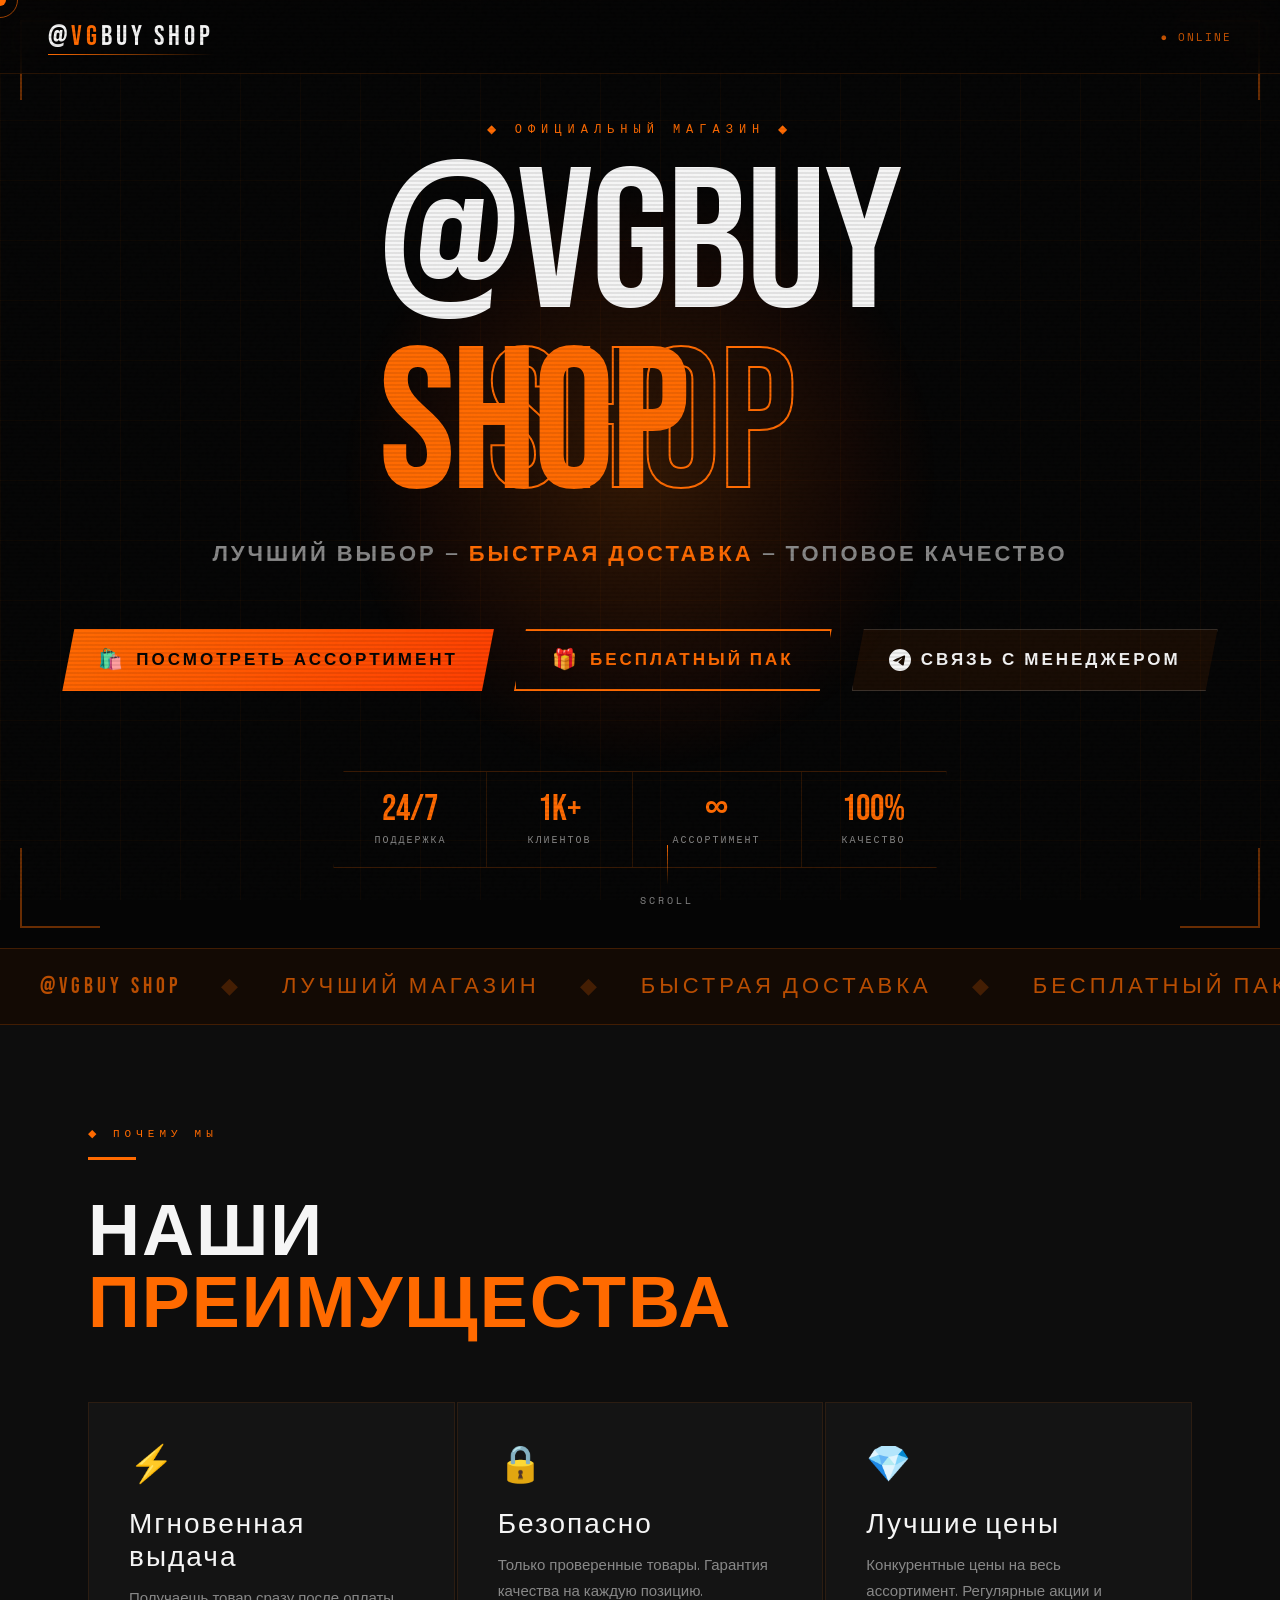
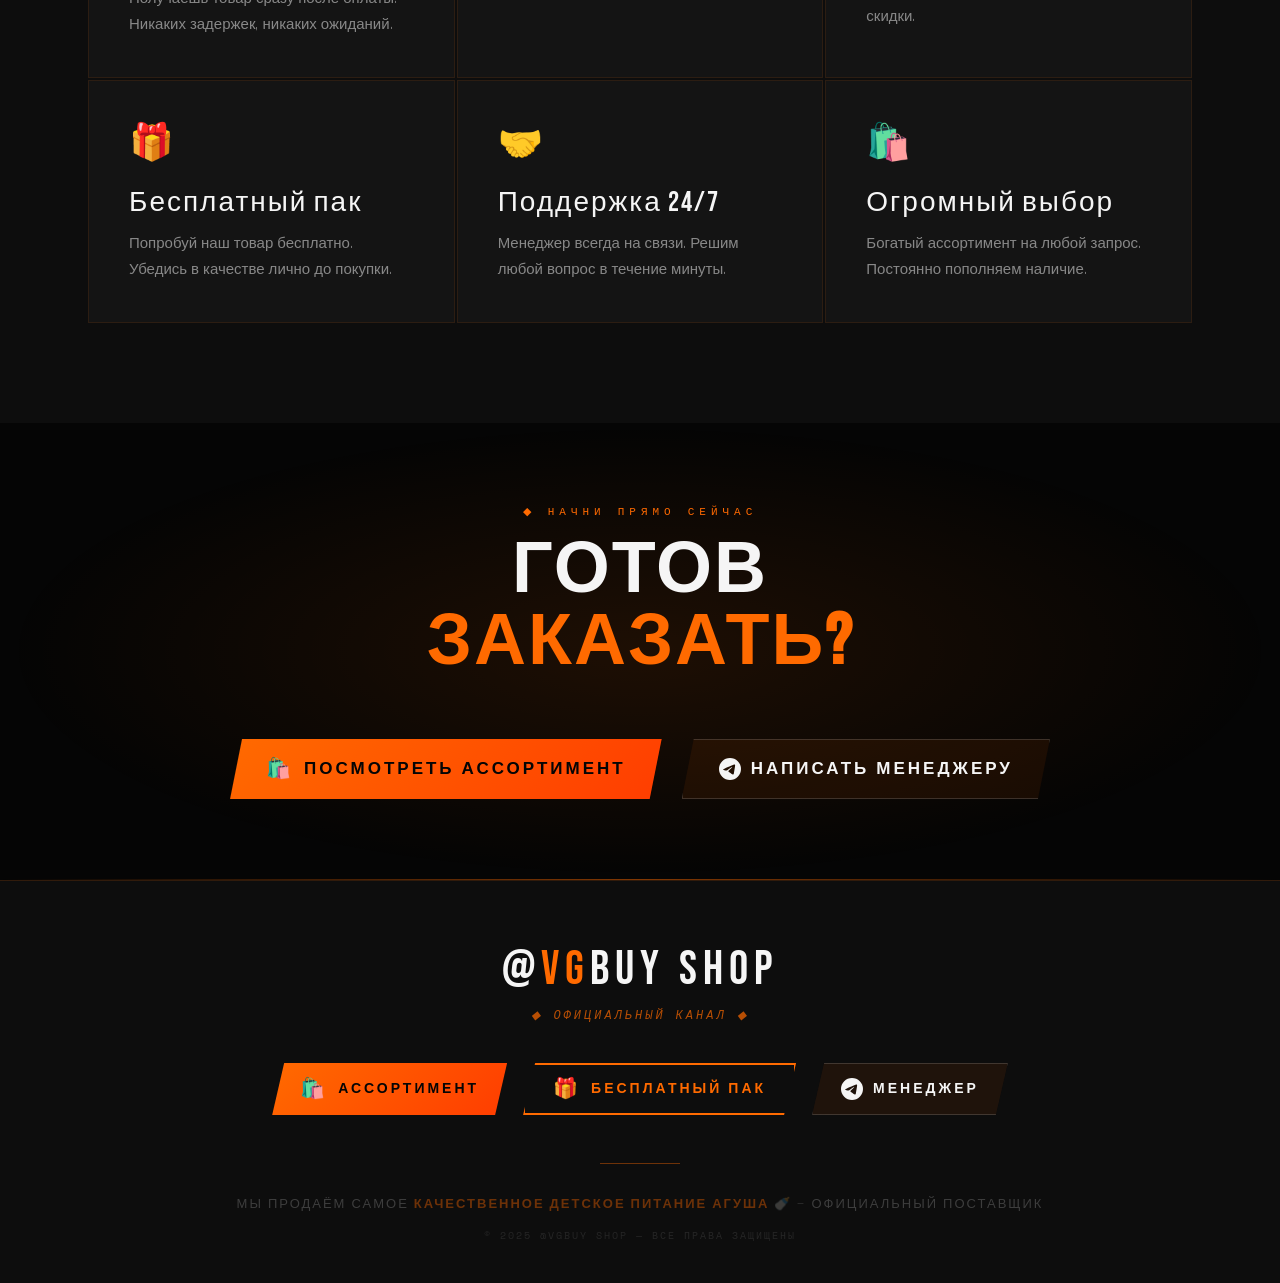
==== index.html @ 987db778 "Add files via upload" ====
<!DOCTYPE html>
<html lang="ru">
<head>
<meta charset="UTF-8">
<meta name="viewport" content="width=device-width, initial-scale=1.0">
<title>@vgbuy shop</title>
<link href="https://fonts.googleapis.com/css2?family=Bebas+Neue&family=Rajdhani:wght@400;600;700&family=Space+Mono:wght@400;700&display=swap" rel="stylesheet">
<style>
  :root {
    --orange: #FF6A00;
    --orange-hot: #FF3D00;
    --orange-glow: #FF8C00;
    --black: #050505;
    --black-2: #0d0d0d;
    --black-3: #141414;
    --white: #F5F5F5;
    --gray: #888;
  }

  * { margin: 0; padding: 0; box-sizing: border-box; }

  html { scroll-behavior: smooth; }

  body {
    background: var(--black);
    color: var(--white);
    font-family: 'Rajdhani', sans-serif;
    overflow-x: hidden;
    cursor: none;
  }

  /* CUSTOM CURSOR */
  .cursor {
    position: fixed;
    width: 12px; height: 12px;
    background: var(--orange);
    border-radius: 50%;
    pointer-events: none;
    z-index: 9999;
    transform: translate(-50%, -50%);
    transition: width 0.15s, height 0.15s, background 0.15s;
    mix-blend-mode: normal;
  }
  .cursor-ring {
    position: fixed;
    width: 36px; height: 36px;
    border: 1.5px solid var(--orange);
    border-radius: 50%;
    pointer-events: none;
    z-index: 9998;
    transform: translate(-50%, -50%);
    transition: all 0.08s linear;
    opacity: 0.6;
  }
  body:hover .cursor { opacity: 1; }

  /* NOISE OVERLAY */
  body::before {
    content: '';
    position: fixed;
    inset: 0;
    background-image: url("data:image/svg+xml,%3Csvg viewBox='0 0 256 256' xmlns='http://www.w3.org/2000/svg'%3E%3Cfilter id='noise'%3E%3CfeTurbulence type='fractalNoise' baseFrequency='0.9' numOctaves='4' stitchTiles='stitch'/%3E%3C/filter%3E%3Crect width='100%25' height='100%25' filter='url(%23noise)' opacity='0.04'/%3E%3C/svg%3E");
    pointer-events: none;
    z-index: 1000;
    opacity: 0.4;
  }

  /* GRID LINES */
  .grid-bg {
    position: fixed;
    inset: 0;
    background-image:
      linear-gradient(rgba(255,106,0,0.04) 1px, transparent 1px),
      linear-gradient(90deg, rgba(255,106,0,0.04) 1px, transparent 1px);
    background-size: 60px 60px;
    pointer-events: none;
    z-index: 0;
  }

  /* SCANLINES */
  .scanlines {
    position: fixed;
    inset: 0;
    background: repeating-linear-gradient(
      0deg,
      transparent,
      transparent 2px,
      rgba(0,0,0,0.08) 2px,
      rgba(0,0,0,0.08) 4px
    );
    pointer-events: none;
    z-index: 999;
  }

  /* HEADER */
  header {
    position: fixed;
    top: 0; left: 0; right: 0;
    z-index: 100;
    padding: 20px 48px;
    display: flex;
    align-items: center;
    justify-content: space-between;
    backdrop-filter: blur(16px);
    background: rgba(5,5,5,0.7);
    border-bottom: 1px solid rgba(255,106,0,0.15);
  }

  .logo-text {
    font-family: 'Bebas Neue', sans-serif;
    font-size: 28px;
    letter-spacing: 4px;
    color: var(--white);
    position: relative;
  }
  .logo-text span { color: var(--orange); }
  .logo-text::after {
    content: '';
    position: absolute;
    bottom: -2px; left: 0;
    width: 100%; height: 1px;
    background: linear-gradient(90deg, var(--orange), transparent);
  }

  .header-badge {
    font-family: 'Space Mono', monospace;
    font-size: 11px;
    letter-spacing: 2px;
    color: var(--orange);
    text-transform: uppercase;
    opacity: 0.8;
    animation: pulse-text 2s ease-in-out infinite;
  }
  @keyframes pulse-text {
    0%, 100% { opacity: 0.8; }
    50% { opacity: 0.4; }
  }

  /* HERO */
  .hero {
    position: relative;
    min-height: 100vh;
    display: flex;
    flex-direction: column;
    align-items: center;
    justify-content: center;
    text-align: center;
    padding: 120px 24px 80px;
    z-index: 1;
    overflow: hidden;
  }

  /* GLOWING ORB */
  .orb {
    position: absolute;
    width: 600px; height: 600px;
    background: radial-gradient(circle, rgba(255,106,0,0.18) 0%, rgba(255,61,0,0.06) 50%, transparent 70%);
    border-radius: 50%;
    top: 50%; left: 50%;
    transform: translate(-50%, -50%);
    animation: orb-pulse 4s ease-in-out infinite;
    pointer-events: none;
  }
  @keyframes orb-pulse {
    0%, 100% { transform: translate(-50%, -50%) scale(1); opacity: 0.7; }
    50% { transform: translate(-50%, -50%) scale(1.15); opacity: 1; }
  }

  /* FLOATING PARTICLES */
  .particles {
    position: absolute;
    inset: 0;
    pointer-events: none;
    overflow: hidden;
  }
  .particle {
    position: absolute;
    width: 3px; height: 3px;
    background: var(--orange);
    border-radius: 50%;
    animation: float-particle linear infinite;
    opacity: 0;
  }
  @keyframes float-particle {
    0% { transform: translateY(100vh) translateX(0); opacity: 0; }
    10% { opacity: 0.8; }
    90% { opacity: 0.8; }
    100% { transform: translateY(-20px) translateX(30px); opacity: 0; }
  }

  /* CORNER DECORATIONS */
  .corner-dec {
    position: absolute;
    width: 80px; height: 80px;
    border-color: rgba(255,106,0,0.4);
    border-style: solid;
  }
  .corner-dec.tl { top: 20px; left: 20px; border-width: 2px 0 0 2px; }
  .corner-dec.tr { top: 20px; right: 20px; border-width: 2px 2px 0 0; }
  .corner-dec.bl { bottom: 20px; left: 20px; border-width: 0 0 2px 2px; }
  .corner-dec.br { bottom: 20px; right: 20px; border-width: 0 2px 2px 0; }

  /* MAIN TITLE */
  .eyebrow {
    font-family: 'Space Mono', monospace;
    font-size: 12px;
    letter-spacing: 6px;
    color: var(--orange);
    text-transform: uppercase;
    margin-bottom: 20px;
    opacity: 0;
    animation: fade-up 0.8s 0.3s ease forwards;
  }

  .main-title {
    font-family: 'Bebas Neue', sans-serif;
    font-size: clamp(80px, 16vw, 200px);
    line-height: 0.9;
    letter-spacing: -2px;
    position: relative;
    opacity: 0;
    animation: fade-up 0.8s 0.5s ease forwards;
  }
  .main-title .line1 { display: block; color: var(--white); }
  .main-title .line2 {
    display: block;
    color: transparent;
    -webkit-text-stroke: 2px var(--orange);
    position: relative;
  }
  .main-title .line2::after {
    content: attr(data-text);
    position: absolute;
    left: 0; top: 0;
    color: var(--orange);
    clip-path: inset(0 100% 0 0);
    animation: reveal-text 2.5s 1.5s ease forwards;
  }
  @keyframes reveal-text {
    to { clip-path: inset(0 0% 0 0); }
  }

  .glitch-wrapper {
    position: relative;
    display: inline-block;
  }
  .glitch {
    position: relative;
    animation: glitch 5s 3s infinite;
  }
  @keyframes glitch {
    0%, 92%, 100% { transform: none; }
    93% { transform: translateX(-3px) skewX(1deg); color: #ff0055; }
    94% { transform: translateX(3px) skewX(-1deg); color: #00ffaa; }
    95% { transform: none; }
    96% { transform: translateX(-2px); }
    97% { transform: none; }
  }

  .subtitle {
    font-family: 'Rajdhani', sans-serif;
    font-size: clamp(16px, 2.5vw, 22px);
    font-weight: 600;
    letter-spacing: 3px;
    color: var(--gray);
    text-transform: uppercase;
    margin-top: 24px;
    margin-bottom: 60px;
    opacity: 0;
    animation: fade-up 0.8s 0.8s ease forwards;
  }
  .subtitle span { color: var(--orange); }

  @keyframes fade-up {
    from { opacity: 0; transform: translateY(30px); }
    to { opacity: 1; transform: translateY(0); }
  }

  /* BUTTONS */
  .buttons-group {
    display: flex;
    flex-wrap: wrap;
    gap: 20px;
    justify-content: center;
    opacity: 0;
    animation: fade-up 0.8s 1s ease forwards;
  }

  .btn {
    position: relative;
    display: inline-flex;
    align-items: center;
    gap: 10px;
    padding: 18px 36px;
    font-family: 'Rajdhani', sans-serif;
    font-size: 17px;
    font-weight: 700;
    letter-spacing: 3px;
    text-transform: uppercase;
    text-decoration: none;
    border: none;
    cursor: none;
    overflow: hidden;
    transition: all 0.3s ease;
    clip-path: polygon(12px 0%, 100% 0%, calc(100% - 12px) 100%, 0% 100%);
  }

  .btn-icon {
    font-size: 20px;
    line-height: 1;
    flex-shrink: 0;
  }

  /* Primary button */
  .btn-primary {
    background: linear-gradient(135deg, var(--orange), var(--orange-hot));
    color: var(--black);
  }
  .btn-primary::before {
    content: '';
    position: absolute;
    inset: 0;
    background: linear-gradient(135deg, #fff3 0%, transparent 60%);
    opacity: 0;
    transition: opacity 0.3s;
  }
  .btn-primary:hover::before { opacity: 1; }
  .btn-primary::after {
    content: '';
    position: absolute;
    inset: -2px;
    background: linear-gradient(135deg, var(--orange), var(--orange-hot));
    z-index: -1;
    filter: blur(16px);
    opacity: 0;
    transition: opacity 0.3s;
    clip-path: none;
  }
  .btn-primary:hover::after { opacity: 0.8; }
  .btn-primary:hover {
    transform: translateY(-3px) scale(1.03);
    box-shadow: 0 0 40px rgba(255,106,0,0.6);
  }

  /* Secondary button */
  .btn-secondary {
    background: transparent;
    color: var(--orange);
    border: 2px solid var(--orange);
  }
  .btn-secondary::before {
    content: '';
    position: absolute;
    inset: 0;
    background: var(--orange);
    transform: scaleX(0);
    transform-origin: left;
    transition: transform 0.35s cubic-bezier(0.77, 0, 0.175, 1);
    z-index: -1;
  }
  .btn-secondary:hover::before { transform: scaleX(1); }
  .btn-secondary:hover {
    color: var(--black);
    transform: translateY(-3px);
    box-shadow: 0 0 30px rgba(255,106,0,0.4);
  }

  /* Ghost button */
  .btn-ghost {
    background: rgba(255,106,0,0.08);
    color: var(--white);
    border: 1px solid rgba(255,255,255,0.15);
    backdrop-filter: blur(8px);
  }
  .btn-ghost:hover {
    background: rgba(255,255,255,0.1);
    border-color: rgba(255,255,255,0.4);
    transform: translateY(-3px);
    box-shadow: 0 8px 30px rgba(0,0,0,0.4);
  }

  /* TELEGRAM ICON SVG */
  .tg-icon {
    width: 22px; height: 22px;
    fill: currentColor;
    flex-shrink: 0;
  }

  /* RIPPLE */
  .ripple {
    position: absolute;
    border-radius: 50%;
    background: rgba(255,255,255,0.3);
    transform: scale(0);
    animation: ripple-anim 0.6s linear;
    pointer-events: none;
  }
  @keyframes ripple-anim {
    to { transform: scale(4); opacity: 0; }
  }

  /* STATS BAR */
  .stats-bar {
    margin-top: 80px;
    display: flex;
    gap: 0;
    border: 1px solid rgba(255,106,0,0.2);
    clip-path: polygon(10px 0%, 100% 0%, calc(100% - 10px) 100%, 0% 100%);
    overflow: hidden;
    opacity: 0;
    animation: fade-up 0.8s 1.2s ease forwards;
  }
  .stat-item {
    padding: 20px 40px;
    text-align: center;
    border-right: 1px solid rgba(255,106,0,0.15);
    position: relative;
    overflow: hidden;
  }
  .stat-item:last-child { border-right: none; }
  .stat-item::before {
    content: '';
    position: absolute;
    bottom: 0; left: 0; right: 0;
    height: 2px;
    background: var(--orange);
    transform: scaleX(0);
    transition: transform 0.4s ease;
    transform-origin: left;
  }
  .stat-item:hover::before { transform: scaleX(1); }
  .stat-num {
    font-family: 'Bebas Neue', sans-serif;
    font-size: 36px;
    color: var(--orange);
    line-height: 1;
    display: block;
  }
  .stat-label {
    font-family: 'Space Mono', monospace;
    font-size: 10px;
    letter-spacing: 2px;
    color: var(--gray);
    text-transform: uppercase;
    margin-top: 4px;
    display: block;
  }

  /* SCROLL INDICATOR */
  .scroll-hint {
    position: absolute;
    bottom: 40px;
    left: 50%;
    transform: translateX(-50%);
    display: flex;
    flex-direction: column;
    align-items: center;
    gap: 8px;
    font-family: 'Space Mono', monospace;
    font-size: 10px;
    letter-spacing: 3px;
    color: var(--gray);
    text-transform: uppercase;
    animation: fade-up 0.8s 1.8s ease forwards;
    opacity: 0;
  }
  .scroll-line {
    width: 1px;
    height: 40px;
    background: linear-gradient(to bottom, var(--orange), transparent);
    animation: scroll-line 1.5s ease-in-out infinite;
  }
  @keyframes scroll-line {
    0% { transform: scaleY(0); transform-origin: top; }
    50% { transform: scaleY(1); transform-origin: top; }
    51% { transform: scaleY(1); transform-origin: bottom; }
    100% { transform: scaleY(0); transform-origin: bottom; }
  }

  /* FEATURES SECTION */
  .section {
    position: relative;
    z-index: 1;
    padding: 100px 48px;
    max-width: 1200px;
    margin: 0 auto;
  }

  .section-label {
    font-family: 'Space Mono', monospace;
    font-size: 11px;
    letter-spacing: 5px;
    color: var(--orange);
    text-transform: uppercase;
    margin-bottom: 16px;
  }

  .section-title {
    font-family: 'Bebas Neue', sans-serif;
    font-size: clamp(40px, 6vw, 72px);
    line-height: 1;
    letter-spacing: 2px;
    margin-bottom: 60px;
  }

  .features-grid {
    display: grid;
    grid-template-columns: repeat(auto-fit, minmax(300px, 1fr));
    gap: 2px;
  }

  .feature-card {
    background: var(--black-3);
    padding: 40px;
    border: 1px solid rgba(255,106,0,0.1);
    position: relative;
    overflow: hidden;
    transition: all 0.4s ease;
    cursor: none;
  }
  .feature-card::before {
    content: '';
    position: absolute;
    inset: 0;
    background: linear-gradient(135deg, rgba(255,106,0,0.08), transparent);
    opacity: 0;
    transition: opacity 0.4s;
  }
  .feature-card:hover::before { opacity: 1; }
  .feature-card::after {
    content: '';
    position: absolute;
    top: 0; left: 0; right: 0;
    height: 2px;
    background: linear-gradient(90deg, transparent, var(--orange), transparent);
    transform: translateX(-100%);
    transition: transform 0.5s ease;
  }
  .feature-card:hover::after { transform: translateX(0); }
  .feature-card:hover {
    border-color: rgba(255,106,0,0.4);
    transform: translateY(-4px);
    box-shadow: 0 20px 60px rgba(0,0,0,0.5);
  }

  .feature-icon {
    font-size: 36px;
    margin-bottom: 20px;
    display: block;
  }
  .feature-title {
    font-family: 'Bebas Neue', sans-serif;
    font-size: 28px;
    letter-spacing: 2px;
    margin-bottom: 12px;
  }
  .feature-desc {
    font-size: 15px;
    color: var(--gray);
    line-height: 1.7;
    font-weight: 400;
  }

  /* DIVIDER */
  .divider {
    position: relative;
    z-index: 1;
    width: 100%;
    height: 1px;
    background: linear-gradient(90deg, transparent, rgba(255,106,0,0.5), transparent);
    margin: 0;
  }

  /* MARQUEE */
  .marquee-wrapper {
    position: relative;
    z-index: 1;
    overflow: hidden;
    padding: 24px 0;
    background: rgba(255,106,0,0.06);
    border-top: 1px solid rgba(255,106,0,0.2);
    border-bottom: 1px solid rgba(255,106,0,0.2);
  }
  .marquee-track {
    display: flex;
    gap: 0;
    white-space: nowrap;
    animation: marquee 20s linear infinite;
    width: max-content;
  }
  .marquee-track:hover { animation-play-state: paused; }
  @keyframes marquee {
    from { transform: translateX(0); }
    to { transform: translateX(-50%); }
  }
  .marquee-item {
    font-family: 'Bebas Neue', sans-serif;
    font-size: 22px;
    letter-spacing: 4px;
    padding: 0 40px;
    color: var(--orange);
    opacity: 0.7;
  }
  .marquee-dot {
    color: rgba(255,106,0,0.3);
    padding: 0;
  }

  /* FOOTER */
  footer {
    position: relative;
    z-index: 1;
    background: var(--black-2);
    border-top: 1px solid rgba(255,106,0,0.15);
    padding: 60px 48px 40px;
    text-align: center;
  }

  .footer-logo {
    font-family: 'Bebas Neue', sans-serif;
    font-size: 48px;
    letter-spacing: 6px;
    margin-bottom: 8px;
  }
  .footer-logo span { color: var(--orange); }

  .footer-tagline {
    font-family: 'Space Mono', monospace;
    font-size: 12px;
    letter-spacing: 3px;
    color: var(--orange);
    text-transform: uppercase;
    margin-bottom: 40px;
    opacity: 0.7;
    font-style: italic;
  }

  .footer-cta {
    display: flex;
    justify-content: center;
    gap: 16px;
    flex-wrap: wrap;
    margin-bottom: 48px;
  }

  .footer-divider {
    width: 80px;
    height: 1px;
    background: var(--orange);
    margin: 0 auto 32px;
    opacity: 0.4;
  }

  .footer-agusha {
    font-family: 'Rajdhani', sans-serif;
    font-size: 13px;
    letter-spacing: 2px;
    color: rgba(255,255,255,0.2);
    text-transform: uppercase;
    margin-bottom: 16px;
  }
  .footer-agusha strong {
    color: rgba(255,106,0,0.4);
  }

  .footer-copy {
    font-family: 'Space Mono', monospace;
    font-size: 10px;
    letter-spacing: 2px;
    color: rgba(255,255,255,0.1);
    text-transform: uppercase;
  }

  /* SCROLL ANIMATIONS */
  .reveal {
    opacity: 0;
    transform: translateY(40px);
    transition: opacity 0.7s ease, transform 0.7s ease;
  }
  .reveal.visible {
    opacity: 1;
    transform: translateY(0);
  }

  /* ORANGE LINE ACCENT */
  .accent-line {
    display: inline-block;
    width: 48px;
    height: 3px;
    background: var(--orange);
    margin-bottom: 32px;
    animation: line-grow 1s ease forwards;
  }
  @keyframes line-grow {
    from { width: 0; }
    to { width: 48px; }
  }

  /* RESPONSIVE */
  @media (max-width: 768px) {
    header { padding: 16px 24px; }
    .section { padding: 60px 24px; }
    .stats-bar { flex-direction: column; }
    .stat-item { border-right: none; border-bottom: 1px solid rgba(255,106,0,0.15); }
    footer { padding: 40px 24px 30px; }
    .btn { padding: 14px 24px; font-size: 14px; letter-spacing: 2px; }
    .corner-dec { width: 50px; height: 50px; }
  }
</style>
</head>
<body>

<!-- CURSOR -->
<div class="cursor" id="cursor"></div>
<div class="cursor-ring" id="cursorRing"></div>

<!-- GRID BG -->
<div class="grid-bg"></div>
<div class="scanlines"></div>

<!-- HEADER -->
<header>
  <div class="logo-text">@<span>vg</span>buy shop</div>
  <div class="header-badge">● ONLINE</div>
</header>

<!-- HERO -->
<section class="hero">
  <div class="orb"></div>

  <!-- Particles -->
  <div class="particles" id="particles"></div>

  <!-- Corner decorations -->
  <div class="corner-dec tl"></div>
  <div class="corner-dec tr"></div>
  <div class="corner-dec bl"></div>
  <div class="corner-dec br"></div>

  <div class="eyebrow">◆ Официальный магазин ◆</div>

  <div class="main-title">
    <span class="line1 glitch">@VGBUY</span>
    <span class="line2" data-text="SHOP">SHOP</span>
  </div>

  <div class="subtitle">
    Лучший выбор — <span>быстрая доставка</span> — топовое качество
  </div>

  <!-- THREE BUTTONS -->
  <div class="buttons-group">
    <a href="https://telegra.ph/Nalichie-04-19-3" target="_blank" class="btn btn-primary" id="btn1">
      <span class="btn-icon">🛍️</span>
      Посмотреть ассортимент
    </a>
    <a href="https://telegra.ph/Nalichie-04-19-3" target="_blank" class="btn btn-secondary" id="btn2">
      <span class="btn-icon">🎁</span>
      Бесплатный пак
    </a>
    <a href="https://t.me/vgbuy" target="_blank" class="btn btn-ghost" id="btn3">
      <svg class="tg-icon" viewBox="0 0 24 24" xmlns="http://www.w3.org/2000/svg">
        <path d="M11.944 0A12 12 0 0 0 0 12a12 12 0 0 0 12 12 12 12 0 0 0 12-12A12 12 0 0 0 12 0a12 12 0 0 0-.056 0zm4.962 7.224c.1-.002.321.023.465.14a.506.506 0 0 1 .171.325c.016.093.036.306.02.472-.18 1.898-.962 6.502-1.36 8.627-.168.9-.499 1.201-.82 1.23-.696.065-1.225-.46-1.9-.902-1.056-.693-1.653-1.124-2.678-1.8-1.185-.78-.417-1.21.258-1.91.177-.184 3.247-2.977 3.307-3.23.007-.032.014-.15-.056-.212s-.174-.041-.249-.024c-.106.024-1.793 1.14-5.061 3.345-.48.33-.913.49-1.302.48-.428-.008-1.252-.241-1.865-.44-.752-.245-1.349-.374-1.297-.789.027-.216.325-.437.893-.663 3.498-1.524 5.83-2.529 6.998-3.014 3.332-1.386 4.025-1.627 4.476-1.635z"/>
      </svg>
      Связь с менеджером
    </a>
  </div>

  <!-- STATS -->
  <div class="stats-bar">
    <div class="stat-item">
      <span class="stat-num">24/7</span>
      <span class="stat-label">Поддержка</span>
    </div>
    <div class="stat-item">
      <span class="stat-num">1K+</span>
      <span class="stat-label">Клиентов</span>
    </div>
    <div class="stat-item">
      <span class="stat-num">∞</span>
      <span class="stat-label">Ассортимент</span>
    </div>
    <div class="stat-item">
      <span class="stat-num">100%</span>
      <span class="stat-label">Качество</span>
    </div>
  </div>

  <div class="scroll-hint">
    <div class="scroll-line"></div>
    scroll
  </div>
</section>

<!-- MARQUEE -->
<div class="marquee-wrapper">
  <div class="marquee-track" id="marquee">
    <span class="marquee-item">@VGBUY SHOP</span>
    <span class="marquee-item marquee-dot">◆</span>
    <span class="marquee-item">ЛУЧШИЙ МАГАЗИН</span>
    <span class="marquee-item marquee-dot">◆</span>
    <span class="marquee-item">БЫСТРАЯ ДОСТАВКА</span>
    <span class="marquee-item marquee-dot">◆</span>
    <span class="marquee-item">БЕСПЛАТНЫЙ ПАК</span>
    <span class="marquee-item marquee-dot">◆</span>
    <span class="marquee-item">ТОПОВОЕ КАЧЕСТВО</span>
    <span class="marquee-item marquee-dot">◆</span>
    <span class="marquee-item">УСПЕЙ ВЗЯТЬ</span>
    <span class="marquee-item marquee-dot">◆</span>
    <!-- Duplicate for seamless loop -->
    <span class="marquee-item">@VGBUY SHOP</span>
    <span class="marquee-item marquee-dot">◆</span>
    <span class="marquee-item">ЛУЧШИЙ МАГАЗИН</span>
    <span class="marquee-item marquee-dot">◆</span>
    <span class="marquee-item">БЫСТРАЯ ДОСТАВКА</span>
    <span class="marquee-item marquee-dot">◆</span>
    <span class="marquee-item">БЕСПЛАТНЫЙ ПАК</span>
    <span class="marquee-item marquee-dot">◆</span>
    <span class="marquee-item">ТОПОВОЕ КАЧЕСТВО</span>
    <span class="marquee-item marquee-dot">◆</span>
    <span class="marquee-item">УСПЕЙ ВЗЯТЬ</span>
    <span class="marquee-item marquee-dot">◆</span>
  </div>
</div>

<!-- FEATURES -->
<section style="position:relative;z-index:1;background:var(--black-2);">
  <div class="section">
    <div class="reveal">
      <div class="section-label">◆ Почему мы</div>
      <div class="accent-line"></div>
      <h2 class="section-title">НАШИ<br><span style="color:var(--orange)">ПРЕИМУЩЕСТВА</span></h2>
    </div>
    <div class="features-grid">
      <div class="feature-card reveal">
        <span class="feature-icon">⚡</span>
        <div class="feature-title">Мгновенная выдача</div>
        <p class="feature-desc">Получаешь товар сразу после оплаты. Никаких задержек, никаких ожиданий.</p>
      </div>
      <div class="feature-card reveal">
        <span class="feature-icon">🔒</span>
        <div class="feature-title">Безопасно</div>
        <p class="feature-desc">Только проверенные товары. Гарантия качества на каждую позицию.</p>
      </div>
      <div class="feature-card reveal">
        <span class="feature-icon">💎</span>
        <div class="feature-title">Лучшие цены</div>
        <p class="feature-desc">Конкурентные цены на весь ассортимент. Регулярные акции и скидки.</p>
      </div>
      <div class="feature-card reveal">
        <span class="feature-icon">🎁</span>
        <div class="feature-title">Бесплатный пак</div>
        <p class="feature-desc">Попробуй наш товар бесплатно. Убедись в качестве лично до покупки.</p>
      </div>
      <div class="feature-card reveal">
        <span class="feature-icon">🤝</span>
        <div class="feature-title">Поддержка 24/7</div>
        <p class="feature-desc">Менеджер всегда на связи. Решим любой вопрос в течение минуты.</p>
      </div>
      <div class="feature-card reveal">
        <span class="feature-icon">🛍️</span>
        <div class="feature-title">Огромный выбор</div>
        <p class="feature-desc">Богатый ассортимент на любой запрос. Постоянно пополняем наличие.</p>
      </div>
    </div>
  </div>
</section>

<!-- CTA SECTION -->
<section style="position:relative;z-index:1;padding:80px 48px;text-align:center;overflow:hidden;">
  <div style="position:absolute;inset:0;background:radial-gradient(ellipse at center, rgba(255,106,0,0.1) 0%, transparent 70%);pointer-events:none;"></div>
  <div class="reveal">
    <div class="section-label" style="text-align:center;">◆ Начни прямо сейчас</div>
    <h2 class="section-title" style="text-align:center;">ГОТОВ<br><span style="color:var(--orange)">ЗАКАЗАТЬ?</span></h2>
    <div class="buttons-group" style="margin-top:0;">
      <a href="https://telegra.ph/Nalichie-04-19-3" target="_blank" class="btn btn-primary">
        <span class="btn-icon">🛍️</span>
        Посмотреть ассортимент
      </a>
      <a href="https://t.me/vgbuy" target="_blank" class="btn btn-ghost">
        <svg class="tg-icon" viewBox="0 0 24 24" xmlns="http://www.w3.org/2000/svg">
          <path d="M11.944 0A12 12 0 0 0 0 12a12 12 0 0 0 12 12 12 12 0 0 0 12-12A12 12 0 0 0 12 0a12 12 0 0 0-.056 0zm4.962 7.224c.1-.002.321.023.465.14a.506.506 0 0 1 .171.325c.016.093.036.306.02.472-.18 1.898-.962 6.502-1.36 8.627-.168.9-.499 1.201-.82 1.23-.696.065-1.225-.46-1.9-.902-1.056-.693-1.653-1.124-2.678-1.8-1.185-.78-.417-1.21.258-1.91.177-.184 3.247-2.977 3.307-3.23.007-.032.014-.15-.056-.212s-.174-.041-.249-.024c-.106.024-1.793 1.14-5.061 3.345-.48.33-.913.49-1.302.48-.428-.008-1.252-.241-1.865-.44-.752-.245-1.349-.374-1.297-.789.027-.216.325-.437.893-.663 3.498-1.524 5.83-2.529 6.998-3.014 3.332-1.386 4.025-1.627 4.476-1.635z"/>
        </svg>
        Написать менеджеру
      </a>
    </div>
  </div>
</section>

<div class="divider"></div>

<!-- FOOTER -->
<footer>
  <div class="footer-logo">@<span>VG</span>BUY SHOP</div>
  <div class="footer-tagline">◆ Официальный канал ◆</div>

  <div class="footer-cta">
    <a href="https://telegra.ph/Nalichie-04-19-3" target="_blank" class="btn btn-primary" style="font-size:14px;padding:14px 28px;">
      <span class="btn-icon">🛍️</span>
      Ассортимент
    </a>
    <a href="https://telegra.ph/Nalichie-04-19-3" target="_blank" class="btn btn-secondary" style="font-size:14px;padding:14px 28px;">
      <span class="btn-icon">🎁</span>
      Бесплатный пак
    </a>
    <a href="https://t.me/vgbuy" target="_blank" class="btn btn-ghost" style="font-size:14px;padding:14px 28px;">
      <svg class="tg-icon" viewBox="0 0 24 24" xmlns="http://www.w3.org/2000/svg">
        <path d="M11.944 0A12 12 0 0 0 0 12a12 12 0 0 0 12 12 12 12 0 0 0 12-12A12 12 0 0 0 12 0a12 12 0 0 0-.056 0zm4.962 7.224c.1-.002.321.023.465.14a.506.506 0 0 1 .171.325c.016.093.036.306.02.472-.18 1.898-.962 6.502-1.36 8.627-.168.9-.499 1.201-.82 1.23-.696.065-1.225-.46-1.9-.902-1.056-.693-1.653-1.124-2.678-1.8-1.185-.78-.417-1.21.258-1.91.177-.184 3.247-2.977 3.307-3.23.007-.032.014-.15-.056-.212s-.174-.041-.249-.024c-.106.024-1.793 1.14-5.061 3.345-.48.33-.913.49-1.302.48-.428-.008-1.252-.241-1.865-.44-.752-.245-1.349-.374-1.297-.789.027-.216.325-.437.893-.663 3.498-1.524 5.83-2.529 6.998-3.014 3.332-1.386 4.025-1.627 4.476-1.635z"/>
      </svg>
      Менеджер
    </a>
  </div>

  <div class="footer-divider"></div>

  <div class="footer-agusha">
    Мы продаём самое <strong>качественное детское питание агуша</strong> 🍼 — официальный поставщик
  </div>

  <div class="footer-copy">© 2025 @vgbuy shop — все права защищены</div>
</footer>

<script>
  // CURSOR
  const cursor = document.getElementById('cursor');
  const cursorRing = document.getElementById('cursorRing');
  let mouseX = 0, mouseY = 0;
  let ringX = 0, ringY = 0;

  document.addEventListener('mousemove', e => {
    mouseX = e.clientX;
    mouseY = e.clientY;
    cursor.style.left = mouseX + 'px';
    cursor.style.top = mouseY + 'px';
  });

  function animateRing() {
    ringX += (mouseX - ringX) * 0.12;
    ringY += (mouseY - ringY) * 0.12;
    cursorRing.style.left = ringX + 'px';
    cursorRing.style.top = ringY + 'px';
    requestAnimationFrame(animateRing);
  }
  animateRing();

  document.querySelectorAll('a, button').forEach(el => {
    el.addEventListener('mouseenter', () => {
      cursor.style.width = '20px';
      cursor.style.height = '20px';
      cursorRing.style.width = '52px';
      cursorRing.style.height = '52px';
    });
    el.addEventListener('mouseleave', () => {
      cursor.style.width = '12px';
      cursor.style.height = '12px';
      cursorRing.style.width = '36px';
      cursorRing.style.height = '36px';
    });
  });

  // PARTICLES
  const container = document.getElementById('particles');
  for (let i = 0; i < 25; i++) {
    const p = document.createElement('div');
    p.classList.add('particle');
    p.style.left = Math.random() * 100 + '%';
    p.style.width = p.style.height = (Math.random() * 3 + 1) + 'px';
    p.style.animationDuration = (Math.random() * 12 + 8) + 's';
    p.style.animationDelay = (Math.random() * 10) + 's';
    container.appendChild(p);
  }

  // RIPPLE on buttons
  document.querySelectorAll('.btn').forEach(btn => {
    btn.addEventListener('click', function(e) {
      const rect = this.getBoundingClientRect();
      const ripple = document.createElement('span');
      ripple.classList.add('ripple');
      const size = Math.max(rect.width, rect.height);
      ripple.style.width = ripple.style.height = size + 'px';
      ripple.style.left = (e.clientX - rect.left - size / 2) + 'px';
      ripple.style.top = (e.clientY - rect.top - size / 2) + 'px';
      this.appendChild(ripple);
      setTimeout(() => ripple.remove(), 700);
    });
  });

  // SCROLL REVEAL
  const reveals = document.querySelectorAll('.reveal');
  const observer = new IntersectionObserver(entries => {
    entries.forEach((entry, i) => {
      if (entry.isIntersecting) {
        setTimeout(() => entry.target.classList.add('visible'), i * 80);
      }
    });
  }, { threshold: 0.1 });
  reveals.forEach(el => observer.observe(el));

  // HOVER TILT on feature cards
  document.querySelectorAll('.feature-card').forEach(card => {
    card.addEventListener('mousemove', e => {
      const rect = card.getBoundingClientRect();
      const x = (e.clientX - rect.left) / rect.width - 0.5;
      const y = (e.clientY - rect.top) / rect.height - 0.5;
      card.style.transform = `translateY(-4px) rotateX(${-y * 6}deg) rotateY(${x * 6}deg)`;
    });
    card.addEventListener('mouseleave', () => {
      card.style.transform = '';
    });
  });
</script>
</body>
</html>
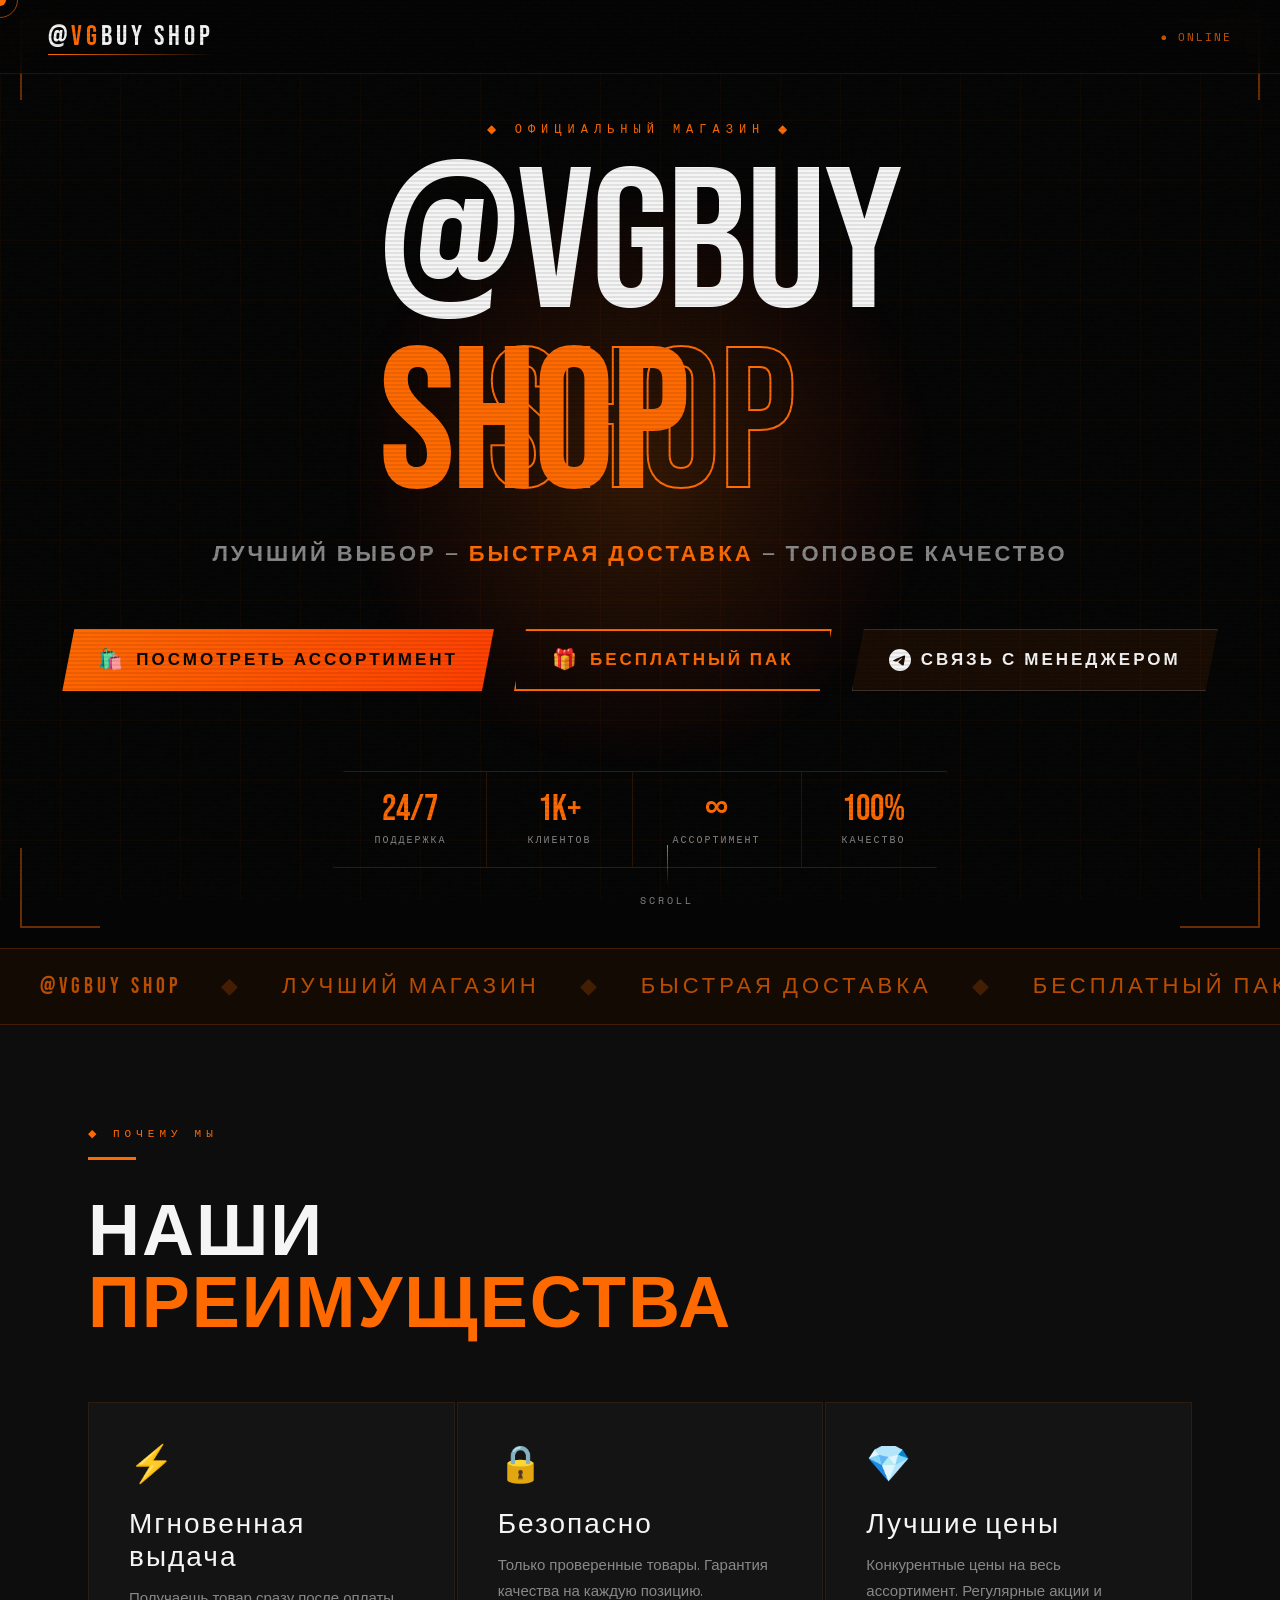
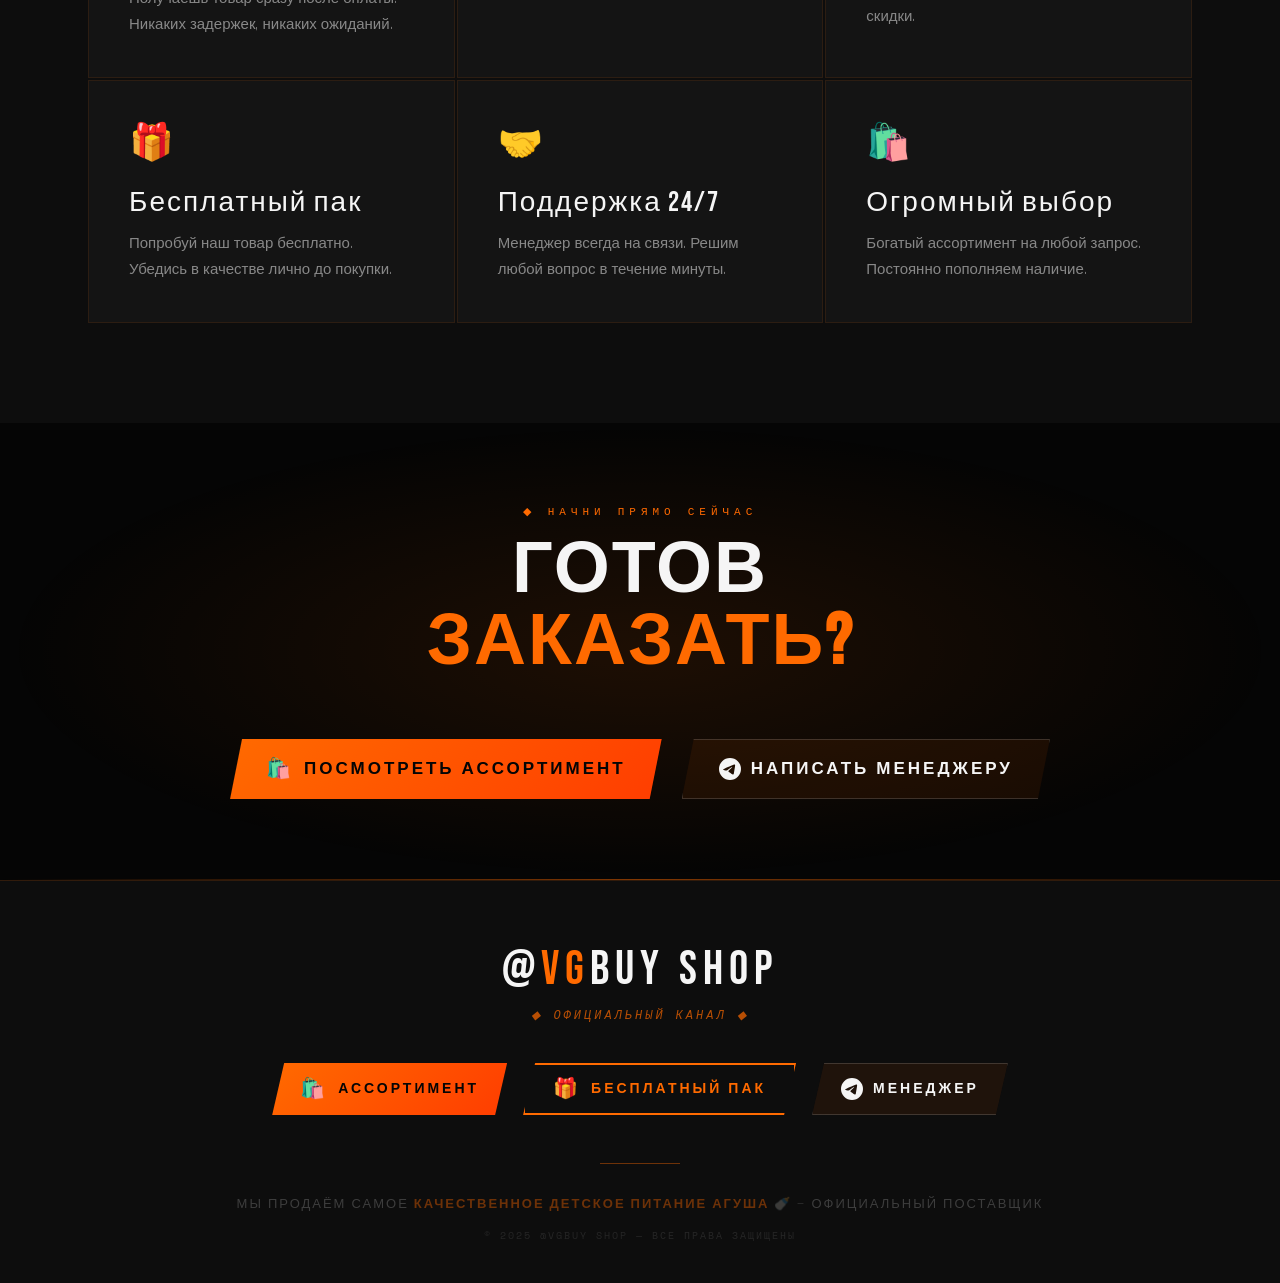
==== commit 3a69f1bb: "Add files via upload" ====
--- a/index.html
+++ b/index.html
@@ -754,7 +754,7 @@
       <span class="btn-icon">🛍️</span>
       Посмотреть ассортимент
     </a>
-    <a href="https://telegra.ph/Nalichie-04-19-3" target="_blank" class="btn btn-secondary" id="btn2">
+    <a href="https://telegra.ph/Dokazatelstva-nalichiya-04-20" target="_blank" class="btn btn-secondary" id="btn2">
       <span class="btn-icon">🎁</span>
       Бесплатный пак
     </a>
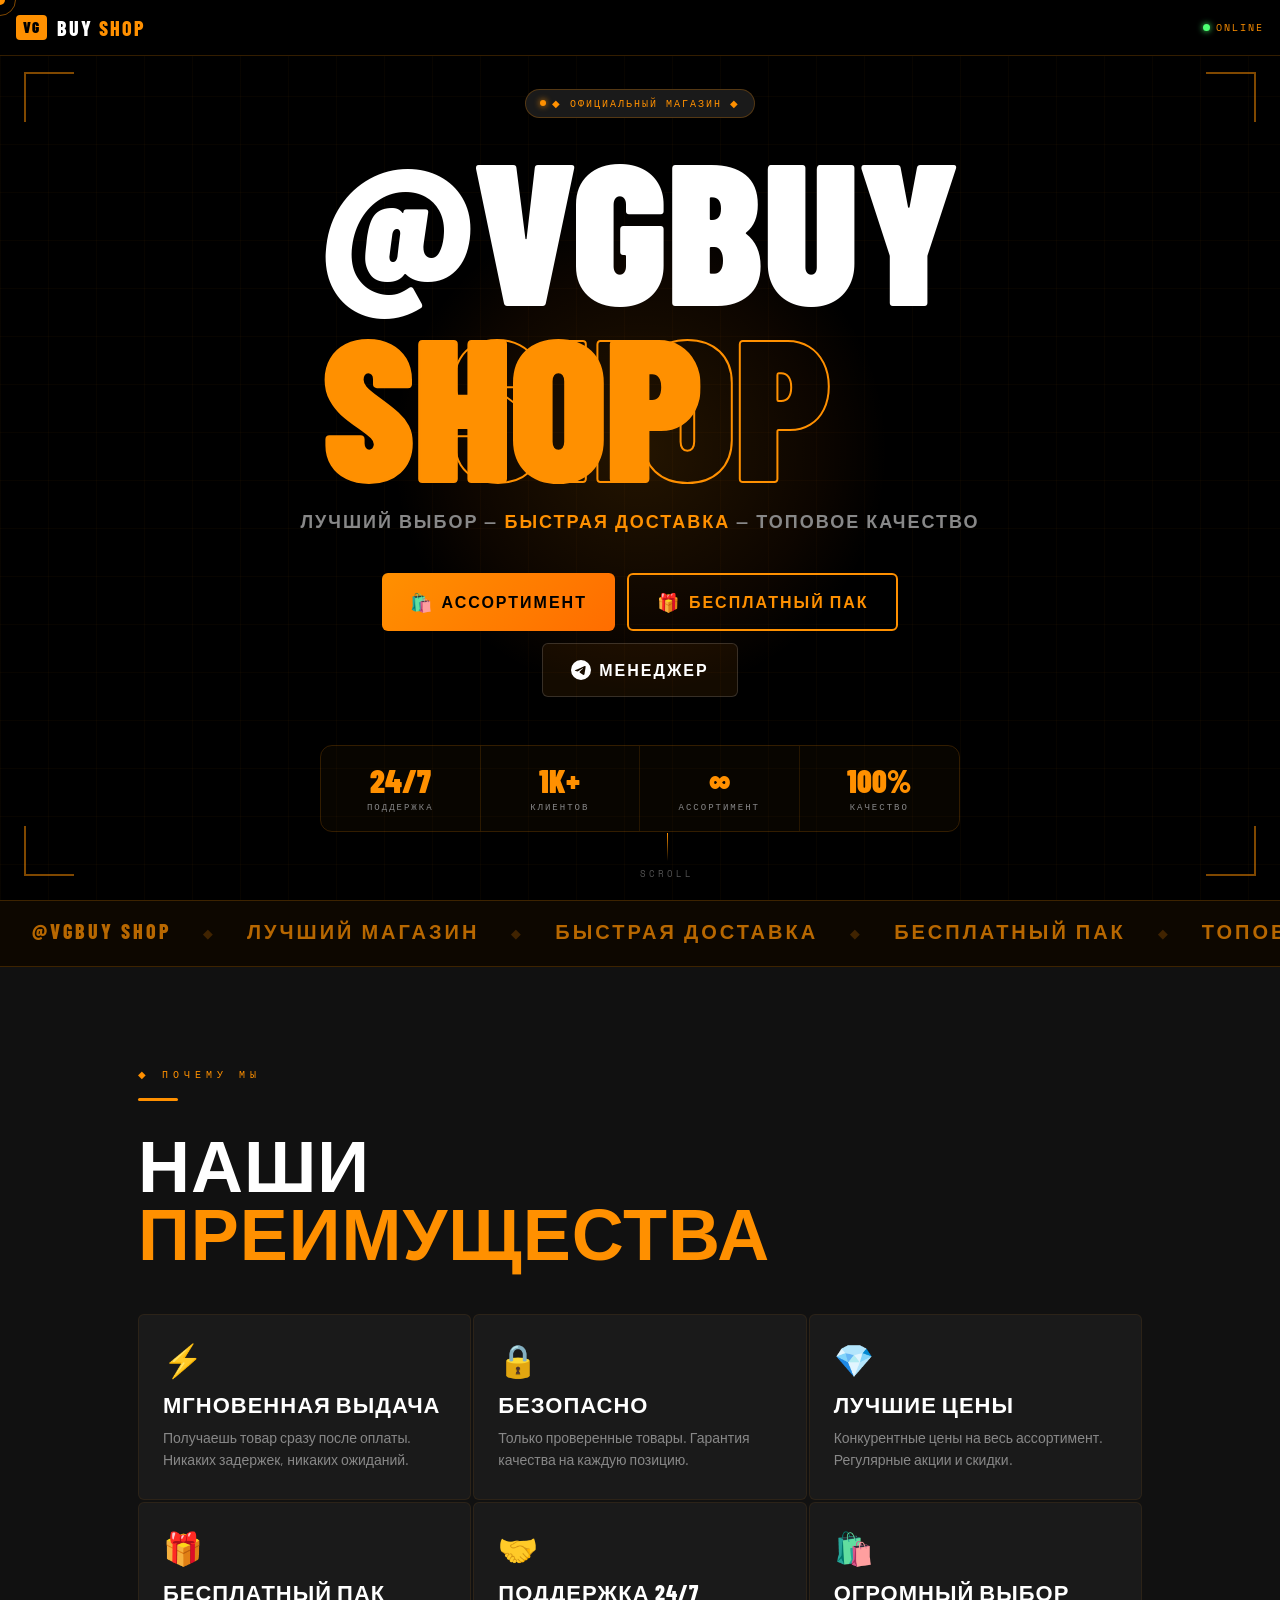
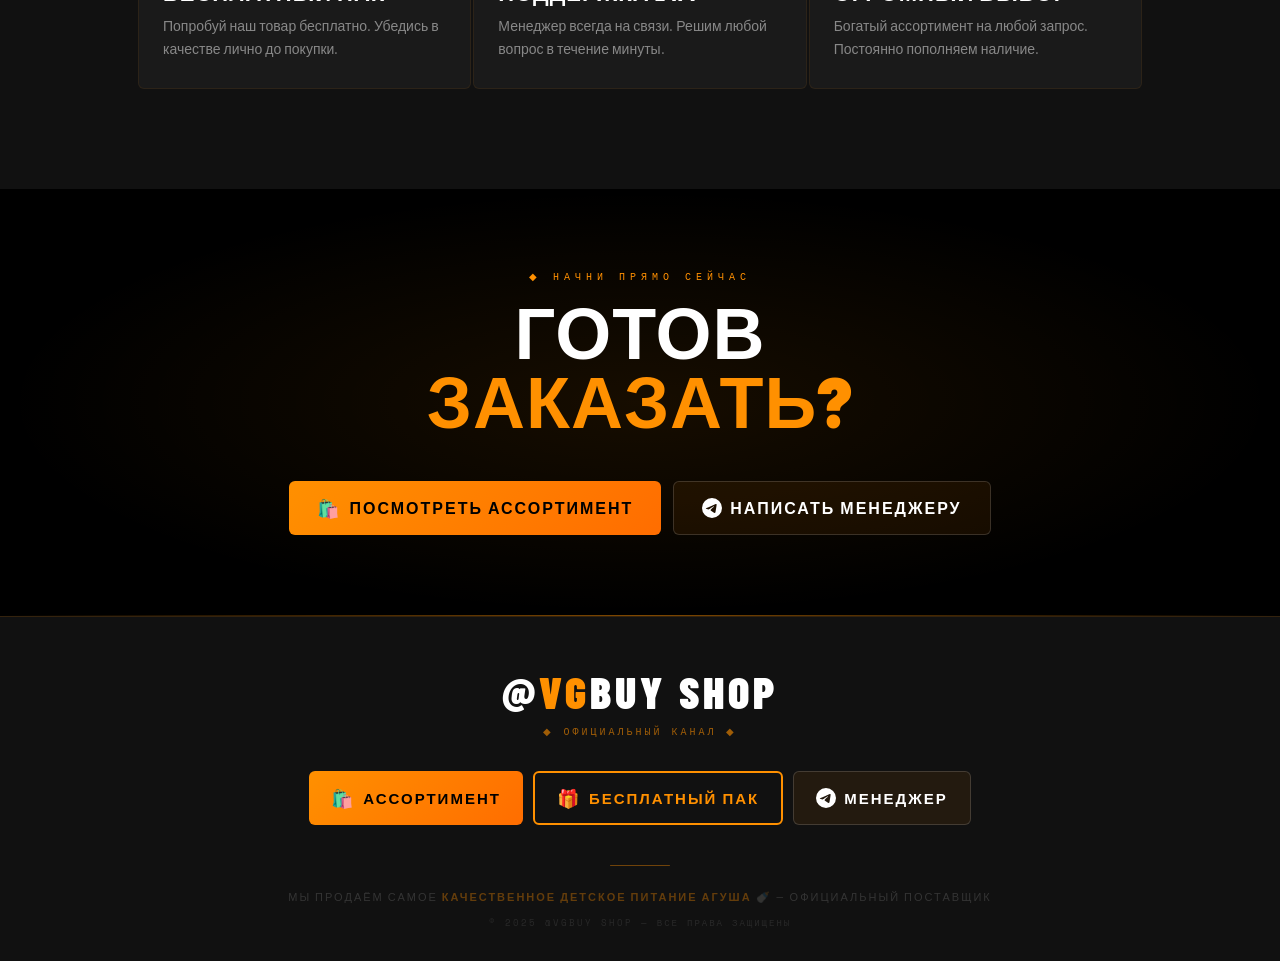
==== commit c711c4f4: "Add files via upload" ====
--- a/index.html
+++ b/index.html
@@ -2,171 +2,171 @@
 <html lang="ru">
 <head>
 <meta charset="UTF-8">
-<meta name="viewport" content="width=device-width, initial-scale=1.0">
+<meta name="viewport" content="width=device-width, initial-scale=1.0, maximum-scale=1.0">
 <title>@vgbuy shop</title>
-<link href="https://fonts.googleapis.com/css2?family=Bebas+Neue&family=Rajdhani:wght@400;600;700&family=Space+Mono:wght@400;700&display=swap" rel="stylesheet">
+<link href="https://fonts.googleapis.com/css2?family=Barlow+Condensed:wght@400;600;700;800;900&family=Barlow:wght@400;500;600;700&family=Space+Mono:wght@400;700&display=swap" rel="stylesheet">
 <style>
   :root {
-    --orange: #FF6A00;
-    --orange-hot: #FF3D00;
-    --orange-glow: #FF8C00;
-    --black: #050505;
-    --black-2: #0d0d0d;
-    --black-3: #141414;
-    --white: #F5F5F5;
-    --gray: #888;
-  }
-
-  * { margin: 0; padding: 0; box-sizing: border-box; }
-
+    --ph-orange: #FF9000;
+    --ph-orange-hot: #FF6D00;
+    --ph-orange-dim: rgba(255,144,0,0.15);
+    --black: #000000;
+    --black-2: #111111;
+    --black-3: #1a1a1a;
+    --black-4: #222222;
+    --white: #FFFFFF;
+    --gray: #888888;
+    --gray-2: #555555;
+    --radius: 6px;
+    --radius-lg: 12px;
+  }
+
+  * { margin: 0; padding: 0; box-sizing: border-box; -webkit-tap-highlight-color: transparent; }
   html { scroll-behavior: smooth; }
 
   body {
     background: var(--black);
     color: var(--white);
-    font-family: 'Rajdhani', sans-serif;
+    font-family: 'Barlow', sans-serif;
     overflow-x: hidden;
-    cursor: none;
-  }
-
-  /* CUSTOM CURSOR */
+  }
+
+  /* DESKTOP CURSOR - hidden on touch */
+  @media (pointer: fine) {
+    body { cursor: none; }
+    .btn, a { cursor: none; }
+  }
   .cursor {
     position: fixed;
-    width: 12px; height: 12px;
-    background: var(--orange);
+    width: 10px; height: 10px;
+    background: var(--ph-orange);
     border-radius: 50%;
     pointer-events: none;
     z-index: 9999;
     transform: translate(-50%, -50%);
-    transition: width 0.15s, height 0.15s, background 0.15s;
-    mix-blend-mode: normal;
+    transition: width 0.12s, height 0.12s;
   }
   .cursor-ring {
     position: fixed;
-    width: 36px; height: 36px;
-    border: 1.5px solid var(--orange);
+    width: 32px; height: 32px;
+    border: 1.5px solid var(--ph-orange);
     border-radius: 50%;
     pointer-events: none;
     z-index: 9998;
     transform: translate(-50%, -50%);
-    transition: all 0.08s linear;
-    opacity: 0.6;
-  }
-  body:hover .cursor { opacity: 1; }
-
-  /* NOISE OVERLAY */
-  body::before {
-    content: '';
-    position: fixed;
-    inset: 0;
-    background-image: url("data:image/svg+xml,%3Csvg viewBox='0 0 256 256' xmlns='http://www.w3.org/2000/svg'%3E%3Cfilter id='noise'%3E%3CfeTurbulence type='fractalNoise' baseFrequency='0.9' numOctaves='4' stitchTiles='stitch'/%3E%3C/filter%3E%3Crect width='100%25' height='100%25' filter='url(%23noise)' opacity='0.04'/%3E%3C/svg%3E");
-    pointer-events: none;
-    z-index: 1000;
-    opacity: 0.4;
-  }
-
-  /* GRID LINES */
+    transition: all 0.06s linear;
+    opacity: 0.5;
+  }
+  @media (pointer: coarse) {
+    .cursor, .cursor-ring { display: none; }
+  }
+
+  /* GRID BG */
   .grid-bg {
-    position: fixed;
-    inset: 0;
+    position: fixed; inset: 0;
     background-image:
-      linear-gradient(rgba(255,106,0,0.04) 1px, transparent 1px),
-      linear-gradient(90deg, rgba(255,106,0,0.04) 1px, transparent 1px);
-    background-size: 60px 60px;
+      linear-gradient(rgba(255,144,0,0.03) 1px, transparent 1px),
+      linear-gradient(90deg, rgba(255,144,0,0.03) 1px, transparent 1px);
+    background-size: 48px 48px;
     pointer-events: none;
     z-index: 0;
   }
 
-  /* SCANLINES */
-  .scanlines {
-    position: fixed;
-    inset: 0;
-    background: repeating-linear-gradient(
-      0deg,
-      transparent,
-      transparent 2px,
-      rgba(0,0,0,0.08) 2px,
-      rgba(0,0,0,0.08) 4px
-    );
-    pointer-events: none;
-    z-index: 999;
-  }
-
-  /* HEADER */
+  /* ─── HEADER ─── */
   header {
     position: fixed;
     top: 0; left: 0; right: 0;
-    z-index: 100;
-    padding: 20px 48px;
+    z-index: 200;
+    height: 56px;
     display: flex;
     align-items: center;
     justify-content: space-between;
-    backdrop-filter: blur(16px);
-    background: rgba(5,5,5,0.7);
-    border-bottom: 1px solid rgba(255,106,0,0.15);
-  }
-
-  .logo-text {
-    font-family: 'Bebas Neue', sans-serif;
-    font-size: 28px;
-    letter-spacing: 4px;
+    padding: 0 16px;
+    background: rgba(0,0,0,0.92);
+    backdrop-filter: blur(20px);
+    border-bottom: 1px solid rgba(255,144,0,0.2);
+  }
+
+  .logo {
+    display: flex;
+    align-items: center;
+    gap: 10px;
+    text-decoration: none;
+  }
+  .logo-badge {
+    background: var(--ph-orange);
+    color: var(--black);
+    font-family: 'Barlow Condensed', sans-serif;
+    font-weight: 900;
+    font-size: 15px;
+    letter-spacing: 1px;
+    padding: 3px 7px;
+    border-radius: 4px;
+    line-height: 1.3;
+  }
+  .logo-name {
+    font-family: 'Barlow Condensed', sans-serif;
+    font-weight: 800;
+    font-size: 20px;
+    letter-spacing: 2px;
     color: var(--white);
-    position: relative;
-  }
-  .logo-text span { color: var(--orange); }
-  .logo-text::after {
+    text-transform: uppercase;
+  }
+  .logo-name span { color: var(--ph-orange); }
+
+  .header-online {
+    display: flex;
+    align-items: center;
+    gap: 6px;
+    font-family: 'Space Mono', monospace;
+    font-size: 10px;
+    color: var(--ph-orange);
+    letter-spacing: 2px;
+    text-transform: uppercase;
+  }
+  .header-online::before {
     content: '';
-    position: absolute;
-    bottom: -2px; left: 0;
-    width: 100%; height: 1px;
-    background: linear-gradient(90deg, var(--orange), transparent);
-  }
-
-  .header-badge {
-    font-family: 'Space Mono', monospace;
-    font-size: 11px;
-    letter-spacing: 2px;
-    color: var(--orange);
-    text-transform: uppercase;
-    opacity: 0.8;
-    animation: pulse-text 2s ease-in-out infinite;
-  }
-  @keyframes pulse-text {
-    0%, 100% { opacity: 0.8; }
-    50% { opacity: 0.4; }
-  }
-
-  /* HERO */
+    display: block;
+    width: 7px; height: 7px;
+    background: #4cff72;
+    border-radius: 50%;
+    animation: blink 1.8s ease-in-out infinite;
+    box-shadow: 0 0 6px #4cff72;
+  }
+  @keyframes blink {
+    0%,100% { opacity: 1; }
+    50% { opacity: 0.3; }
+  }
+
+  /* ─── HERO ─── */
   .hero {
     position: relative;
-    min-height: 100vh;
+    min-height: 100svh;
     display: flex;
     flex-direction: column;
     align-items: center;
     justify-content: center;
     text-align: center;
-    padding: 120px 24px 80px;
+    padding: 80px 16px 60px;
     z-index: 1;
     overflow: hidden;
   }
 
-  /* GLOWING ORB */
   .orb {
     position: absolute;
-    width: 600px; height: 600px;
-    background: radial-gradient(circle, rgba(255,106,0,0.18) 0%, rgba(255,61,0,0.06) 50%, transparent 70%);
+    width: 500px; height: 500px;
+    background: radial-gradient(circle, rgba(255,144,0,0.14) 0%, rgba(255,109,0,0.05) 50%, transparent 70%);
     border-radius: 50%;
     top: 50%; left: 50%;
     transform: translate(-50%, -50%);
-    animation: orb-pulse 4s ease-in-out infinite;
+    animation: orb-pulse 5s ease-in-out infinite;
     pointer-events: none;
   }
   @keyframes orb-pulse {
-    0%, 100% { transform: translate(-50%, -50%) scale(1); opacity: 0.7; }
-    50% { transform: translate(-50%, -50%) scale(1.15); opacity: 1; }
-  }
-
-  /* FLOATING PARTICLES */
+    0%,100% { transform: translate(-50%,-50%) scale(1); opacity: 0.7; }
+    50% { transform: translate(-50%,-50%) scale(1.2); opacity: 1; }
+  }
+
   .particles {
     position: absolute;
     inset: 0;
@@ -175,270 +175,272 @@
   }
   .particle {
     position: absolute;
-    width: 3px; height: 3px;
-    background: var(--orange);
+    width: 2px; height: 2px;
+    background: var(--ph-orange);
     border-radius: 50%;
     animation: float-particle linear infinite;
     opacity: 0;
   }
   @keyframes float-particle {
-    0% { transform: translateY(100vh) translateX(0); opacity: 0; }
-    10% { opacity: 0.8; }
-    90% { opacity: 0.8; }
-    100% { transform: translateY(-20px) translateX(30px); opacity: 0; }
-  }
-
-  /* CORNER DECORATIONS */
-  .corner-dec {
-    position: absolute;
-    width: 80px; height: 80px;
-    border-color: rgba(255,106,0,0.4);
+    0% { transform: translateY(100vh); opacity: 0; }
+    10% { opacity: 0.6; }
+    90% { opacity: 0.6; }
+    100% { transform: translateY(-20px) translateX(20px); opacity: 0; }
+  }
+
+  /* Corner brackets */
+  .corner {
+    position: absolute;
+    width: 28px; height: 28px;
+    border-color: rgba(255,144,0,0.5);
     border-style: solid;
-  }
-  .corner-dec.tl { top: 20px; left: 20px; border-width: 2px 0 0 2px; }
-  .corner-dec.tr { top: 20px; right: 20px; border-width: 2px 2px 0 0; }
-  .corner-dec.bl { bottom: 20px; left: 20px; border-width: 0 0 2px 2px; }
-  .corner-dec.br { bottom: 20px; right: 20px; border-width: 0 2px 2px 0; }
-
-  /* MAIN TITLE */
+    pointer-events: none;
+  }
+  .corner.tl { top: 72px; left: 12px; border-width: 2px 0 0 2px; }
+  .corner.tr { top: 72px; right: 12px; border-width: 2px 2px 0 0; }
+  .corner.bl { bottom: 12px; left: 12px; border-width: 0 0 2px 2px; }
+  .corner.br { bottom: 12px; right: 12px; border-width: 0 2px 2px 0; }
+  @media (min-width: 600px) {
+    .corner { width: 50px; height: 50px; }
+    .corner.tl { top: 72px; left: 24px; }
+    .corner.tr { top: 72px; right: 24px; }
+    .corner.bl { bottom: 24px; left: 24px; }
+    .corner.br { bottom: 24px; right: 24px; }
+  }
+
   .eyebrow {
     font-family: 'Space Mono', monospace;
-    font-size: 12px;
-    letter-spacing: 6px;
-    color: var(--orange);
-    text-transform: uppercase;
-    margin-bottom: 20px;
+    font-size: 10px;
+    letter-spacing: 5px;
+    color: var(--ph-orange);
+    text-transform: uppercase;
+    margin-bottom: 16px;
     opacity: 0;
-    animation: fade-up 0.8s 0.3s ease forwards;
-  }
+    animation: fade-up 0.7s 0.2s ease forwards;
+  }
+  @media (min-width: 480px) { .eyebrow { font-size: 11px; letter-spacing: 6px; } }
 
   .main-title {
-    font-family: 'Bebas Neue', sans-serif;
-    font-size: clamp(80px, 16vw, 200px);
-    line-height: 0.9;
-    letter-spacing: -2px;
-    position: relative;
+    font-family: 'Barlow Condensed', sans-serif;
+    font-weight: 900;
+    font-size: clamp(72px, 22vw, 200px);
+    line-height: 0.88;
+    letter-spacing: -1px;
     opacity: 0;
-    animation: fade-up 0.8s 0.5s ease forwards;
+    animation: fade-up 0.7s 0.4s ease forwards;
   }
   .main-title .line1 { display: block; color: var(--white); }
   .main-title .line2 {
     display: block;
     color: transparent;
-    -webkit-text-stroke: 2px var(--orange);
+    -webkit-text-stroke: 2px var(--ph-orange);
     position: relative;
   }
   .main-title .line2::after {
     content: attr(data-text);
     position: absolute;
     left: 0; top: 0;
-    color: var(--orange);
+    color: var(--ph-orange);
     clip-path: inset(0 100% 0 0);
     animation: reveal-text 2.5s 1.5s ease forwards;
   }
-  @keyframes reveal-text {
-    to { clip-path: inset(0 0% 0 0); }
-  }
-
-  .glitch-wrapper {
-    position: relative;
-    display: inline-block;
-  }
-  .glitch {
-    position: relative;
-    animation: glitch 5s 3s infinite;
-  }
+  @keyframes reveal-text { to { clip-path: inset(0 0% 0 0); } }
+
+  .glitch { animation: glitch 6s 3s infinite; }
   @keyframes glitch {
-    0%, 92%, 100% { transform: none; }
-    93% { transform: translateX(-3px) skewX(1deg); color: #ff0055; }
-    94% { transform: translateX(3px) skewX(-1deg); color: #00ffaa; }
+    0%,92%,100% { transform: none; }
+    93% { transform: translateX(-3px) skewX(1deg); color: #ff2255; }
+    94% { transform: translateX(3px) skewX(-1deg); color: #00ffcc; }
     95% { transform: none; }
     96% { transform: translateX(-2px); }
     97% { transform: none; }
   }
 
   .subtitle {
-    font-family: 'Rajdhani', sans-serif;
-    font-size: clamp(16px, 2.5vw, 22px);
+    font-family: 'Barlow', sans-serif;
+    font-size: clamp(13px, 3.5vw, 18px);
     font-weight: 600;
-    letter-spacing: 3px;
+    letter-spacing: 2px;
     color: var(--gray);
     text-transform: uppercase;
-    margin-top: 24px;
-    margin-bottom: 60px;
+    margin-top: 20px;
+    margin-bottom: 40px;
     opacity: 0;
-    animation: fade-up 0.8s 0.8s ease forwards;
-  }
-  .subtitle span { color: var(--orange); }
+    animation: fade-up 0.7s 0.7s ease forwards;
+    padding: 0 8px;
+  }
+  .subtitle span { color: var(--ph-orange); }
 
   @keyframes fade-up {
-    from { opacity: 0; transform: translateY(30px); }
-    to { opacity: 1; transform: translateY(0); }
-  }
-
-  /* BUTTONS */
+    from { opacity: 0; transform: translateY(24px); }
+    to   { opacity: 1; transform: translateY(0); }
+  }
+
+  /* ─── BUTTONS ─── */
   .buttons-group {
     display: flex;
-    flex-wrap: wrap;
-    gap: 20px;
-    justify-content: center;
+    flex-direction: column;
+    gap: 12px;
+    width: 100%;
+    max-width: 380px;
     opacity: 0;
-    animation: fade-up 0.8s 1s ease forwards;
+    animation: fade-up 0.7s 0.9s ease forwards;
+  }
+  @media (min-width: 600px) {
+    .buttons-group {
+      flex-direction: row;
+      flex-wrap: wrap;
+      justify-content: center;
+      max-width: 640px;
+    }
   }
 
   .btn {
     position: relative;
     display: inline-flex;
     align-items: center;
-    gap: 10px;
-    padding: 18px 36px;
-    font-family: 'Rajdhani', sans-serif;
+    justify-content: center;
+    gap: 8px;
+    padding: 16px 24px;
+    font-family: 'Barlow Condensed', sans-serif;
     font-size: 17px;
-    font-weight: 700;
-    letter-spacing: 3px;
+    font-weight: 800;
+    letter-spacing: 2px;
     text-transform: uppercase;
     text-decoration: none;
     border: none;
-    cursor: none;
+    border-radius: var(--radius);
     overflow: hidden;
-    transition: all 0.3s ease;
-    clip-path: polygon(12px 0%, 100% 0%, calc(100% - 12px) 100%, 0% 100%);
-  }
-
-  .btn-icon {
-    font-size: 20px;
-    line-height: 1;
-    flex-shrink: 0;
-  }
-
-  /* Primary button */
+    transition: all 0.25s ease;
+    min-height: 52px;
+    white-space: nowrap;
+    width: 100%;
+  }
+  @media (min-width: 600px) {
+    .btn { width: auto; padding: 16px 28px; font-size: 16px; }
+  }
+
+  .btn-icon { font-size: 18px; flex-shrink: 0; }
+
   .btn-primary {
-    background: linear-gradient(135deg, var(--orange), var(--orange-hot));
+    background: linear-gradient(135deg, var(--ph-orange), var(--ph-orange-hot));
     color: var(--black);
   }
   .btn-primary::before {
     content: '';
     position: absolute;
     inset: 0;
-    background: linear-gradient(135deg, #fff3 0%, transparent 60%);
+    background: linear-gradient(135deg, rgba(255,255,255,0.2) 0%, transparent 60%);
     opacity: 0;
-    transition: opacity 0.3s;
-  }
-  .btn-primary:hover::before { opacity: 1; }
-  .btn-primary::after {
-    content: '';
-    position: absolute;
-    inset: -2px;
-    background: linear-gradient(135deg, var(--orange), var(--orange-hot));
-    z-index: -1;
-    filter: blur(16px);
-    opacity: 0;
-    transition: opacity 0.3s;
-    clip-path: none;
-  }
-  .btn-primary:hover::after { opacity: 0.8; }
-  .btn-primary:hover {
-    transform: translateY(-3px) scale(1.03);
-    box-shadow: 0 0 40px rgba(255,106,0,0.6);
-  }
-
-  /* Secondary button */
+    transition: opacity 0.25s;
+    border-radius: var(--radius);
+  }
+  .btn-primary:hover::before, .btn-primary:active::before { opacity: 1; }
+  .btn-primary:hover { transform: translateY(-2px); box-shadow: 0 8px 32px rgba(255,144,0,0.5); }
+  .btn-primary:active { transform: scale(0.97); }
+
   .btn-secondary {
     background: transparent;
-    color: var(--orange);
-    border: 2px solid var(--orange);
+    color: var(--ph-orange);
+    border: 2px solid var(--ph-orange);
   }
   .btn-secondary::before {
     content: '';
     position: absolute;
     inset: 0;
-    background: var(--orange);
+    background: var(--ph-orange);
     transform: scaleX(0);
     transform-origin: left;
-    transition: transform 0.35s cubic-bezier(0.77, 0, 0.175, 1);
+    transition: transform 0.3s cubic-bezier(0.77,0,0.175,1);
+    border-radius: calc(var(--radius) - 2px);
     z-index: -1;
   }
   .btn-secondary:hover::before { transform: scaleX(1); }
-  .btn-secondary:hover {
-    color: var(--black);
-    transform: translateY(-3px);
-    box-shadow: 0 0 30px rgba(255,106,0,0.4);
-  }
-
-  /* Ghost button */
+  .btn-secondary:hover { color: var(--black); transform: translateY(-2px); box-shadow: 0 8px 24px rgba(255,144,0,0.3); }
+  .btn-secondary:active { transform: scale(0.97); }
+
   .btn-ghost {
-    background: rgba(255,106,0,0.08);
+    background: rgba(255,144,0,0.08);
     color: var(--white);
     border: 1px solid rgba(255,255,255,0.15);
-    backdrop-filter: blur(8px);
-  }
-  .btn-ghost:hover {
-    background: rgba(255,255,255,0.1);
-    border-color: rgba(255,255,255,0.4);
-    transform: translateY(-3px);
-    box-shadow: 0 8px 30px rgba(0,0,0,0.4);
-  }
-
-  /* TELEGRAM ICON SVG */
-  .tg-icon {
-    width: 22px; height: 22px;
-    fill: currentColor;
-    flex-shrink: 0;
-  }
-
-  /* RIPPLE */
+  }
+  .btn-ghost:hover { background: rgba(255,144,0,0.15); border-color: rgba(255,144,0,0.5); transform: translateY(-2px); }
+  .btn-ghost:active { transform: scale(0.97); }
+
+  .tg-icon { width: 20px; height: 20px; fill: currentColor; flex-shrink: 0; }
+
+  /* Ripple */
   .ripple {
     position: absolute;
     border-radius: 50%;
-    background: rgba(255,255,255,0.3);
+    background: rgba(255,255,255,0.25);
     transform: scale(0);
-    animation: ripple-anim 0.6s linear;
+    animation: ripple-anim 0.5s linear;
     pointer-events: none;
   }
-  @keyframes ripple-anim {
-    to { transform: scale(4); opacity: 0; }
-  }
-
-  /* STATS BAR */
+  @keyframes ripple-anim { to { transform: scale(4); opacity: 0; } }
+
+  /* ─── STATS BAR ─── */
   .stats-bar {
-    margin-top: 80px;
-    display: flex;
-    gap: 0;
-    border: 1px solid rgba(255,106,0,0.2);
-    clip-path: polygon(10px 0%, 100% 0%, calc(100% - 10px) 100%, 0% 100%);
+    margin-top: 48px;
+    display: grid;
+    grid-template-columns: repeat(2, 1fr);
+    width: 100%;
+    max-width: 380px;
+    border: 1px solid rgba(255,144,0,0.2);
+    border-radius: var(--radius-lg);
     overflow: hidden;
     opacity: 0;
-    animation: fade-up 0.8s 1.2s ease forwards;
-  }
+    animation: fade-up 0.7s 1.1s ease forwards;
+  }
+  @media (min-width: 600px) {
+    .stats-bar {
+      grid-template-columns: repeat(4, 1fr);
+      max-width: 640px;
+    }
+  }
+
   .stat-item {
-    padding: 20px 40px;
+    padding: 16px 12px;
     text-align: center;
-    border-right: 1px solid rgba(255,106,0,0.15);
+    border-right: 1px solid rgba(255,144,0,0.12);
+    border-bottom: 1px solid rgba(255,144,0,0.12);
     position: relative;
     overflow: hidden;
-  }
-  .stat-item:last-child { border-right: none; }
+    background: rgba(255,144,0,0.03);
+  }
+  .stat-item:nth-child(2n) { border-right: none; }
+  .stat-item:nth-last-child(-n+2) { border-bottom: none; }
+  @media (min-width: 600px) {
+    .stat-item { padding: 18px 24px; }
+    .stat-item:nth-child(2n) { border-right: 1px solid rgba(255,144,0,0.12); }
+    .stat-item:last-child { border-right: none; }
+    .stat-item:nth-last-child(-n+2) { border-bottom: 1px solid rgba(255,144,0,0.12); }
+    .stat-item:nth-last-child(-n+4) { border-bottom: none; }
+  }
   .stat-item::before {
     content: '';
     position: absolute;
     bottom: 0; left: 0; right: 0;
     height: 2px;
-    background: var(--orange);
+    background: var(--ph-orange);
     transform: scaleX(0);
-    transition: transform 0.4s ease;
+    transition: transform 0.3s ease;
     transform-origin: left;
   }
   .stat-item:hover::before { transform: scaleX(1); }
+
   .stat-num {
-    font-family: 'Bebas Neue', sans-serif;
-    font-size: 36px;
-    color: var(--orange);
+    font-family: 'Barlow Condensed', sans-serif;
+    font-weight: 900;
+    font-size: 32px;
+    color: var(--ph-orange);
     line-height: 1;
     display: block;
   }
   .stat-label {
     font-family: 'Space Mono', monospace;
-    font-size: 10px;
+    font-size: 9px;
     letter-spacing: 2px;
     color: var(--gray);
     text-transform: uppercase;
@@ -446,298 +448,362 @@
     display: block;
   }
 
-  /* SCROLL INDICATOR */
+  /* Scroll hint */
   .scroll-hint {
     position: absolute;
-    bottom: 40px;
+    bottom: 20px;
     left: 50%;
     transform: translateX(-50%);
     display: flex;
     flex-direction: column;
     align-items: center;
-    gap: 8px;
+    gap: 6px;
     font-family: 'Space Mono', monospace;
-    font-size: 10px;
+    font-size: 9px;
     letter-spacing: 3px;
-    color: var(--gray);
-    text-transform: uppercase;
-    animation: fade-up 0.8s 1.8s ease forwards;
+    color: var(--gray-2);
+    text-transform: uppercase;
+    animation: fade-up 0.7s 1.6s ease forwards;
     opacity: 0;
   }
   .scroll-line {
-    width: 1px;
-    height: 40px;
-    background: linear-gradient(to bottom, var(--orange), transparent);
-    animation: scroll-line 1.5s ease-in-out infinite;
+    width: 1px; height: 28px;
+    background: linear-gradient(to bottom, var(--ph-orange), transparent);
+    animation: scroll-line 1.4s ease-in-out infinite;
   }
   @keyframes scroll-line {
-    0% { transform: scaleY(0); transform-origin: top; }
+    0%  { transform: scaleY(0); transform-origin: top; }
     50% { transform: scaleY(1); transform-origin: top; }
     51% { transform: scaleY(1); transform-origin: bottom; }
-    100% { transform: scaleY(0); transform-origin: bottom; }
-  }
-
-  /* FEATURES SECTION */
-  .section {
-    position: relative;
-    z-index: 1;
-    padding: 100px 48px;
-    max-width: 1200px;
-    margin: 0 auto;
-  }
-
-  .section-label {
-    font-family: 'Space Mono', monospace;
-    font-size: 11px;
-    letter-spacing: 5px;
-    color: var(--orange);
-    text-transform: uppercase;
-    margin-bottom: 16px;
-  }
-
-  .section-title {
-    font-family: 'Bebas Neue', sans-serif;
-    font-size: clamp(40px, 6vw, 72px);
-    line-height: 1;
-    letter-spacing: 2px;
-    margin-bottom: 60px;
-  }
-
-  .features-grid {
-    display: grid;
-    grid-template-columns: repeat(auto-fit, minmax(300px, 1fr));
-    gap: 2px;
-  }
-
-  .feature-card {
-    background: var(--black-3);
-    padding: 40px;
-    border: 1px solid rgba(255,106,0,0.1);
-    position: relative;
-    overflow: hidden;
-    transition: all 0.4s ease;
-    cursor: none;
-  }
-  .feature-card::before {
-    content: '';
-    position: absolute;
-    inset: 0;
-    background: linear-gradient(135deg, rgba(255,106,0,0.08), transparent);
-    opacity: 0;
-    transition: opacity 0.4s;
-  }
-  .feature-card:hover::before { opacity: 1; }
-  .feature-card::after {
-    content: '';
-    position: absolute;
-    top: 0; left: 0; right: 0;
-    height: 2px;
-    background: linear-gradient(90deg, transparent, var(--orange), transparent);
-    transform: translateX(-100%);
-    transition: transform 0.5s ease;
-  }
-  .feature-card:hover::after { transform: translateX(0); }
-  .feature-card:hover {
-    border-color: rgba(255,106,0,0.4);
-    transform: translateY(-4px);
-    box-shadow: 0 20px 60px rgba(0,0,0,0.5);
-  }
-
-  .feature-icon {
-    font-size: 36px;
-    margin-bottom: 20px;
-    display: block;
-  }
-  .feature-title {
-    font-family: 'Bebas Neue', sans-serif;
-    font-size: 28px;
-    letter-spacing: 2px;
-    margin-bottom: 12px;
-  }
-  .feature-desc {
-    font-size: 15px;
-    color: var(--gray);
-    line-height: 1.7;
-    font-weight: 400;
-  }
-
-  /* DIVIDER */
-  .divider {
-    position: relative;
-    z-index: 1;
-    width: 100%;
-    height: 1px;
-    background: linear-gradient(90deg, transparent, rgba(255,106,0,0.5), transparent);
-    margin: 0;
-  }
-
-  /* MARQUEE */
+    100%{ transform: scaleY(0); transform-origin: bottom; }
+  }
+
+  /* ─── MARQUEE ─── */
   .marquee-wrapper {
     position: relative;
     z-index: 1;
     overflow: hidden;
-    padding: 24px 0;
-    background: rgba(255,106,0,0.06);
-    border-top: 1px solid rgba(255,106,0,0.2);
-    border-bottom: 1px solid rgba(255,106,0,0.2);
+    padding: 18px 0;
+    background: rgba(255,144,0,0.05);
+    border-top: 1px solid rgba(255,144,0,0.2);
+    border-bottom: 1px solid rgba(255,144,0,0.2);
   }
   .marquee-track {
     display: flex;
-    gap: 0;
     white-space: nowrap;
-    animation: marquee 20s linear infinite;
+    animation: marquee 18s linear infinite;
     width: max-content;
   }
   .marquee-track:hover { animation-play-state: paused; }
   @keyframes marquee {
     from { transform: translateX(0); }
-    to { transform: translateX(-50%); }
+    to   { transform: translateX(-50%); }
   }
   .marquee-item {
-    font-family: 'Bebas Neue', sans-serif;
-    font-size: 22px;
-    letter-spacing: 4px;
-    padding: 0 40px;
-    color: var(--orange);
+    font-family: 'Barlow Condensed', sans-serif;
+    font-weight: 800;
+    font-size: 20px;
+    letter-spacing: 3px;
+    padding: 0 32px;
+    color: var(--ph-orange);
     opacity: 0.7;
-  }
-  .marquee-dot {
-    color: rgba(255,106,0,0.3);
-    padding: 0;
-  }
-
-  /* FOOTER */
-  footer {
+    text-transform: uppercase;
+  }
+  .marquee-dot { color: rgba(255,144,0,0.3); padding: 0; font-size: 12px; line-height: 2.4; }
+
+  /* ─── SECTION ─── */
+  .section-wrapper {
     position: relative;
     z-index: 1;
     background: var(--black-2);
-    border-top: 1px solid rgba(255,106,0,0.15);
-    padding: 60px 48px 40px;
+  }
+  .section {
+    position: relative;
+    z-index: 1;
+    padding: 60px 16px;
+    max-width: 1100px;
+    margin: 0 auto;
+  }
+  @media (min-width: 600px) { .section { padding: 80px 32px; } }
+  @media (min-width: 900px) { .section { padding: 100px 48px; } }
+
+  .section-label {
+    font-family: 'Space Mono', monospace;
+    font-size: 10px;
+    letter-spacing: 5px;
+    color: var(--ph-orange);
+    text-transform: uppercase;
+    margin-bottom: 12px;
+    display: flex;
+    align-items: center;
+    gap: 8px;
+  }
+
+  .section-title {
+    font-family: 'Barlow Condensed', sans-serif;
+    font-weight: 900;
+    font-size: clamp(36px, 8vw, 72px);
+    line-height: 0.95;
+    letter-spacing: 1px;
+    margin-bottom: 48px;
+    text-transform: uppercase;
+  }
+
+  .accent-line {
+    display: block;
+    width: 40px; height: 3px;
+    background: var(--ph-orange);
+    margin: 16px 0 28px;
+    border-radius: 2px;
+  }
+
+  /* ─── FEATURES GRID ─── */
+  .features-grid {
+    display: grid;
+    grid-template-columns: 1fr;
+    gap: 2px;
+  }
+  @media (min-width: 480px) { .features-grid { grid-template-columns: repeat(2, 1fr); } }
+  @media (min-width: 900px) { .features-grid { grid-template-columns: repeat(3, 1fr); } }
+
+  .feature-card {
+    background: var(--black-3);
+    padding: 28px 24px;
+    border: 1px solid rgba(255,144,0,0.08);
+    border-radius: var(--radius);
+    position: relative;
+    overflow: hidden;
+    transition: all 0.35s ease;
+  }
+  .feature-card::before {
+    content: '';
+    position: absolute;
+    inset: 0;
+    background: linear-gradient(135deg, rgba(255,144,0,0.07), transparent);
+    opacity: 0;
+    transition: opacity 0.35s;
+    border-radius: var(--radius);
+  }
+  .feature-card:hover::before { opacity: 1; }
+  .feature-card::after {
+    content: '';
+    position: absolute;
+    top: 0; left: 0; right: 0;
+    height: 2px;
+    background: linear-gradient(90deg, transparent, var(--ph-orange), transparent);
+    transform: translateX(-100%);
+    transition: transform 0.5s ease;
+    border-radius: 2px;
+  }
+  .feature-card:hover::after { transform: translateX(0); }
+  .feature-card:hover {
+    border-color: rgba(255,144,0,0.35);
+    transform: translateY(-3px);
+    box-shadow: 0 16px 48px rgba(0,0,0,0.6);
+  }
+  @media (max-width: 479px) {
+    .feature-card { display: flex; gap: 16px; align-items: flex-start; }
+    .feature-card .feature-icon { margin-bottom: 0; flex-shrink: 0; }
+  }
+
+  .feature-icon {
+    font-size: 32px;
+    margin-bottom: 16px;
+    display: block;
+    line-height: 1;
+  }
+  .feature-title {
+    font-family: 'Barlow Condensed', sans-serif;
+    font-weight: 800;
+    font-size: 22px;
+    letter-spacing: 1px;
+    margin-bottom: 8px;
+    text-transform: uppercase;
+  }
+  .feature-desc {
+    font-size: 14px;
+    color: var(--gray);
+    line-height: 1.6;
+    font-weight: 400;
+  }
+
+  /* ─── CTA SECTION ─── */
+  .cta-section {
+    position: relative;
+    z-index: 1;
+    padding: 60px 16px;
     text-align: center;
+    overflow: hidden;
+  }
+  @media (min-width: 600px) { .cta-section { padding: 80px 32px; } }
+
+  .cta-bg {
+    position: absolute; inset: 0;
+    background: radial-gradient(ellipse at center, rgba(255,144,0,0.09) 0%, transparent 70%);
+    pointer-events: none;
+  }
+
+  /* CTA buttons centered, column on mobile */
+  .cta-buttons {
+    display: flex;
+    flex-direction: column;
+    gap: 12px;
+    align-items: stretch;
+    max-width: 380px;
+    margin: 32px auto 0;
+  }
+  @media (min-width: 600px) {
+    .cta-buttons {
+      flex-direction: row;
+      justify-content: center;
+      align-items: center;
+      max-width: none;
+    }
+    .cta-buttons .btn { width: auto; }
+  }
+
+  /* ─── DIVIDER ─── */
+  .divider {
+    position: relative; z-index: 1;
+    width: 100%; height: 1px;
+    background: linear-gradient(90deg, transparent, rgba(255,144,0,0.5), transparent);
+  }
+
+  /* ─── FOOTER ─── */
+  footer {
+    position: relative; z-index: 1;
+    background: var(--black-2);
+    border-top: 1px solid rgba(255,144,0,0.15);
+    padding: 48px 16px 32px;
+    text-align: center;
   }
 
   .footer-logo {
-    font-family: 'Bebas Neue', sans-serif;
-    font-size: 48px;
-    letter-spacing: 6px;
-    margin-bottom: 8px;
-  }
-  .footer-logo span { color: var(--orange); }
+    font-family: 'Barlow Condensed', sans-serif;
+    font-weight: 900;
+    font-size: 44px;
+    letter-spacing: 4px;
+    margin-bottom: 6px;
+    text-transform: uppercase;
+  }
+  .footer-logo span { color: var(--ph-orange); }
 
   .footer-tagline {
     font-family: 'Space Mono', monospace;
-    font-size: 12px;
+    font-size: 10px;
     letter-spacing: 3px;
-    color: var(--orange);
-    text-transform: uppercase;
-    margin-bottom: 40px;
-    opacity: 0.7;
-    font-style: italic;
+    color: var(--ph-orange);
+    text-transform: uppercase;
+    margin-bottom: 32px;
+    opacity: 0.6;
   }
 
   .footer-cta {
     display: flex;
-    justify-content: center;
-    gap: 16px;
-    flex-wrap: wrap;
-    margin-bottom: 48px;
+    flex-direction: column;
+    gap: 10px;
+    max-width: 320px;
+    margin: 0 auto 40px;
+  }
+  @media (min-width: 600px) {
+    .footer-cta {
+      flex-direction: row;
+      justify-content: center;
+      flex-wrap: wrap;
+      max-width: none;
+    }
+    .footer-cta .btn { width: auto; }
   }
 
   .footer-divider {
-    width: 80px;
-    height: 1px;
-    background: var(--orange);
-    margin: 0 auto 32px;
-    opacity: 0.4;
+    width: 60px; height: 1px;
+    background: rgba(255,144,0,0.4);
+    margin: 0 auto 24px;
+    border-radius: 1px;
   }
 
   .footer-agusha {
-    font-family: 'Rajdhani', sans-serif;
-    font-size: 13px;
+    font-family: 'Barlow', sans-serif;
+    font-size: 11px;
     letter-spacing: 2px;
-    color: rgba(255,255,255,0.2);
-    text-transform: uppercase;
-    margin-bottom: 16px;
-  }
-  .footer-agusha strong {
-    color: rgba(255,106,0,0.4);
-  }
+    color: rgba(255,255,255,0.15);
+    text-transform: uppercase;
+    margin-bottom: 12px;
+    padding: 0 8px;
+  }
+  .footer-agusha strong { color: rgba(255,144,0,0.35); }
 
   .footer-copy {
     font-family: 'Space Mono', monospace;
-    font-size: 10px;
+    font-size: 9px;
     letter-spacing: 2px;
     color: rgba(255,255,255,0.1);
     text-transform: uppercase;
   }
 
-  /* SCROLL ANIMATIONS */
+  /* ─── REVEAL ANIMATIONS ─── */
   .reveal {
     opacity: 0;
-    transform: translateY(40px);
-    transition: opacity 0.7s ease, transform 0.7s ease;
-  }
-  .reveal.visible {
-    opacity: 1;
-    transform: translateY(0);
-  }
-
-  /* ORANGE LINE ACCENT */
-  .accent-line {
-    display: inline-block;
-    width: 48px;
-    height: 3px;
-    background: var(--orange);
-    margin-bottom: 32px;
-    animation: line-grow 1s ease forwards;
-  }
-  @keyframes line-grow {
-    from { width: 0; }
-    to { width: 48px; }
-  }
-
-  /* RESPONSIVE */
-  @media (max-width: 768px) {
-    header { padding: 16px 24px; }
-    .section { padding: 60px 24px; }
-    .stats-bar { flex-direction: column; }
-    .stat-item { border-right: none; border-bottom: 1px solid rgba(255,106,0,0.15); }
-    footer { padding: 40px 24px 30px; }
-    .btn { padding: 14px 24px; font-size: 14px; letter-spacing: 2px; }
-    .corner-dec { width: 50px; height: 50px; }
+    transform: translateY(32px);
+    transition: opacity 0.6s ease, transform 0.6s ease;
+  }
+  .reveal.visible { opacity: 1; transform: translateY(0); }
+
+  /* ─── PH BADGE (decorative) ─── */
+  .ph-badge {
+    display: inline-flex;
+    align-items: center;
+    gap: 6px;
+    background: var(--black-3);
+    border: 1px solid rgba(255,144,0,0.25);
+    border-radius: 20px;
+    padding: 6px 14px;
+    font-family: 'Space Mono', monospace;
+    font-size: 10px;
+    color: var(--ph-orange);
+    letter-spacing: 2px;
+    margin-bottom: 20px;
+    text-transform: uppercase;
+  }
+  .ph-badge::before {
+    content: '';
+    width: 6px; height: 6px;
+    background: var(--ph-orange);
+    border-radius: 50%;
+    animation: blink 1.8s ease-in-out infinite;
+    box-shadow: 0 0 6px var(--ph-orange);
+    flex-shrink: 0;
   }
 </style>
 </head>
 <body>
 
-<!-- CURSOR -->
+<!-- CURSOR (desktop only) -->
 <div class="cursor" id="cursor"></div>
 <div class="cursor-ring" id="cursorRing"></div>
 
-<!-- GRID BG -->
 <div class="grid-bg"></div>
-<div class="scanlines"></div>
-
-<!-- HEADER -->
+
+<!-- ─── HEADER ─── -->
 <header>
-  <div class="logo-text">@<span>vg</span>buy shop</div>
-  <div class="header-badge">● ONLINE</div>
+  <a class="logo" href="#">
+    <span class="logo-badge">VG</span>
+    <span class="logo-name">BUY <span>SHOP</span></span>
+  </a>
+  <div class="header-online">ONLINE</div>
 </header>
 
-<!-- HERO -->
+<!-- ─── HERO ─── -->
 <section class="hero">
   <div class="orb"></div>
-
-  <!-- Particles -->
   <div class="particles" id="particles"></div>
 
-  <!-- Corner decorations -->
-  <div class="corner-dec tl"></div>
-  <div class="corner-dec tr"></div>
-  <div class="corner-dec bl"></div>
-  <div class="corner-dec br"></div>
-
-  <div class="eyebrow">◆ Официальный магазин ◆</div>
+  <div class="corner tl"></div>
+  <div class="corner tr"></div>
+  <div class="corner bl"></div>
+  <div class="corner br"></div>
+
+  <div class="ph-badge">◆ Официальный магазин ◆</div>
 
   <div class="main-title">
     <span class="line1 glitch">@VGBUY</span>
@@ -748,25 +814,23 @@
     Лучший выбор — <span>быстрая доставка</span> — топовое качество
   </div>
 
-  <!-- THREE BUTTONS -->
   <div class="buttons-group">
-    <a href="https://telegra.ph/Nalichie-04-19-3" target="_blank" class="btn btn-primary" id="btn1">
+    <a href="https://telegra.ph/Nalichie-04-19-3" target="_blank" class="btn btn-primary">
       <span class="btn-icon">🛍️</span>
-      Посмотреть ассортимент
+      Ассортимент
     </a>
-    <a href="https://telegra.ph/Dokazatelstva-nalichiya-04-20" target="_blank" class="btn btn-secondary" id="btn2">
+    <a href="https://telegra.ph/Dokazatelstva-nalichiya-04-20" target="_blank" class="btn btn-secondary">
       <span class="btn-icon">🎁</span>
       Бесплатный пак
     </a>
-    <a href="https://t.me/vgbuy" target="_blank" class="btn btn-ghost" id="btn3">
+    <a href="https://t.me/vgbuy" target="_blank" class="btn btn-ghost">
       <svg class="tg-icon" viewBox="0 0 24 24" xmlns="http://www.w3.org/2000/svg">
         <path d="M11.944 0A12 12 0 0 0 0 12a12 12 0 0 0 12 12 12 12 0 0 0 12-12A12 12 0 0 0 12 0a12 12 0 0 0-.056 0zm4.962 7.224c.1-.002.321.023.465.14a.506.506 0 0 1 .171.325c.016.093.036.306.02.472-.18 1.898-.962 6.502-1.36 8.627-.168.9-.499 1.201-.82 1.23-.696.065-1.225-.46-1.9-.902-1.056-.693-1.653-1.124-2.678-1.8-1.185-.78-.417-1.21.258-1.91.177-.184 3.247-2.977 3.307-3.23.007-.032.014-.15-.056-.212s-.174-.041-.249-.024c-.106.024-1.793 1.14-5.061 3.345-.48.33-.913.49-1.302.48-.428-.008-1.252-.241-1.865-.44-.752-.245-1.349-.374-1.297-.789.027-.216.325-.437.893-.663 3.498-1.524 5.83-2.529 6.998-3.014 3.332-1.386 4.025-1.627 4.476-1.635z"/>
       </svg>
-      Связь с менеджером
+      Менеджер
     </a>
   </div>
 
-  <!-- STATS -->
   <div class="stats-bar">
     <div class="stat-item">
       <span class="stat-num">24/7</span>
@@ -792,7 +856,7 @@
   </div>
 </section>
 
-<!-- MARQUEE -->
+<!-- ─── MARQUEE ─── -->
 <div class="marquee-wrapper">
   <div class="marquee-track" id="marquee">
     <span class="marquee-item">@VGBUY SHOP</span>
@@ -807,7 +871,6 @@
     <span class="marquee-item marquee-dot">◆</span>
     <span class="marquee-item">УСПЕЙ ВЗЯТЬ</span>
     <span class="marquee-item marquee-dot">◆</span>
-    <!-- Duplicate for seamless loop -->
     <span class="marquee-item">@VGBUY SHOP</span>
     <span class="marquee-item marquee-dot">◆</span>
     <span class="marquee-item">ЛУЧШИЙ МАГАЗИН</span>
@@ -823,56 +886,68 @@
   </div>
 </div>
 
-<!-- FEATURES -->
-<section style="position:relative;z-index:1;background:var(--black-2);">
+<!-- ─── FEATURES ─── -->
+<div class="section-wrapper">
   <div class="section">
     <div class="reveal">
       <div class="section-label">◆ Почему мы</div>
-      <div class="accent-line"></div>
-      <h2 class="section-title">НАШИ<br><span style="color:var(--orange)">ПРЕИМУЩЕСТВА</span></h2>
+      <span class="accent-line"></span>
+      <h2 class="section-title">НАШИ<br><span style="color:var(--ph-orange)">ПРЕИМУЩЕСТВА</span></h2>
     </div>
     <div class="features-grid">
       <div class="feature-card reveal">
         <span class="feature-icon">⚡</span>
-        <div class="feature-title">Мгновенная выдача</div>
-        <p class="feature-desc">Получаешь товар сразу после оплаты. Никаких задержек, никаких ожиданий.</p>
+        <div>
+          <div class="feature-title">Мгновенная выдача</div>
+          <p class="feature-desc">Получаешь товар сразу после оплаты. Никаких задержек, никаких ожиданий.</p>
+        </div>
       </div>
       <div class="feature-card reveal">
         <span class="feature-icon">🔒</span>
-        <div class="feature-title">Безопасно</div>
-        <p class="feature-desc">Только проверенные товары. Гарантия качества на каждую позицию.</p>
+        <div>
+          <div class="feature-title">Безопасно</div>
+          <p class="feature-desc">Только проверенные товары. Гарантия качества на каждую позицию.</p>
+        </div>
       </div>
       <div class="feature-card reveal">
         <span class="feature-icon">💎</span>
-        <div class="feature-title">Лучшие цены</div>
-        <p class="feature-desc">Конкурентные цены на весь ассортимент. Регулярные акции и скидки.</p>
+        <div>
+          <div class="feature-title">Лучшие цены</div>
+          <p class="feature-desc">Конкурентные цены на весь ассортимент. Регулярные акции и скидки.</p>
+        </div>
       </div>
       <div class="feature-card reveal">
         <span class="feature-icon">🎁</span>
-        <div class="feature-title">Бесплатный пак</div>
-        <p class="feature-desc">Попробуй наш товар бесплатно. Убедись в качестве лично до покупки.</p>
+        <div>
+          <div class="feature-title">Бесплатный пак</div>
+          <p class="feature-desc">Попробуй наш товар бесплатно. Убедись в качестве лично до покупки.</p>
+        </div>
       </div>
       <div class="feature-card reveal">
         <span class="feature-icon">🤝</span>
-        <div class="feature-title">Поддержка 24/7</div>
-        <p class="feature-desc">Менеджер всегда на связи. Решим любой вопрос в течение минуты.</p>
+        <div>
+          <div class="feature-title">Поддержка 24/7</div>
+          <p class="feature-desc">Менеджер всегда на связи. Решим любой вопрос в течение минуты.</p>
+        </div>
       </div>
       <div class="feature-card reveal">
         <span class="feature-icon">🛍️</span>
-        <div class="feature-title">Огромный выбор</div>
-        <p class="feature-desc">Богатый ассортимент на любой запрос. Постоянно пополняем наличие.</p>
+        <div>
+          <div class="feature-title">Огромный выбор</div>
+          <p class="feature-desc">Богатый ассортимент на любой запрос. Постоянно пополняем наличие.</p>
+        </div>
       </div>
     </div>
   </div>
-</section>
-
-<!-- CTA SECTION -->
-<section style="position:relative;z-index:1;padding:80px 48px;text-align:center;overflow:hidden;">
-  <div style="position:absolute;inset:0;background:radial-gradient(ellipse at center, rgba(255,106,0,0.1) 0%, transparent 70%);pointer-events:none;"></div>
-  <div class="reveal">
-    <div class="section-label" style="text-align:center;">◆ Начни прямо сейчас</div>
-    <h2 class="section-title" style="text-align:center;">ГОТОВ<br><span style="color:var(--orange)">ЗАКАЗАТЬ?</span></h2>
-    <div class="buttons-group" style="margin-top:0;">
+</div>
+
+<!-- ─── CTA ─── -->
+<section class="cta-section">
+  <div class="cta-bg"></div>
+  <div class="reveal" style="position:relative;z-index:1;">
+    <div class="section-label" style="justify-content:center;">◆ Начни прямо сейчас</div>
+    <h2 class="section-title" style="text-align:center;">ГОТОВ<br><span style="color:var(--ph-orange)">ЗАКАЗАТЬ?</span></h2>
+    <div class="cta-buttons">
       <a href="https://telegra.ph/Nalichie-04-19-3" target="_blank" class="btn btn-primary">
         <span class="btn-icon">🛍️</span>
         Посмотреть ассортимент
@@ -889,21 +964,21 @@
 
 <div class="divider"></div>
 
-<!-- FOOTER -->
+<!-- ─── FOOTER ─── -->
 <footer>
   <div class="footer-logo">@<span>VG</span>BUY SHOP</div>
   <div class="footer-tagline">◆ Официальный канал ◆</div>
 
   <div class="footer-cta">
-    <a href="https://telegra.ph/Nalichie-04-19-3" target="_blank" class="btn btn-primary" style="font-size:14px;padding:14px 28px;">
+    <a href="https://telegra.ph/Nalichie-04-19-3" target="_blank" class="btn btn-primary" style="font-size:15px;padding:14px 22px;">
       <span class="btn-icon">🛍️</span>
       Ассортимент
     </a>
-    <a href="https://telegra.ph/Nalichie-04-19-3" target="_blank" class="btn btn-secondary" style="font-size:14px;padding:14px 28px;">
+    <a href="https://telegra.ph/Nalichie-04-19-3" target="_blank" class="btn btn-secondary" style="font-size:15px;padding:14px 22px;">
       <span class="btn-icon">🎁</span>
       Бесплатный пак
     </a>
-    <a href="https://t.me/vgbuy" target="_blank" class="btn btn-ghost" style="font-size:14px;padding:14px 28px;">
+    <a href="https://t.me/vgbuy" target="_blank" class="btn btn-ghost" style="font-size:15px;padding:14px 22px;">
       <svg class="tg-icon" viewBox="0 0 24 24" xmlns="http://www.w3.org/2000/svg">
         <path d="M11.944 0A12 12 0 0 0 0 12a12 12 0 0 0 12 12 12 12 0 0 0 12-12A12 12 0 0 0 12 0a12 12 0 0 0-.056 0zm4.962 7.224c.1-.002.321.023.465.14a.506.506 0 0 1 .171.325c.016.093.036.306.02.472-.18 1.898-.962 6.502-1.36 8.627-.168.9-.499 1.201-.82 1.23-.696.065-1.225-.46-1.9-.902-1.056-.693-1.653-1.124-2.678-1.8-1.185-.78-.417-1.21.258-1.91.177-.184 3.247-2.977 3.307-3.23.007-.032.014-.15-.056-.212s-.174-.041-.249-.024c-.106.024-1.793 1.14-5.061 3.345-.48.33-.913.49-1.302.48-.428-.008-1.252-.241-1.865-.44-.752-.245-1.349-.374-1.297-.789.027-.216.325-.437.893-.663 3.498-1.524 5.83-2.529 6.998-3.014 3.332-1.386 4.025-1.627 4.476-1.635z"/>
       </svg>
@@ -912,65 +987,56 @@
   </div>
 
   <div class="footer-divider"></div>
-
-  <div class="footer-agusha">
-    Мы продаём самое <strong>качественное детское питание агуша</strong> 🍼 — официальный поставщик
-  </div>
-
+  <div class="footer-agusha">Мы продаём самое <strong>качественное детское питание агуша</strong> 🍼 — официальный поставщик</div>
   <div class="footer-copy">© 2025 @vgbuy shop — все права защищены</div>
 </footer>
 
 <script>
-  // CURSOR
+  // ── CURSOR (desktop only) ──
+  const isTouchDevice = () => window.matchMedia('(pointer: coarse)').matches;
   const cursor = document.getElementById('cursor');
   const cursorRing = document.getElementById('cursorRing');
-  let mouseX = 0, mouseY = 0;
-  let ringX = 0, ringY = 0;
-
-  document.addEventListener('mousemove', e => {
-    mouseX = e.clientX;
-    mouseY = e.clientY;
-    cursor.style.left = mouseX + 'px';
-    cursor.style.top = mouseY + 'px';
-  });
-
-  function animateRing() {
-    ringX += (mouseX - ringX) * 0.12;
-    ringY += (mouseY - ringY) * 0.12;
-    cursorRing.style.left = ringX + 'px';
-    cursorRing.style.top = ringY + 'px';
-    requestAnimationFrame(animateRing);
-  }
-  animateRing();
-
-  document.querySelectorAll('a, button').forEach(el => {
-    el.addEventListener('mouseenter', () => {
-      cursor.style.width = '20px';
-      cursor.style.height = '20px';
-      cursorRing.style.width = '52px';
-      cursorRing.style.height = '52px';
+  let mouseX = 0, mouseY = 0, ringX = 0, ringY = 0;
+
+  if (!isTouchDevice()) {
+    document.addEventListener('mousemove', e => {
+      mouseX = e.clientX; mouseY = e.clientY;
+      cursor.style.left = mouseX + 'px';
+      cursor.style.top = mouseY + 'px';
     });
-    el.addEventListener('mouseleave', () => {
-      cursor.style.width = '12px';
-      cursor.style.height = '12px';
-      cursorRing.style.width = '36px';
-      cursorRing.style.height = '36px';
+    (function animateRing() {
+      ringX += (mouseX - ringX) * 0.12;
+      ringY += (mouseY - ringY) * 0.12;
+      cursorRing.style.left = ringX + 'px';
+      cursorRing.style.top = ringY + 'px';
+      requestAnimationFrame(animateRing);
+    })();
+    document.querySelectorAll('a, button').forEach(el => {
+      el.addEventListener('mouseenter', () => {
+        cursor.style.width = '18px'; cursor.style.height = '18px';
+        cursorRing.style.width = '46px'; cursorRing.style.height = '46px';
+      });
+      el.addEventListener('mouseleave', () => {
+        cursor.style.width = '10px'; cursor.style.height = '10px';
+        cursorRing.style.width = '32px'; cursorRing.style.height = '32px';
+      });
     });
-  });
-
-  // PARTICLES
+  }
+
+  // ── PARTICLES ──
   const container = document.getElementById('particles');
-  for (let i = 0; i < 25; i++) {
+  const count = isTouchDevice() ? 12 : 25;
+  for (let i = 0; i < count; i++) {
     const p = document.createElement('div');
     p.classList.add('particle');
     p.style.left = Math.random() * 100 + '%';
-    p.style.width = p.style.height = (Math.random() * 3 + 1) + 'px';
-    p.style.animationDuration = (Math.random() * 12 + 8) + 's';
-    p.style.animationDelay = (Math.random() * 10) + 's';
+    p.style.width = p.style.height = (Math.random() * 2 + 1) + 'px';
+    p.style.animationDuration = (Math.random() * 14 + 8) + 's';
+    p.style.animationDelay = (Math.random() * 12) + 's';
     container.appendChild(p);
   }
 
-  // RIPPLE on buttons
+  // ── RIPPLE ──
   document.querySelectorAll('.btn').forEach(btn => {
     btn.addEventListener('click', function(e) {
       const rect = this.getBoundingClientRect();
@@ -978,36 +1044,37 @@
       ripple.classList.add('ripple');
       const size = Math.max(rect.width, rect.height);
       ripple.style.width = ripple.style.height = size + 'px';
-      ripple.style.left = (e.clientX - rect.left - size / 2) + 'px';
-      ripple.style.top = (e.clientY - rect.top - size / 2) + 'px';
+      const cx = (e.touches ? e.touches[0].clientX : e.clientX) - rect.left - size / 2;
+      const cy = (e.touches ? e.touches[0].clientY : e.clientY) - rect.top - size / 2;
+      ripple.style.left = cx + 'px';
+      ripple.style.top = cy + 'px';
       this.appendChild(ripple);
-      setTimeout(() => ripple.remove(), 700);
+      setTimeout(() => ripple.remove(), 600);
     });
   });
 
-  // SCROLL REVEAL
-  const reveals = document.querySelectorAll('.reveal');
+  // ── SCROLL REVEAL ──
   const observer = new IntersectionObserver(entries => {
     entries.forEach((entry, i) => {
       if (entry.isIntersecting) {
-        setTimeout(() => entry.target.classList.add('visible'), i * 80);
+        setTimeout(() => entry.target.classList.add('visible'), i * 70);
       }
     });
-  }, { threshold: 0.1 });
-  reveals.forEach(el => observer.observe(el));
-
-  // HOVER TILT on feature cards
-  document.querySelectorAll('.feature-card').forEach(card => {
-    card.addEventListener('mousemove', e => {
-      const rect = card.getBoundingClientRect();
-      const x = (e.clientX - rect.left) / rect.width - 0.5;
-      const y = (e.clientY - rect.top) / rect.height - 0.5;
-      card.style.transform = `translateY(-4px) rotateX(${-y * 6}deg) rotateY(${x * 6}deg)`;
+  }, { threshold: 0.08 });
+  document.querySelectorAll('.reveal').forEach(el => observer.observe(el));
+
+  // ── FEATURE CARD TILT (desktop only) ──
+  if (!isTouchDevice()) {
+    document.querySelectorAll('.feature-card').forEach(card => {
+      card.addEventListener('mousemove', e => {
+        const rect = card.getBoundingClientRect();
+        const x = (e.clientX - rect.left) / rect.width - 0.5;
+        const y = (e.clientY - rect.top) / rect.height - 0.5;
+        card.style.transform = `translateY(-3px) rotateX(${-y * 5}deg) rotateY(${x * 5}deg)`;
+      });
+      card.addEventListener('mouseleave', () => { card.style.transform = ''; });
     });
-    card.addEventListener('mouseleave', () => {
-      card.style.transform = '';
-    });
-  });
+  }
 </script>
 </body>
 </html>
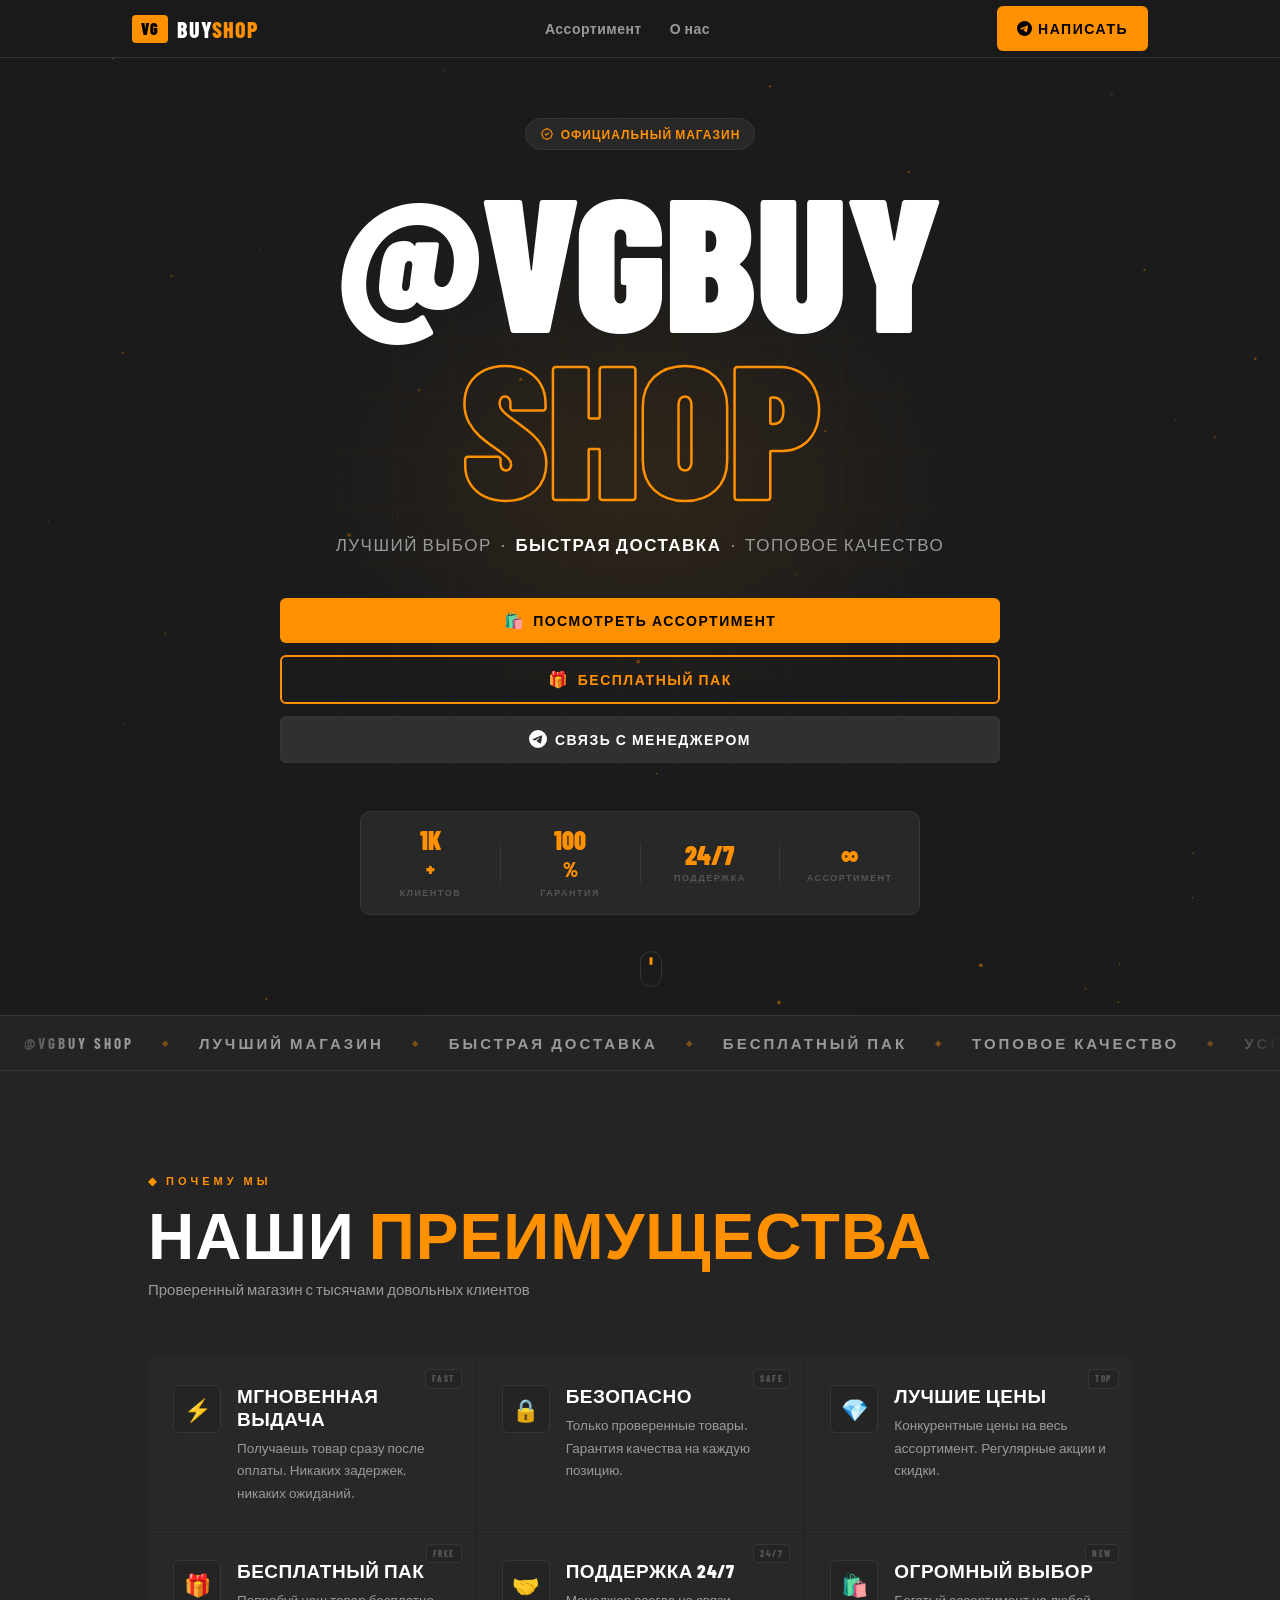
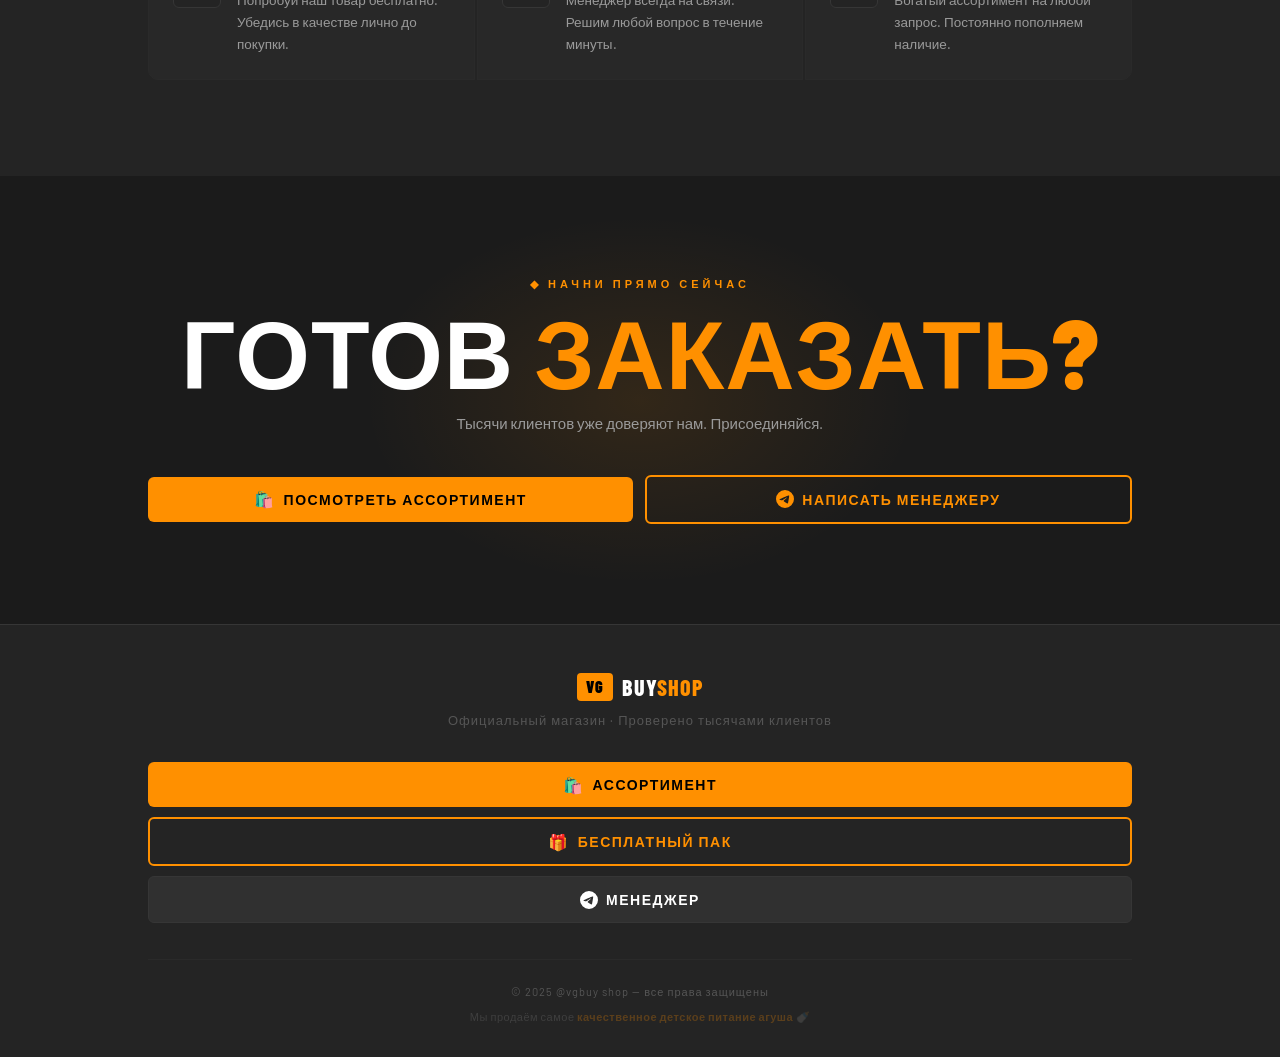
==== commit 1e470364: "Add files via upload" ====
--- a/index.html
+++ b/index.html
@@ -3,1078 +3,274 @@
 <head>
 <meta charset="UTF-8">
 <meta name="viewport" content="width=device-width, initial-scale=1.0, maximum-scale=1.0">
+<meta name="theme-color" content="#1b1b1b">
 <title>@vgbuy shop</title>
-<link href="https://fonts.googleapis.com/css2?family=Barlow+Condensed:wght@400;600;700;800;900&family=Barlow:wght@400;500;600;700&family=Space+Mono:wght@400;700&display=swap" rel="stylesheet">
-<style>
-  :root {
-    --ph-orange: #FF9000;
-    --ph-orange-hot: #FF6D00;
-    --ph-orange-dim: rgba(255,144,0,0.15);
-    --black: #000000;
-    --black-2: #111111;
-    --black-3: #1a1a1a;
-    --black-4: #222222;
-    --white: #FFFFFF;
-    --gray: #888888;
-    --gray-2: #555555;
-    --radius: 6px;
-    --radius-lg: 12px;
-  }
-
-  * { margin: 0; padding: 0; box-sizing: border-box; -webkit-tap-highlight-color: transparent; }
-  html { scroll-behavior: smooth; }
-
-  body {
-    background: var(--black);
-    color: var(--white);
-    font-family: 'Barlow', sans-serif;
-    overflow-x: hidden;
-  }
-
-  /* DESKTOP CURSOR - hidden on touch */
-  @media (pointer: fine) {
-    body { cursor: none; }
-    .btn, a { cursor: none; }
-  }
-  .cursor {
-    position: fixed;
-    width: 10px; height: 10px;
-    background: var(--ph-orange);
-    border-radius: 50%;
-    pointer-events: none;
-    z-index: 9999;
-    transform: translate(-50%, -50%);
-    transition: width 0.12s, height 0.12s;
-  }
-  .cursor-ring {
-    position: fixed;
-    width: 32px; height: 32px;
-    border: 1.5px solid var(--ph-orange);
-    border-radius: 50%;
-    pointer-events: none;
-    z-index: 9998;
-    transform: translate(-50%, -50%);
-    transition: all 0.06s linear;
-    opacity: 0.5;
-  }
-  @media (pointer: coarse) {
-    .cursor, .cursor-ring { display: none; }
-  }
-
-  /* GRID BG */
-  .grid-bg {
-    position: fixed; inset: 0;
-    background-image:
-      linear-gradient(rgba(255,144,0,0.03) 1px, transparent 1px),
-      linear-gradient(90deg, rgba(255,144,0,0.03) 1px, transparent 1px);
-    background-size: 48px 48px;
-    pointer-events: none;
-    z-index: 0;
-  }
-
-  /* ─── HEADER ─── */
-  header {
-    position: fixed;
-    top: 0; left: 0; right: 0;
-    z-index: 200;
-    height: 56px;
-    display: flex;
-    align-items: center;
-    justify-content: space-between;
-    padding: 0 16px;
-    background: rgba(0,0,0,0.92);
-    backdrop-filter: blur(20px);
-    border-bottom: 1px solid rgba(255,144,0,0.2);
-  }
-
-  .logo {
-    display: flex;
-    align-items: center;
-    gap: 10px;
-    text-decoration: none;
-  }
-  .logo-badge {
-    background: var(--ph-orange);
-    color: var(--black);
-    font-family: 'Barlow Condensed', sans-serif;
-    font-weight: 900;
-    font-size: 15px;
-    letter-spacing: 1px;
-    padding: 3px 7px;
-    border-radius: 4px;
-    line-height: 1.3;
-  }
-  .logo-name {
-    font-family: 'Barlow Condensed', sans-serif;
-    font-weight: 800;
-    font-size: 20px;
-    letter-spacing: 2px;
-    color: var(--white);
-    text-transform: uppercase;
-  }
-  .logo-name span { color: var(--ph-orange); }
-
-  .header-online {
-    display: flex;
-    align-items: center;
-    gap: 6px;
-    font-family: 'Space Mono', monospace;
-    font-size: 10px;
-    color: var(--ph-orange);
-    letter-spacing: 2px;
-    text-transform: uppercase;
-  }
-  .header-online::before {
-    content: '';
-    display: block;
-    width: 7px; height: 7px;
-    background: #4cff72;
-    border-radius: 50%;
-    animation: blink 1.8s ease-in-out infinite;
-    box-shadow: 0 0 6px #4cff72;
-  }
-  @keyframes blink {
-    0%,100% { opacity: 1; }
-    50% { opacity: 0.3; }
-  }
-
-  /* ─── HERO ─── */
-  .hero {
-    position: relative;
-    min-height: 100svh;
-    display: flex;
-    flex-direction: column;
-    align-items: center;
-    justify-content: center;
-    text-align: center;
-    padding: 80px 16px 60px;
-    z-index: 1;
-    overflow: hidden;
-  }
-
-  .orb {
-    position: absolute;
-    width: 500px; height: 500px;
-    background: radial-gradient(circle, rgba(255,144,0,0.14) 0%, rgba(255,109,0,0.05) 50%, transparent 70%);
-    border-radius: 50%;
-    top: 50%; left: 50%;
-    transform: translate(-50%, -50%);
-    animation: orb-pulse 5s ease-in-out infinite;
-    pointer-events: none;
-  }
-  @keyframes orb-pulse {
-    0%,100% { transform: translate(-50%,-50%) scale(1); opacity: 0.7; }
-    50% { transform: translate(-50%,-50%) scale(1.2); opacity: 1; }
-  }
-
-  .particles {
-    position: absolute;
-    inset: 0;
-    pointer-events: none;
-    overflow: hidden;
-  }
-  .particle {
-    position: absolute;
-    width: 2px; height: 2px;
-    background: var(--ph-orange);
-    border-radius: 50%;
-    animation: float-particle linear infinite;
-    opacity: 0;
-  }
-  @keyframes float-particle {
-    0% { transform: translateY(100vh); opacity: 0; }
-    10% { opacity: 0.6; }
-    90% { opacity: 0.6; }
-    100% { transform: translateY(-20px) translateX(20px); opacity: 0; }
-  }
-
-  /* Corner brackets */
-  .corner {
-    position: absolute;
-    width: 28px; height: 28px;
-    border-color: rgba(255,144,0,0.5);
-    border-style: solid;
-    pointer-events: none;
-  }
-  .corner.tl { top: 72px; left: 12px; border-width: 2px 0 0 2px; }
-  .corner.tr { top: 72px; right: 12px; border-width: 2px 2px 0 0; }
-  .corner.bl { bottom: 12px; left: 12px; border-width: 0 0 2px 2px; }
-  .corner.br { bottom: 12px; right: 12px; border-width: 0 2px 2px 0; }
-  @media (min-width: 600px) {
-    .corner { width: 50px; height: 50px; }
-    .corner.tl { top: 72px; left: 24px; }
-    .corner.tr { top: 72px; right: 24px; }
-    .corner.bl { bottom: 24px; left: 24px; }
-    .corner.br { bottom: 24px; right: 24px; }
-  }
-
-  .eyebrow {
-    font-family: 'Space Mono', monospace;
-    font-size: 10px;
-    letter-spacing: 5px;
-    color: var(--ph-orange);
-    text-transform: uppercase;
-    margin-bottom: 16px;
-    opacity: 0;
-    animation: fade-up 0.7s 0.2s ease forwards;
-  }
-  @media (min-width: 480px) { .eyebrow { font-size: 11px; letter-spacing: 6px; } }
-
-  .main-title {
-    font-family: 'Barlow Condensed', sans-serif;
-    font-weight: 900;
-    font-size: clamp(72px, 22vw, 200px);
-    line-height: 0.88;
-    letter-spacing: -1px;
-    opacity: 0;
-    animation: fade-up 0.7s 0.4s ease forwards;
-  }
-  .main-title .line1 { display: block; color: var(--white); }
-  .main-title .line2 {
-    display: block;
-    color: transparent;
-    -webkit-text-stroke: 2px var(--ph-orange);
-    position: relative;
-  }
-  .main-title .line2::after {
-    content: attr(data-text);
-    position: absolute;
-    left: 0; top: 0;
-    color: var(--ph-orange);
-    clip-path: inset(0 100% 0 0);
-    animation: reveal-text 2.5s 1.5s ease forwards;
-  }
-  @keyframes reveal-text { to { clip-path: inset(0 0% 0 0); } }
-
-  .glitch { animation: glitch 6s 3s infinite; }
-  @keyframes glitch {
-    0%,92%,100% { transform: none; }
-    93% { transform: translateX(-3px) skewX(1deg); color: #ff2255; }
-    94% { transform: translateX(3px) skewX(-1deg); color: #00ffcc; }
-    95% { transform: none; }
-    96% { transform: translateX(-2px); }
-    97% { transform: none; }
-  }
-
-  .subtitle {
-    font-family: 'Barlow', sans-serif;
-    font-size: clamp(13px, 3.5vw, 18px);
-    font-weight: 600;
-    letter-spacing: 2px;
-    color: var(--gray);
-    text-transform: uppercase;
-    margin-top: 20px;
-    margin-bottom: 40px;
-    opacity: 0;
-    animation: fade-up 0.7s 0.7s ease forwards;
-    padding: 0 8px;
-  }
-  .subtitle span { color: var(--ph-orange); }
-
-  @keyframes fade-up {
-    from { opacity: 0; transform: translateY(24px); }
-    to   { opacity: 1; transform: translateY(0); }
-  }
-
-  /* ─── BUTTONS ─── */
-  .buttons-group {
-    display: flex;
-    flex-direction: column;
-    gap: 12px;
-    width: 100%;
-    max-width: 380px;
-    opacity: 0;
-    animation: fade-up 0.7s 0.9s ease forwards;
-  }
-  @media (min-width: 600px) {
-    .buttons-group {
-      flex-direction: row;
-      flex-wrap: wrap;
-      justify-content: center;
-      max-width: 640px;
-    }
-  }
-
-  .btn {
-    position: relative;
-    display: inline-flex;
-    align-items: center;
-    justify-content: center;
-    gap: 8px;
-    padding: 16px 24px;
-    font-family: 'Barlow Condensed', sans-serif;
-    font-size: 17px;
-    font-weight: 800;
-    letter-spacing: 2px;
-    text-transform: uppercase;
-    text-decoration: none;
-    border: none;
-    border-radius: var(--radius);
-    overflow: hidden;
-    transition: all 0.25s ease;
-    min-height: 52px;
-    white-space: nowrap;
-    width: 100%;
-  }
-  @media (min-width: 600px) {
-    .btn { width: auto; padding: 16px 28px; font-size: 16px; }
-  }
-
-  .btn-icon { font-size: 18px; flex-shrink: 0; }
-
-  .btn-primary {
-    background: linear-gradient(135deg, var(--ph-orange), var(--ph-orange-hot));
-    color: var(--black);
-  }
-  .btn-primary::before {
-    content: '';
-    position: absolute;
-    inset: 0;
-    background: linear-gradient(135deg, rgba(255,255,255,0.2) 0%, transparent 60%);
-    opacity: 0;
-    transition: opacity 0.25s;
-    border-radius: var(--radius);
-  }
-  .btn-primary:hover::before, .btn-primary:active::before { opacity: 1; }
-  .btn-primary:hover { transform: translateY(-2px); box-shadow: 0 8px 32px rgba(255,144,0,0.5); }
-  .btn-primary:active { transform: scale(0.97); }
-
-  .btn-secondary {
-    background: transparent;
-    color: var(--ph-orange);
-    border: 2px solid var(--ph-orange);
-  }
-  .btn-secondary::before {
-    content: '';
-    position: absolute;
-    inset: 0;
-    background: var(--ph-orange);
-    transform: scaleX(0);
-    transform-origin: left;
-    transition: transform 0.3s cubic-bezier(0.77,0,0.175,1);
-    border-radius: calc(var(--radius) - 2px);
-    z-index: -1;
-  }
-  .btn-secondary:hover::before { transform: scaleX(1); }
-  .btn-secondary:hover { color: var(--black); transform: translateY(-2px); box-shadow: 0 8px 24px rgba(255,144,0,0.3); }
-  .btn-secondary:active { transform: scale(0.97); }
-
-  .btn-ghost {
-    background: rgba(255,144,0,0.08);
-    color: var(--white);
-    border: 1px solid rgba(255,255,255,0.15);
-  }
-  .btn-ghost:hover { background: rgba(255,144,0,0.15); border-color: rgba(255,144,0,0.5); transform: translateY(-2px); }
-  .btn-ghost:active { transform: scale(0.97); }
-
-  .tg-icon { width: 20px; height: 20px; fill: currentColor; flex-shrink: 0; }
-
-  /* Ripple */
-  .ripple {
-    position: absolute;
-    border-radius: 50%;
-    background: rgba(255,255,255,0.25);
-    transform: scale(0);
-    animation: ripple-anim 0.5s linear;
-    pointer-events: none;
-  }
-  @keyframes ripple-anim { to { transform: scale(4); opacity: 0; } }
-
-  /* ─── STATS BAR ─── */
-  .stats-bar {
-    margin-top: 48px;
-    display: grid;
-    grid-template-columns: repeat(2, 1fr);
-    width: 100%;
-    max-width: 380px;
-    border: 1px solid rgba(255,144,0,0.2);
-    border-radius: var(--radius-lg);
-    overflow: hidden;
-    opacity: 0;
-    animation: fade-up 0.7s 1.1s ease forwards;
-  }
-  @media (min-width: 600px) {
-    .stats-bar {
-      grid-template-columns: repeat(4, 1fr);
-      max-width: 640px;
-    }
-  }
-
-  .stat-item {
-    padding: 16px 12px;
-    text-align: center;
-    border-right: 1px solid rgba(255,144,0,0.12);
-    border-bottom: 1px solid rgba(255,144,0,0.12);
-    position: relative;
-    overflow: hidden;
-    background: rgba(255,144,0,0.03);
-  }
-  .stat-item:nth-child(2n) { border-right: none; }
-  .stat-item:nth-last-child(-n+2) { border-bottom: none; }
-  @media (min-width: 600px) {
-    .stat-item { padding: 18px 24px; }
-    .stat-item:nth-child(2n) { border-right: 1px solid rgba(255,144,0,0.12); }
-    .stat-item:last-child { border-right: none; }
-    .stat-item:nth-last-child(-n+2) { border-bottom: 1px solid rgba(255,144,0,0.12); }
-    .stat-item:nth-last-child(-n+4) { border-bottom: none; }
-  }
-  .stat-item::before {
-    content: '';
-    position: absolute;
-    bottom: 0; left: 0; right: 0;
-    height: 2px;
-    background: var(--ph-orange);
-    transform: scaleX(0);
-    transition: transform 0.3s ease;
-    transform-origin: left;
-  }
-  .stat-item:hover::before { transform: scaleX(1); }
-
-  .stat-num {
-    font-family: 'Barlow Condensed', sans-serif;
-    font-weight: 900;
-    font-size: 32px;
-    color: var(--ph-orange);
-    line-height: 1;
-    display: block;
-  }
-  .stat-label {
-    font-family: 'Space Mono', monospace;
-    font-size: 9px;
-    letter-spacing: 2px;
-    color: var(--gray);
-    text-transform: uppercase;
-    margin-top: 4px;
-    display: block;
-  }
-
-  /* Scroll hint */
-  .scroll-hint {
-    position: absolute;
-    bottom: 20px;
-    left: 50%;
-    transform: translateX(-50%);
-    display: flex;
-    flex-direction: column;
-    align-items: center;
-    gap: 6px;
-    font-family: 'Space Mono', monospace;
-    font-size: 9px;
-    letter-spacing: 3px;
-    color: var(--gray-2);
-    text-transform: uppercase;
-    animation: fade-up 0.7s 1.6s ease forwards;
-    opacity: 0;
-  }
-  .scroll-line {
-    width: 1px; height: 28px;
-    background: linear-gradient(to bottom, var(--ph-orange), transparent);
-    animation: scroll-line 1.4s ease-in-out infinite;
-  }
-  @keyframes scroll-line {
-    0%  { transform: scaleY(0); transform-origin: top; }
-    50% { transform: scaleY(1); transform-origin: top; }
-    51% { transform: scaleY(1); transform-origin: bottom; }
-    100%{ transform: scaleY(0); transform-origin: bottom; }
-  }
-
-  /* ─── MARQUEE ─── */
-  .marquee-wrapper {
-    position: relative;
-    z-index: 1;
-    overflow: hidden;
-    padding: 18px 0;
-    background: rgba(255,144,0,0.05);
-    border-top: 1px solid rgba(255,144,0,0.2);
-    border-bottom: 1px solid rgba(255,144,0,0.2);
-  }
-  .marquee-track {
-    display: flex;
-    white-space: nowrap;
-    animation: marquee 18s linear infinite;
-    width: max-content;
-  }
-  .marquee-track:hover { animation-play-state: paused; }
-  @keyframes marquee {
-    from { transform: translateX(0); }
-    to   { transform: translateX(-50%); }
-  }
-  .marquee-item {
-    font-family: 'Barlow Condensed', sans-serif;
-    font-weight: 800;
-    font-size: 20px;
-    letter-spacing: 3px;
-    padding: 0 32px;
-    color: var(--ph-orange);
-    opacity: 0.7;
-    text-transform: uppercase;
-  }
-  .marquee-dot { color: rgba(255,144,0,0.3); padding: 0; font-size: 12px; line-height: 2.4; }
-
-  /* ─── SECTION ─── */
-  .section-wrapper {
-    position: relative;
-    z-index: 1;
-    background: var(--black-2);
-  }
-  .section {
-    position: relative;
-    z-index: 1;
-    padding: 60px 16px;
-    max-width: 1100px;
-    margin: 0 auto;
-  }
-  @media (min-width: 600px) { .section { padding: 80px 32px; } }
-  @media (min-width: 900px) { .section { padding: 100px 48px; } }
-
-  .section-label {
-    font-family: 'Space Mono', monospace;
-    font-size: 10px;
-    letter-spacing: 5px;
-    color: var(--ph-orange);
-    text-transform: uppercase;
-    margin-bottom: 12px;
-    display: flex;
-    align-items: center;
-    gap: 8px;
-  }
-
-  .section-title {
-    font-family: 'Barlow Condensed', sans-serif;
-    font-weight: 900;
-    font-size: clamp(36px, 8vw, 72px);
-    line-height: 0.95;
-    letter-spacing: 1px;
-    margin-bottom: 48px;
-    text-transform: uppercase;
-  }
-
-  .accent-line {
-    display: block;
-    width: 40px; height: 3px;
-    background: var(--ph-orange);
-    margin: 16px 0 28px;
-    border-radius: 2px;
-  }
-
-  /* ─── FEATURES GRID ─── */
-  .features-grid {
-    display: grid;
-    grid-template-columns: 1fr;
-    gap: 2px;
-  }
-  @media (min-width: 480px) { .features-grid { grid-template-columns: repeat(2, 1fr); } }
-  @media (min-width: 900px) { .features-grid { grid-template-columns: repeat(3, 1fr); } }
-
-  .feature-card {
-    background: var(--black-3);
-    padding: 28px 24px;
-    border: 1px solid rgba(255,144,0,0.08);
-    border-radius: var(--radius);
-    position: relative;
-    overflow: hidden;
-    transition: all 0.35s ease;
-  }
-  .feature-card::before {
-    content: '';
-    position: absolute;
-    inset: 0;
-    background: linear-gradient(135deg, rgba(255,144,0,0.07), transparent);
-    opacity: 0;
-    transition: opacity 0.35s;
-    border-radius: var(--radius);
-  }
-  .feature-card:hover::before { opacity: 1; }
-  .feature-card::after {
-    content: '';
-    position: absolute;
-    top: 0; left: 0; right: 0;
-    height: 2px;
-    background: linear-gradient(90deg, transparent, var(--ph-orange), transparent);
-    transform: translateX(-100%);
-    transition: transform 0.5s ease;
-    border-radius: 2px;
-  }
-  .feature-card:hover::after { transform: translateX(0); }
-  .feature-card:hover {
-    border-color: rgba(255,144,0,0.35);
-    transform: translateY(-3px);
-    box-shadow: 0 16px 48px rgba(0,0,0,0.6);
-  }
-  @media (max-width: 479px) {
-    .feature-card { display: flex; gap: 16px; align-items: flex-start; }
-    .feature-card .feature-icon { margin-bottom: 0; flex-shrink: 0; }
-  }
-
-  .feature-icon {
-    font-size: 32px;
-    margin-bottom: 16px;
-    display: block;
-    line-height: 1;
-  }
-  .feature-title {
-    font-family: 'Barlow Condensed', sans-serif;
-    font-weight: 800;
-    font-size: 22px;
-    letter-spacing: 1px;
-    margin-bottom: 8px;
-    text-transform: uppercase;
-  }
-  .feature-desc {
-    font-size: 14px;
-    color: var(--gray);
-    line-height: 1.6;
-    font-weight: 400;
-  }
-
-  /* ─── CTA SECTION ─── */
-  .cta-section {
-    position: relative;
-    z-index: 1;
-    padding: 60px 16px;
-    text-align: center;
-    overflow: hidden;
-  }
-  @media (min-width: 600px) { .cta-section { padding: 80px 32px; } }
-
-  .cta-bg {
-    position: absolute; inset: 0;
-    background: radial-gradient(ellipse at center, rgba(255,144,0,0.09) 0%, transparent 70%);
-    pointer-events: none;
-  }
-
-  /* CTA buttons centered, column on mobile */
-  .cta-buttons {
-    display: flex;
-    flex-direction: column;
-    gap: 12px;
-    align-items: stretch;
-    max-width: 380px;
-    margin: 32px auto 0;
-  }
-  @media (min-width: 600px) {
-    .cta-buttons {
-      flex-direction: row;
-      justify-content: center;
-      align-items: center;
-      max-width: none;
-    }
-    .cta-buttons .btn { width: auto; }
-  }
-
-  /* ─── DIVIDER ─── */
-  .divider {
-    position: relative; z-index: 1;
-    width: 100%; height: 1px;
-    background: linear-gradient(90deg, transparent, rgba(255,144,0,0.5), transparent);
-  }
-
-  /* ─── FOOTER ─── */
-  footer {
-    position: relative; z-index: 1;
-    background: var(--black-2);
-    border-top: 1px solid rgba(255,144,0,0.15);
-    padding: 48px 16px 32px;
-    text-align: center;
-  }
-
-  .footer-logo {
-    font-family: 'Barlow Condensed', sans-serif;
-    font-weight: 900;
-    font-size: 44px;
-    letter-spacing: 4px;
-    margin-bottom: 6px;
-    text-transform: uppercase;
-  }
-  .footer-logo span { color: var(--ph-orange); }
-
-  .footer-tagline {
-    font-family: 'Space Mono', monospace;
-    font-size: 10px;
-    letter-spacing: 3px;
-    color: var(--ph-orange);
-    text-transform: uppercase;
-    margin-bottom: 32px;
-    opacity: 0.6;
-  }
-
-  .footer-cta {
-    display: flex;
-    flex-direction: column;
-    gap: 10px;
-    max-width: 320px;
-    margin: 0 auto 40px;
-  }
-  @media (min-width: 600px) {
-    .footer-cta {
-      flex-direction: row;
-      justify-content: center;
-      flex-wrap: wrap;
-      max-width: none;
-    }
-    .footer-cta .btn { width: auto; }
-  }
-
-  .footer-divider {
-    width: 60px; height: 1px;
-    background: rgba(255,144,0,0.4);
-    margin: 0 auto 24px;
-    border-radius: 1px;
-  }
-
-  .footer-agusha {
-    font-family: 'Barlow', sans-serif;
-    font-size: 11px;
-    letter-spacing: 2px;
-    color: rgba(255,255,255,0.15);
-    text-transform: uppercase;
-    margin-bottom: 12px;
-    padding: 0 8px;
-  }
-  .footer-agusha strong { color: rgba(255,144,0,0.35); }
-
-  .footer-copy {
-    font-family: 'Space Mono', monospace;
-    font-size: 9px;
-    letter-spacing: 2px;
-    color: rgba(255,255,255,0.1);
-    text-transform: uppercase;
-  }
-
-  /* ─── REVEAL ANIMATIONS ─── */
-  .reveal {
-    opacity: 0;
-    transform: translateY(32px);
-    transition: opacity 0.6s ease, transform 0.6s ease;
-  }
-  .reveal.visible { opacity: 1; transform: translateY(0); }
-
-  /* ─── PH BADGE (decorative) ─── */
-  .ph-badge {
-    display: inline-flex;
-    align-items: center;
-    gap: 6px;
-    background: var(--black-3);
-    border: 1px solid rgba(255,144,0,0.25);
-    border-radius: 20px;
-    padding: 6px 14px;
-    font-family: 'Space Mono', monospace;
-    font-size: 10px;
-    color: var(--ph-orange);
-    letter-spacing: 2px;
-    margin-bottom: 20px;
-    text-transform: uppercase;
-  }
-  .ph-badge::before {
-    content: '';
-    width: 6px; height: 6px;
-    background: var(--ph-orange);
-    border-radius: 50%;
-    animation: blink 1.8s ease-in-out infinite;
-    box-shadow: 0 0 6px var(--ph-orange);
-    flex-shrink: 0;
-  }
-</style>
+<link rel="preconnect" href="https://fonts.googleapis.com">
+<link rel="preconnect" href="https://fonts.gstatic.com" crossorigin>
+<link href="https://fonts.googleapis.com/css2?family=Barlow+Condensed:wght@500;600;700;800;900&family=Barlow:wght@400;500;600;700&display=swap" rel="stylesheet">
+<link rel="stylesheet" href="style.css">
 </head>
 <body>
 
-<!-- CURSOR (desktop only) -->
-<div class="cursor" id="cursor"></div>
-<div class="cursor-ring" id="cursorRing"></div>
-
-<div class="grid-bg"></div>
-
-<!-- ─── HEADER ─── -->
-<header>
-  <a class="logo" href="#">
-    <span class="logo-badge">VG</span>
-    <span class="logo-name">BUY <span>SHOP</span></span>
-  </a>
-  <div class="header-online">ONLINE</div>
+<!-- ═══════════════════════════════════════════
+     HEADER
+════════════════════════════════════════════ -->
+<header class="site-header" id="siteHeader">
+  <div class="header-inner">
+
+    <a class="logo" href="#">
+      <span class="logo-mark">VG</span>
+      <span class="logo-text">BUY<span>SHOP</span></span>
+    </a>
+
+    <nav class="header-nav">
+      <a href="https://telegra.ph/Nalichie-04-19-3" target="_blank" class="nav-link">Ассортимент</a>
+      <a href="#features" class="nav-link">О нас</a>
+    </nav>
+
+    <a href="https://t.me/vgbuy" target="_blank" class="btn btn-header">
+      <svg class="tg-icon" viewBox="0 0 24 24"><path d="M11.944 0A12 12 0 0 0 0 12a12 12 0 0 0 12 12 12 12 0 0 0 12-12A12 12 0 0 0 12 0a12 12 0 0 0-.056 0zm4.962 7.224c.1-.002.321.023.465.14a.506.506 0 0 1 .171.325c.016.093.036.306.02.472-.18 1.898-.962 6.502-1.36 8.627-.168.9-.499 1.201-.82 1.23-.696.065-1.225-.46-1.9-.902-1.056-.693-1.653-1.124-2.678-1.8-1.185-.78-.417-1.21.258-1.91.177-.184 3.247-2.977 3.307-3.23.007-.032.014-.15-.056-.212s-.174-.041-.249-.024c-.106.024-1.793 1.14-5.061 3.345-.48.33-.913.49-1.302.48-.428-.008-1.252-.241-1.865-.44-.752-.245-1.349-.374-1.297-.789.027-.216.325-.437.893-.663 3.498-1.524 5.83-2.529 6.998-3.014 3.332-1.386 4.025-1.627 4.476-1.635z"/></svg>
+      Написать
+    </a>
+
+  </div>
 </header>
 
-<!-- ─── HERO ─── -->
-<section class="hero">
-  <div class="orb"></div>
-  <div class="particles" id="particles"></div>
-
-  <div class="corner tl"></div>
-  <div class="corner tr"></div>
-  <div class="corner bl"></div>
-  <div class="corner br"></div>
-
-  <div class="ph-badge">◆ Официальный магазин ◆</div>
-
-  <div class="main-title">
-    <span class="line1 glitch">@VGBUY</span>
-    <span class="line2" data-text="SHOP">SHOP</span>
-  </div>
-
-  <div class="subtitle">
-    Лучший выбор — <span>быстрая доставка</span> — топовое качество
-  </div>
-
-  <div class="buttons-group">
-    <a href="https://telegra.ph/Nalichie-04-19-3" target="_blank" class="btn btn-primary">
-      <span class="btn-icon">🛍️</span>
-      Ассортимент
-    </a>
-    <a href="https://telegra.ph/Dokazatelstva-nalichiya-04-20" target="_blank" class="btn btn-secondary">
-      <span class="btn-icon">🎁</span>
-      Бесплатный пак
-    </a>
-    <a href="https://t.me/vgbuy" target="_blank" class="btn btn-ghost">
-      <svg class="tg-icon" viewBox="0 0 24 24" xmlns="http://www.w3.org/2000/svg">
-        <path d="M11.944 0A12 12 0 0 0 0 12a12 12 0 0 0 12 12 12 12 0 0 0 12-12A12 12 0 0 0 12 0a12 12 0 0 0-.056 0zm4.962 7.224c.1-.002.321.023.465.14a.506.506 0 0 1 .171.325c.016.093.036.306.02.472-.18 1.898-.962 6.502-1.36 8.627-.168.9-.499 1.201-.82 1.23-.696.065-1.225-.46-1.9-.902-1.056-.693-1.653-1.124-2.678-1.8-1.185-.78-.417-1.21.258-1.91.177-.184 3.247-2.977 3.307-3.23.007-.032.014-.15-.056-.212s-.174-.041-.249-.024c-.106.024-1.793 1.14-5.061 3.345-.48.33-.913.49-1.302.48-.428-.008-1.252-.241-1.865-.44-.752-.245-1.349-.374-1.297-.789.027-.216.325-.437.893-.663 3.498-1.524 5.83-2.529 6.998-3.014 3.332-1.386 4.025-1.627 4.476-1.635z"/>
-      </svg>
-      Менеджер
-    </a>
-  </div>
-
-  <div class="stats-bar">
-    <div class="stat-item">
-      <span class="stat-num">24/7</span>
-      <span class="stat-label">Поддержка</span>
-    </div>
-    <div class="stat-item">
-      <span class="stat-num">1K+</span>
-      <span class="stat-label">Клиентов</span>
-    </div>
-    <div class="stat-item">
-      <span class="stat-num">∞</span>
-      <span class="stat-label">Ассортимент</span>
-    </div>
-    <div class="stat-item">
-      <span class="stat-num">100%</span>
-      <span class="stat-label">Качество</span>
-    </div>
-  </div>
-
-  <div class="scroll-hint">
-    <div class="scroll-line"></div>
-    scroll
-  </div>
-</section>
-
-<!-- ─── MARQUEE ─── -->
-<div class="marquee-wrapper">
-  <div class="marquee-track" id="marquee">
-    <span class="marquee-item">@VGBUY SHOP</span>
-    <span class="marquee-item marquee-dot">◆</span>
-    <span class="marquee-item">ЛУЧШИЙ МАГАЗИН</span>
-    <span class="marquee-item marquee-dot">◆</span>
-    <span class="marquee-item">БЫСТРАЯ ДОСТАВКА</span>
-    <span class="marquee-item marquee-dot">◆</span>
-    <span class="marquee-item">БЕСПЛАТНЫЙ ПАК</span>
-    <span class="marquee-item marquee-dot">◆</span>
-    <span class="marquee-item">ТОПОВОЕ КАЧЕСТВО</span>
-    <span class="marquee-item marquee-dot">◆</span>
-    <span class="marquee-item">УСПЕЙ ВЗЯТЬ</span>
-    <span class="marquee-item marquee-dot">◆</span>
-    <span class="marquee-item">@VGBUY SHOP</span>
-    <span class="marquee-item marquee-dot">◆</span>
-    <span class="marquee-item">ЛУЧШИЙ МАГАЗИН</span>
-    <span class="marquee-item marquee-dot">◆</span>
-    <span class="marquee-item">БЫСТРАЯ ДОСТАВКА</span>
-    <span class="marquee-item marquee-dot">◆</span>
-    <span class="marquee-item">БЕСПЛАТНЫЙ ПАК</span>
-    <span class="marquee-item marquee-dot">◆</span>
-    <span class="marquee-item">ТОПОВОЕ КАЧЕСТВО</span>
-    <span class="marquee-item marquee-dot">◆</span>
-    <span class="marquee-item">УСПЕЙ ВЗЯТЬ</span>
-    <span class="marquee-item marquee-dot">◆</span>
-  </div>
-</div>
-
-<!-- ─── FEATURES ─── -->
-<div class="section-wrapper">
-  <div class="section">
-    <div class="reveal">
-      <div class="section-label">◆ Почему мы</div>
-      <span class="accent-line"></span>
-      <h2 class="section-title">НАШИ<br><span style="color:var(--ph-orange)">ПРЕИМУЩЕСТВА</span></h2>
-    </div>
-    <div class="features-grid">
-      <div class="feature-card reveal">
-        <span class="feature-icon">⚡</span>
-        <div>
-          <div class="feature-title">Мгновенная выдача</div>
-          <p class="feature-desc">Получаешь товар сразу после оплаты. Никаких задержек, никаких ожиданий.</p>
-        </div>
-      </div>
-      <div class="feature-card reveal">
-        <span class="feature-icon">🔒</span>
-        <div>
-          <div class="feature-title">Безопасно</div>
-          <p class="feature-desc">Только проверенные товары. Гарантия качества на каждую позицию.</p>
-        </div>
-      </div>
-      <div class="feature-card reveal">
-        <span class="feature-icon">💎</span>
-        <div>
-          <div class="feature-title">Лучшие цены</div>
-          <p class="feature-desc">Конкурентные цены на весь ассортимент. Регулярные акции и скидки.</p>
-        </div>
-      </div>
-      <div class="feature-card reveal">
-        <span class="feature-icon">🎁</span>
-        <div>
-          <div class="feature-title">Бесплатный пак</div>
-          <p class="feature-desc">Попробуй наш товар бесплатно. Убедись в качестве лично до покупки.</p>
-        </div>
-      </div>
-      <div class="feature-card reveal">
-        <span class="feature-icon">🤝</span>
-        <div>
-          <div class="feature-title">Поддержка 24/7</div>
-          <p class="feature-desc">Менеджер всегда на связи. Решим любой вопрос в течение минуты.</p>
-        </div>
-      </div>
-      <div class="feature-card reveal">
-        <span class="feature-icon">🛍️</span>
-        <div>
-          <div class="feature-title">Огромный выбор</div>
-          <p class="feature-desc">Богатый ассортимент на любой запрос. Постоянно пополняем наличие.</p>
-        </div>
-      </div>
-    </div>
-  </div>
-</div>
-
-<!-- ─── CTA ─── -->
-<section class="cta-section">
-  <div class="cta-bg"></div>
-  <div class="reveal" style="position:relative;z-index:1;">
-    <div class="section-label" style="justify-content:center;">◆ Начни прямо сейчас</div>
-    <h2 class="section-title" style="text-align:center;">ГОТОВ<br><span style="color:var(--ph-orange)">ЗАКАЗАТЬ?</span></h2>
-    <div class="cta-buttons">
-      <a href="https://telegra.ph/Nalichie-04-19-3" target="_blank" class="btn btn-primary">
+<!-- ═══════════════════════════════════════════
+     HERO
+════════════════════════════════════════════ -->
+<section class="hero" id="hero">
+
+  <div class="hero-glow"></div>
+  <div class="hero-grid"></div>
+  <canvas id="particleCanvas"></canvas>
+
+  <div class="hero-content">
+
+    <div class="hero-badge">
+      <svg width="14" height="14" viewBox="0 0 24 24" fill="none"><path d="M9 12l2 2 4-4M7.835 4.697a3.42 3.42 0 001.946-.806 3.42 3.42 0 014.438 0 3.42 3.42 0 001.946.806 3.42 3.42 0 013.138 3.138 3.42 3.42 0 00.806 1.946 3.42 3.42 0 010 4.438 3.42 3.42 0 00-.806 1.946 3.42 3.42 0 01-3.138 3.138 3.42 3.42 0 00-1.946.806 3.42 3.42 0 01-4.438 0 3.42 3.42 0 00-1.946-.806 3.42 3.42 0 01-3.138-3.138 3.42 3.42 0 00-.806-1.946 3.42 3.42 0 010-4.438 3.42 3.42 0 00.806-1.946 3.42 3.42 0 013.138-3.138z" stroke="#FF9000" stroke-width="2" stroke-linecap="round" stroke-linejoin="round"/></svg>
+      Официальный магазин
+    </div>
+
+    <h1 class="hero-title">
+      <span class="title-main" id="titleMain">@VGBUY</span>
+      <span class="title-accent">SHOP</span>
+    </h1>
+
+    <p class="hero-sub">
+      Лучший выбор &nbsp;·&nbsp; <strong>Быстрая доставка</strong> &nbsp;·&nbsp; Топовое качество
+    </p>
+
+    <div class="hero-actions">
+      <a href="https://telegra.ph/Nalichie-04-19-3" target="_blank" class="btn btn-primary btn-lg">
         <span class="btn-icon">🛍️</span>
         Посмотреть ассортимент
       </a>
+      <a href="https://telegra.ph/Dokazatelstva-nalichiya-04-20" target="_blank" class="btn btn-outline btn-lg">
+        <span class="btn-icon">🎁</span>
+        Бесплатный пак
+      </a>
+      <a href="https://t.me/vgbuy2" target="_blank" class="btn btn-ghost btn-lg">
+        <svg class="tg-icon" viewBox="0 0 24 24"><path d="M11.944 0A12 12 0 0 0 0 12a12 12 0 0 0 12 12 12 12 0 0 0 12-12A12 12 0 0 0 12 0a12 12 0 0 0-.056 0zm4.962 7.224c.1-.002.321.023.465.14a.506.506 0 0 1 .171.325c.016.093.036.306.02.472-.18 1.898-.962 6.502-1.36 8.627-.168.9-.499 1.201-.82 1.23-.696.065-1.225-.46-1.9-.902-1.056-.693-1.653-1.124-2.678-1.8-1.185-.78-.417-1.21.258-1.91.177-.184 3.247-2.977 3.307-3.23.007-.032.014-.15-.056-.212s-.174-.041-.249-.024c-.106.024-1.793 1.14-5.061 3.345-.48.33-.913.49-1.302.48-.428-.008-1.252-.241-1.865-.44-.752-.245-1.349-.374-1.297-.789.027-.216.325-.437.893-.663 3.498-1.524 5.83-2.529 6.998-3.014 3.332-1.386 4.025-1.627 4.476-1.635z"/></svg>
+        Связь с менеджером
+      </a>
+    </div>
+
+    <div class="stats-strip">
+      <div class="stat">
+        <span class="stat-val" data-target="1000">0</span><span class="stat-val-suffix">+</span>
+        <span class="stat-label">Клиентов</span>
+      </div>
+      <div class="stat-sep"></div>
+      <div class="stat">
+        <span class="stat-val" data-target="100">0</span><span class="stat-val-suffix">%</span>
+        <span class="stat-label">Гарантия</span>
+      </div>
+      <div class="stat-sep"></div>
+      <div class="stat">
+        <span class="stat-val" data-static="24/7"></span>
+        <span class="stat-label">Поддержка</span>
+      </div>
+      <div class="stat-sep"></div>
+      <div class="stat">
+        <span class="stat-val" data-static="∞"></span>
+        <span class="stat-label">Ассортимент</span>
+      </div>
+    </div>
+
+  </div>
+
+  <div class="scroll-cue">
+    <div class="scroll-track"><div class="scroll-thumb"></div></div>
+  </div>
+
+</section>
+
+<!-- ═══════════════════════════════════════════
+     TICKER
+════════════════════════════════════════════ -->
+<div class="ticker-wrap">
+  <div class="ticker-track" id="ticker">
+    <span>@VGBUY SHOP</span><span class="sep">◆</span>
+    <span>ЛУЧШИЙ МАГАЗИН</span><span class="sep">◆</span>
+    <span>БЫСТРАЯ ДОСТАВКА</span><span class="sep">◆</span>
+    <span>БЕСПЛАТНЫЙ ПАК</span><span class="sep">◆</span>
+    <span>ТОПОВОЕ КАЧЕСТВО</span><span class="sep">◆</span>
+    <span>УСПЕЙ ВЗЯТЬ</span><span class="sep">◆</span>
+    <span>@VGBUY SHOP</span><span class="sep">◆</span>
+    <span>ЛУЧШИЙ МАГАЗИН</span><span class="sep">◆</span>
+    <span>БЫСТРАЯ ДОСТАВКА</span><span class="sep">◆</span>
+    <span>БЕСПЛАТНЫЙ ПАК</span><span class="sep">◆</span>
+    <span>ТОПОВОЕ КАЧЕСТВО</span><span class="sep">◆</span>
+    <span>УСПЕЙ ВЗЯТЬ</span><span class="sep">◆</span>
+  </div>
+</div>
+
+<!-- ═══════════════════════════════════════════
+     FEATURES
+════════════════════════════════════════════ -->
+<section class="section section--dark" id="features">
+  <div class="container">
+
+    <div class="section-header reveal">
+      <span class="section-tag">◆ Почему мы</span>
+      <h2 class="section-title">Наши <span>преимущества</span></h2>
+      <p class="section-desc">Проверенный магазин с тысячами довольных клиентов</p>
+    </div>
+
+    <div class="cards-grid">
+
+      <div class="card reveal">
+        <div class="card-icon-wrap">
+          <span class="card-icon">⚡</span>
+        </div>
+        <div class="card-body">
+          <h3 class="card-title">Мгновенная выдача</h3>
+          <p class="card-desc">Получаешь товар сразу после оплаты. Никаких задержек, никаких ожиданий.</p>
+        </div>
+        <div class="card-badge">FAST</div>
+      </div>
+
+      <div class="card reveal">
+        <div class="card-icon-wrap">
+          <span class="card-icon">🔒</span>
+        </div>
+        <div class="card-body">
+          <h3 class="card-title">Безопасно</h3>
+          <p class="card-desc">Только проверенные товары. Гарантия качества на каждую позицию.</p>
+        </div>
+        <div class="card-badge">SAFE</div>
+      </div>
+
+      <div class="card reveal">
+        <div class="card-icon-wrap">
+          <span class="card-icon">💎</span>
+        </div>
+        <div class="card-body">
+          <h3 class="card-title">Лучшие цены</h3>
+          <p class="card-desc">Конкурентные цены на весь ассортимент. Регулярные акции и скидки.</p>
+        </div>
+        <div class="card-badge">TOP</div>
+      </div>
+
+      <div class="card reveal">
+        <div class="card-icon-wrap">
+          <span class="card-icon">🎁</span>
+        </div>
+        <div class="card-body">
+          <h3 class="card-title">Бесплатный пак</h3>
+          <p class="card-desc">Попробуй наш товар бесплатно. Убедись в качестве лично до покупки.</p>
+        </div>
+        <div class="card-badge">FREE</div>
+      </div>
+
+      <div class="card reveal">
+        <div class="card-icon-wrap">
+          <span class="card-icon">🤝</span>
+        </div>
+        <div class="card-body">
+          <h3 class="card-title">Поддержка 24/7</h3>
+          <p class="card-desc">Менеджер всегда на связи. Решим любой вопрос в течение минуты.</p>
+        </div>
+        <div class="card-badge">24/7</div>
+      </div>
+
+      <div class="card reveal">
+        <div class="card-icon-wrap">
+          <span class="card-icon">🛍️</span>
+        </div>
+        <div class="card-body">
+          <h3 class="card-title">Огромный выбор</h3>
+          <p class="card-desc">Богатый ассортимент на любой запрос. Постоянно пополняем наличие.</p>
+        </div>
+        <div class="card-badge">NEW</div>
+      </div>
+
+    </div>
+  </div>
+</section>
+
+<!-- ═══════════════════════════════════════════
+     CTA
+════════════════════════════════════════════ -->
+<section class="cta-section">
+  <div class="cta-glow"></div>
+  <div class="container">
+    <div class="cta-inner reveal">
+      <span class="section-tag" style="text-align:center;display:block;">◆ Начни прямо сейчас</span>
+      <h2 class="cta-title">Готов <span>заказать?</span></h2>
+      <p class="cta-sub">Тысячи клиентов уже доверяют нам. Присоединяйся.</p>
+      <div class="cta-actions">
+        <a href="https://telegra.ph/Nalichie-04-19-3" target="_blank" class="btn btn-primary btn-xl">
+          <span class="btn-icon">🛍️</span>
+          Посмотреть ассортимент
+        </a>
+        <a href="https://t.me/vgbuy" target="_blank" class="btn btn-outline btn-xl">
+          <svg class="tg-icon" viewBox="0 0 24 24"><path d="M11.944 0A12 12 0 0 0 0 12a12 12 0 0 0 12 12 12 12 0 0 0 12-12A12 12 0 0 0 12 0a12 12 0 0 0-.056 0zm4.962 7.224c.1-.002.321.023.465.14a.506.506 0 0 1 .171.325c.016.093.036.306.02.472-.18 1.898-.962 6.502-1.36 8.627-.168.9-.499 1.201-.82 1.23-.696.065-1.225-.46-1.9-.902-1.056-.693-1.653-1.124-2.678-1.8-1.185-.78-.417-1.21.258-1.91.177-.184 3.247-2.977 3.307-3.23.007-.032.014-.15-.056-.212s-.174-.041-.249-.024c-.106.024-1.793 1.14-5.061 3.345-.48.33-.913.49-1.302.48-.428-.008-1.252-.241-1.865-.44-.752-.245-1.349-.374-1.297-.789.027-.216.325-.437.893-.663 3.498-1.524 5.83-2.529 6.998-3.014 3.332-1.386 4.025-1.627 4.476-1.635z"/></svg>
+          Написать менеджеру
+        </a>
+      </div>
+    </div>
+  </div>
+</section>
+
+<!-- ═══════════════════════════════════════════
+     FOOTER
+════════════════════════════════════════════ -->
+<footer class="site-footer">
+  <div class="container">
+
+    <div class="footer-top">
+      <a class="logo" href="#">
+        <span class="logo-mark">VG</span>
+        <span class="logo-text">BUY<span>SHOP</span></span>
+      </a>
+      <p class="footer-tagline">Официальный магазин · Проверено тысячами клиентов</p>
+    </div>
+
+    <div class="footer-links">
+      <a href="https://telegra.ph/Nalichie-04-19-3" target="_blank" class="btn btn-primary">
+        <span class="btn-icon">🛍️</span> Ассортимент
+      </a>
+      <a href="https://telegra.ph/Nalichie-04-19-3" target="_blank" class="btn btn-outline">
+        <span class="btn-icon">🎁</span> Бесплатный пак
+      </a>
       <a href="https://t.me/vgbuy" target="_blank" class="btn btn-ghost">
-        <svg class="tg-icon" viewBox="0 0 24 24" xmlns="http://www.w3.org/2000/svg">
-          <path d="M11.944 0A12 12 0 0 0 0 12a12 12 0 0 0 12 12 12 12 0 0 0 12-12A12 12 0 0 0 12 0a12 12 0 0 0-.056 0zm4.962 7.224c.1-.002.321.023.465.14a.506.506 0 0 1 .171.325c.016.093.036.306.02.472-.18 1.898-.962 6.502-1.36 8.627-.168.9-.499 1.201-.82 1.23-.696.065-1.225-.46-1.9-.902-1.056-.693-1.653-1.124-2.678-1.8-1.185-.78-.417-1.21.258-1.91.177-.184 3.247-2.977 3.307-3.23.007-.032.014-.15-.056-.212s-.174-.041-.249-.024c-.106.024-1.793 1.14-5.061 3.345-.48.33-.913.49-1.302.48-.428-.008-1.252-.241-1.865-.44-.752-.245-1.349-.374-1.297-.789.027-.216.325-.437.893-.663 3.498-1.524 5.83-2.529 6.998-3.014 3.332-1.386 4.025-1.627 4.476-1.635z"/>
-        </svg>
-        Написать менеджеру
-      </a>
-    </div>
-  </div>
-</section>
-
-<div class="divider"></div>
-
-<!-- ─── FOOTER ─── -->
-<footer>
-  <div class="footer-logo">@<span>VG</span>BUY SHOP</div>
-  <div class="footer-tagline">◆ Официальный канал ◆</div>
-
-  <div class="footer-cta">
-    <a href="https://telegra.ph/Nalichie-04-19-3" target="_blank" class="btn btn-primary" style="font-size:15px;padding:14px 22px;">
-      <span class="btn-icon">🛍️</span>
-      Ассортимент
-    </a>
-    <a href="https://telegra.ph/Nalichie-04-19-3" target="_blank" class="btn btn-secondary" style="font-size:15px;padding:14px 22px;">
-      <span class="btn-icon">🎁</span>
-      Бесплатный пак
-    </a>
-    <a href="https://t.me/vgbuy" target="_blank" class="btn btn-ghost" style="font-size:15px;padding:14px 22px;">
-      <svg class="tg-icon" viewBox="0 0 24 24" xmlns="http://www.w3.org/2000/svg">
-        <path d="M11.944 0A12 12 0 0 0 0 12a12 12 0 0 0 12 12 12 12 0 0 0 12-12A12 12 0 0 0 12 0a12 12 0 0 0-.056 0zm4.962 7.224c.1-.002.321.023.465.14a.506.506 0 0 1 .171.325c.016.093.036.306.02.472-.18 1.898-.962 6.502-1.36 8.627-.168.9-.499 1.201-.82 1.23-.696.065-1.225-.46-1.9-.902-1.056-.693-1.653-1.124-2.678-1.8-1.185-.78-.417-1.21.258-1.91.177-.184 3.247-2.977 3.307-3.23.007-.032.014-.15-.056-.212s-.174-.041-.249-.024c-.106.024-1.793 1.14-5.061 3.345-.48.33-.913.49-1.302.48-.428-.008-1.252-.241-1.865-.44-.752-.245-1.349-.374-1.297-.789.027-.216.325-.437.893-.663 3.498-1.524 5.83-2.529 6.998-3.014 3.332-1.386 4.025-1.627 4.476-1.635z"/>
-      </svg>
-      Менеджер
-    </a>
-  </div>
-
-  <div class="footer-divider"></div>
-  <div class="footer-agusha">Мы продаём самое <strong>качественное детское питание агуша</strong> 🍼 — официальный поставщик</div>
-  <div class="footer-copy">© 2025 @vgbuy shop — все права защищены</div>
+        <svg class="tg-icon" viewBox="0 0 24 24"><path d="M11.944 0A12 12 0 0 0 0 12a12 12 0 0 0 12 12 12 12 0 0 0 12-12A12 12 0 0 0 12 0a12 12 0 0 0-.056 0zm4.962 7.224c.1-.002.321.023.465.14a.506.506 0 0 1 .171.325c.016.093.036.306.02.472-.18 1.898-.962 6.502-1.36 8.627-.168.9-.499 1.201-.82 1.23-.696.065-1.225-.46-1.9-.902-1.056-.693-1.653-1.124-2.678-1.8-1.185-.78-.417-1.21.258-1.91.177-.184 3.247-2.977 3.307-3.23.007-.032.014-.15-.056-.212s-.174-.041-.249-.024c-.106.024-1.793 1.14-5.061 3.345-.48.33-.913.49-1.302.48-.428-.008-1.252-.241-1.865-.44-.752-.245-1.349-.374-1.297-.789.027-.216.325-.437.893-.663 3.498-1.524 5.83-2.529 6.998-3.014 3.332-1.386 4.025-1.627 4.476-1.635z"/></svg>
+        Менеджер
+      </a>
+    </div>
+
+    <div class="footer-divider"></div>
+
+    <div class="footer-bottom">
+      <span class="footer-copy">© 2025 @vgbuy shop — все права защищены</span>
+      <span class="footer-seo">Мы продаём самое <strong>качественное детское питание агуша</strong> 🍼</span>
+    </div>
+
+  </div>
 </footer>
 
-<script>
-  // ── CURSOR (desktop only) ──
-  const isTouchDevice = () => window.matchMedia('(pointer: coarse)').matches;
-  const cursor = document.getElementById('cursor');
-  const cursorRing = document.getElementById('cursorRing');
-  let mouseX = 0, mouseY = 0, ringX = 0, ringY = 0;
-
-  if (!isTouchDevice()) {
-    document.addEventListener('mousemove', e => {
-      mouseX = e.clientX; mouseY = e.clientY;
-      cursor.style.left = mouseX + 'px';
-      cursor.style.top = mouseY + 'px';
-    });
-    (function animateRing() {
-      ringX += (mouseX - ringX) * 0.12;
-      ringY += (mouseY - ringY) * 0.12;
-      cursorRing.style.left = ringX + 'px';
-      cursorRing.style.top = ringY + 'px';
-      requestAnimationFrame(animateRing);
-    })();
-    document.querySelectorAll('a, button').forEach(el => {
-      el.addEventListener('mouseenter', () => {
-        cursor.style.width = '18px'; cursor.style.height = '18px';
-        cursorRing.style.width = '46px'; cursorRing.style.height = '46px';
-      });
-      el.addEventListener('mouseleave', () => {
-        cursor.style.width = '10px'; cursor.style.height = '10px';
-        cursorRing.style.width = '32px'; cursorRing.style.height = '32px';
-      });
-    });
-  }
-
-  // ── PARTICLES ──
-  const container = document.getElementById('particles');
-  const count = isTouchDevice() ? 12 : 25;
-  for (let i = 0; i < count; i++) {
-    const p = document.createElement('div');
-    p.classList.add('particle');
-    p.style.left = Math.random() * 100 + '%';
-    p.style.width = p.style.height = (Math.random() * 2 + 1) + 'px';
-    p.style.animationDuration = (Math.random() * 14 + 8) + 's';
-    p.style.animationDelay = (Math.random() * 12) + 's';
-    container.appendChild(p);
-  }
-
-  // ── RIPPLE ──
-  document.querySelectorAll('.btn').forEach(btn => {
-    btn.addEventListener('click', function(e) {
-      const rect = this.getBoundingClientRect();
-      const ripple = document.createElement('span');
-      ripple.classList.add('ripple');
-      const size = Math.max(rect.width, rect.height);
-      ripple.style.width = ripple.style.height = size + 'px';
-      const cx = (e.touches ? e.touches[0].clientX : e.clientX) - rect.left - size / 2;
-      const cy = (e.touches ? e.touches[0].clientY : e.clientY) - rect.top - size / 2;
-      ripple.style.left = cx + 'px';
-      ripple.style.top = cy + 'px';
-      this.appendChild(ripple);
-      setTimeout(() => ripple.remove(), 600);
-    });
-  });
-
-  // ── SCROLL REVEAL ──
-  const observer = new IntersectionObserver(entries => {
-    entries.forEach((entry, i) => {
-      if (entry.isIntersecting) {
-        setTimeout(() => entry.target.classList.add('visible'), i * 70);
-      }
-    });
-  }, { threshold: 0.08 });
-  document.querySelectorAll('.reveal').forEach(el => observer.observe(el));
-
-  // ── FEATURE CARD TILT (desktop only) ──
-  if (!isTouchDevice()) {
-    document.querySelectorAll('.feature-card').forEach(card => {
-      card.addEventListener('mousemove', e => {
-        const rect = card.getBoundingClientRect();
-        const x = (e.clientX - rect.left) / rect.width - 0.5;
-        const y = (e.clientY - rect.top) / rect.height - 0.5;
-        card.style.transform = `translateY(-3px) rotateX(${-y * 5}deg) rotateY(${x * 5}deg)`;
-      });
-      card.addEventListener('mouseleave', () => { card.style.transform = ''; });
-    });
-  }
-</script>
+<script src="script.js"></script>
 </body>
 </html>
--- a/style.css
+++ b/style.css
@@ -0,0 +1,917 @@
+/* ═══════════════════════════════════════════════════════════
+   DESIGN SYSTEM — @vgbuy shop · PH-style dark orange
+═══════════════════════════════════════════════════════════ */
+
+:root {
+  /* Colors */
+  --bg:          #1b1b1b;
+  --bg-surface:  #242424;
+  --bg-card:     #282828;
+  --bg-hover:    #303030;
+  --border:      #363636;
+  --border-sub:  #2a2a2a;
+
+  --orange:      #FF9000;
+  --orange-dark: #E07800;
+  --orange-dim:  rgba(255, 144, 0, 0.12);
+  --orange-glow: rgba(255, 144, 0, 0.25);
+
+  --text:        #ffffff;
+  --text-muted:  #9a9a9a;
+  --text-dim:    #555555;
+
+  /* Type */
+  --font-display: 'Barlow Condensed', sans-serif;
+  --font-body:    'Barlow', sans-serif;
+
+  /* Spacing */
+  --header-h: 58px;
+  --r:         6px;
+  --r-lg:      10px;
+  --r-xl:      16px;
+
+  /* Transitions */
+  --ease:      cubic-bezier(0.4, 0, 0.2, 1);
+  --ease-out:  cubic-bezier(0, 0, 0.2, 1);
+}
+
+/* ─── RESET ─── */
+*, *::before, *::after {
+  margin: 0; padding: 0;
+  box-sizing: border-box;
+  -webkit-tap-highlight-color: transparent;
+}
+
+html {
+  scroll-behavior: smooth;
+  font-size: 16px;
+}
+
+body {
+  background: var(--bg);
+  color: var(--text);
+  font-family: var(--font-body);
+  font-weight: 400;
+  line-height: 1.5;
+  overflow-x: hidden;
+  -webkit-font-smoothing: antialiased;
+  -moz-osx-font-smoothing: grayscale;
+}
+
+a { text-decoration: none; color: inherit; }
+img { display: block; max-width: 100%; }
+
+/* ─── CONTAINER ─── */
+.container {
+  width: 100%;
+  max-width: 1080px;
+  margin: 0 auto;
+  padding: 0 16px;
+}
+@media (min-width: 600px) { .container { padding: 0 32px; } }
+@media (min-width: 900px) { .container { padding: 0 48px; } }
+
+
+/* ══════════════════════════════════════════════
+   HEADER
+══════════════════════════════════════════════ */
+.site-header {
+  position: fixed;
+  top: 0; left: 0; right: 0;
+  height: var(--header-h);
+  z-index: 500;
+  background: rgba(27, 27, 27, 0.97);
+  border-bottom: 1px solid var(--border);
+  backdrop-filter: blur(12px);
+  -webkit-backdrop-filter: blur(12px);
+  transition: border-color 0.3s var(--ease);
+}
+.site-header.scrolled {
+  border-color: rgba(255,144,0,0.25);
+  background: rgba(18, 18, 18, 0.99);
+}
+
+.header-inner {
+  height: 100%;
+  display: flex;
+  align-items: center;
+  justify-content: space-between;
+  gap: 16px;
+  padding: 0 16px;
+  max-width: 1080px;
+  margin: 0 auto;
+}
+@media (min-width: 600px) { .header-inner { padding: 0 32px; } }
+
+/* Logo */
+.logo {
+  display: flex;
+  align-items: center;
+  gap: 9px;
+  flex-shrink: 0;
+}
+.logo-mark {
+  display: inline-flex;
+  align-items: center;
+  justify-content: center;
+  background: var(--orange);
+  color: #000;
+  font-family: var(--font-display);
+  font-weight: 900;
+  font-size: 16px;
+  letter-spacing: 1px;
+  width: 36px; height: 28px;
+  border-radius: 4px;
+  flex-shrink: 0;
+  line-height: 1;
+  transition: background 0.2s;
+}
+.logo:hover .logo-mark { background: var(--orange-dark); }
+.logo-text {
+  font-family: var(--font-display);
+  font-weight: 800;
+  font-size: 22px;
+  letter-spacing: 1px;
+  text-transform: uppercase;
+  color: #fff;
+  line-height: 1;
+}
+.logo-text span { color: var(--orange); }
+
+/* Nav */
+.header-nav {
+  display: none;
+  gap: 4px;
+}
+@media (min-width: 700px) { .header-nav { display: flex; } }
+
+.nav-link {
+  font-family: var(--font-body);
+  font-size: 14px;
+  font-weight: 600;
+  color: var(--text-muted);
+  padding: 6px 12px;
+  border-radius: var(--r);
+  transition: color 0.2s, background 0.2s;
+  letter-spacing: 0.5px;
+}
+.nav-link:hover { color: var(--text); background: var(--bg-hover); }
+
+
+/* ══════════════════════════════════════════════
+   BUTTONS
+══════════════════════════════════════════════ */
+.btn {
+  position: relative;
+  display: inline-flex;
+  align-items: center;
+  justify-content: center;
+  gap: 8px;
+  font-family: var(--font-display);
+  font-weight: 800;
+  letter-spacing: 1.5px;
+  text-transform: uppercase;
+  border: none;
+  border-radius: var(--r);
+  cursor: pointer;
+  overflow: hidden;
+  text-decoration: none;
+  transition: transform 0.18s var(--ease), box-shadow 0.18s var(--ease), background 0.18s, color 0.18s;
+  white-space: nowrap;
+  -webkit-user-select: none;
+  user-select: none;
+}
+
+/* Sizes */
+.btn-header { padding: 8px 16px; font-size: 13px; }
+.btn-lg     { padding: 15px 24px; font-size: 16px; }
+.btn-xl     { padding: 17px 32px; font-size: 17px; }
+.btn        { padding: 12px 20px; font-size: 14px; } /* default */
+
+.btn-icon { font-size: 16px; line-height: 1; flex-shrink: 0; }
+.tg-icon  { width: 18px; height: 18px; fill: currentColor; flex-shrink: 0; }
+
+/* Primary — orange fill */
+.btn-primary {
+  background: var(--orange);
+  color: #000;
+}
+.btn-primary::after {
+  content: '';
+  position: absolute;
+  inset: 0;
+  background: rgba(255,255,255,0);
+  transition: background 0.2s;
+  border-radius: var(--r);
+}
+.btn-primary:hover {
+  background: var(--orange-dark);
+  box-shadow: 0 4px 24px rgba(255,144,0,0.45);
+  transform: translateY(-2px);
+}
+.btn-primary:active { transform: scale(0.96); box-shadow: none; }
+
+/* Outline — orange border */
+.btn-outline {
+  background: transparent;
+  color: var(--orange);
+  border: 2px solid var(--orange);
+}
+.btn-outline::before {
+  content: '';
+  position: absolute;
+  inset: 0;
+  background: var(--orange);
+  transform: scaleX(0);
+  transform-origin: left;
+  transition: transform 0.28s var(--ease);
+  border-radius: calc(var(--r) - 2px);
+  z-index: -1;
+}
+.btn-outline:hover::before { transform: scaleX(1); }
+.btn-outline:hover {
+  color: #000;
+  box-shadow: 0 4px 20px rgba(255,144,0,0.3);
+  transform: translateY(-2px);
+}
+.btn-outline:active { transform: scale(0.96); }
+
+/* Ghost — subtle */
+.btn-ghost {
+  background: var(--bg-hover);
+  color: var(--text);
+  border: 1px solid var(--border);
+}
+.btn-ghost:hover {
+  background: var(--bg-surface);
+  border-color: rgba(255,144,0,0.4);
+  color: var(--orange);
+  transform: translateY(-2px);
+}
+.btn-ghost:active { transform: scale(0.96); }
+
+/* Header btn special */
+.btn-header {
+  background: var(--orange);
+  color: #000;
+  gap: 6px;
+}
+.btn-header .tg-icon { width: 15px; height: 15px; }
+.btn-header:hover {
+  background: var(--orange-dark);
+  box-shadow: 0 0 20px rgba(255,144,0,0.35);
+}
+
+/* Ripple */
+.ripple {
+  position: absolute;
+  border-radius: 50%;
+  background: rgba(255,255,255,0.2);
+  transform: scale(0);
+  animation: ripple-out 0.55s var(--ease-out);
+  pointer-events: none;
+}
+@keyframes ripple-out { to { transform: scale(4.5); opacity: 0; } }
+
+
+/* ══════════════════════════════════════════════
+   HERO
+══════════════════════════════════════════════ */
+.hero {
+  position: relative;
+  min-height: 100svh;
+  display: flex;
+  flex-direction: column;
+  align-items: center;
+  justify-content: center;
+  padding: calc(var(--header-h) + 40px) 16px 80px;
+  overflow: hidden;
+  isolation: isolate;
+}
+@media (min-width: 600px) { .hero { padding: calc(var(--header-h) + 60px) 32px 100px; } }
+
+/* Ambient glow */
+.hero-glow {
+  position: absolute;
+  width: 700px; height: 500px;
+  background: radial-gradient(ellipse at center, rgba(255,144,0,0.09) 0%, transparent 65%);
+  top: 50%; left: 50%;
+  transform: translate(-50%, -55%);
+  pointer-events: none;
+  z-index: 0;
+  animation: glow-breathe 6s ease-in-out infinite;
+}
+@keyframes glow-breathe {
+  0%,100% { opacity: 0.8; transform: translate(-50%,-55%) scale(1); }
+  50% { opacity: 1; transform: translate(-50%,-55%) scale(1.12); }
+}
+
+/* Grid */
+.hero-grid {
+  position: absolute; inset: 0;
+  background-image:
+    linear-gradient(rgba(255,144,0,0.028) 1px, transparent 1px),
+    linear-gradient(90deg, rgba(255,144,0,0.028) 1px, transparent 1px);
+  background-size: 56px 56px;
+  pointer-events: none;
+  z-index: 0;
+  mask-image: radial-gradient(ellipse at 50% 50%, black 30%, transparent 80%);
+  -webkit-mask-image: radial-gradient(ellipse at 50% 50%, black 30%, transparent 80%);
+}
+
+/* Canvas particles */
+#particleCanvas {
+  position: absolute; inset: 0;
+  width: 100%; height: 100%;
+  pointer-events: none;
+  z-index: 0;
+}
+
+.hero-content {
+  position: relative;
+  z-index: 1;
+  display: flex;
+  flex-direction: column;
+  align-items: center;
+  text-align: center;
+  width: 100%;
+}
+
+/* Badge */
+.hero-badge {
+  display: inline-flex;
+  align-items: center;
+  gap: 7px;
+  background: var(--bg-card);
+  border: 1px solid var(--border);
+  border-radius: 999px;
+  padding: 6px 14px;
+  font-family: var(--font-body);
+  font-size: 12px;
+  font-weight: 600;
+  color: var(--orange);
+  letter-spacing: 1px;
+  text-transform: uppercase;
+  margin-bottom: 24px;
+  animation: fade-down 0.7s 0.1s var(--ease-out) both;
+}
+
+/* Title */
+.hero-title {
+  font-family: var(--font-display);
+  font-weight: 900;
+  font-size: clamp(72px, 20vw, 190px);
+  line-height: 0.88;
+  letter-spacing: -1px;
+  margin-bottom: 24px;
+  animation: fade-up 0.8s 0.25s var(--ease-out) both;
+}
+.title-main {
+  display: block;
+  color: #fff;
+}
+.title-accent {
+  display: block;
+  color: transparent;
+  -webkit-text-stroke: 2.5px var(--orange);
+  position: relative;
+}
+/* Reveal fill animation */
+.title-accent::after {
+  content: attr(data-text);
+  position: absolute;
+  inset: 0;
+  color: var(--orange);
+  clip-path: inset(0 100% 0 0);
+  animation: text-reveal 1.2s 1.2s var(--ease-out) forwards;
+  -webkit-text-stroke: 0;
+}
+@keyframes text-reveal { to { clip-path: inset(0 0% 0 0); } }
+
+.hero-sub {
+  font-family: var(--font-body);
+  font-size: clamp(13px, 2.5vw, 17px);
+  font-weight: 500;
+  color: var(--text-muted);
+  letter-spacing: 1.5px;
+  text-transform: uppercase;
+  margin-bottom: 40px;
+  animation: fade-up 0.7s 0.45s var(--ease-out) both;
+}
+.hero-sub strong { color: #fff; font-weight: 600; }
+
+/* Actions */
+.hero-actions {
+  display: flex;
+  flex-direction: column;
+  gap: 12px;
+  width: 100%;
+  max-width: 400px;
+  margin-bottom: 48px;
+  animation: fade-up 0.7s 0.6s var(--ease-out) both;
+}
+@media (min-width: 600px) {
+  .hero-actions {
+    flex-direction: row;
+    flex-wrap: wrap;
+    justify-content: center;
+    max-width: 720px;
+  }
+  .hero-actions .btn { flex: 0 0 auto; width: auto; }
+}
+.hero-actions .btn { width: 100%; }
+
+/* Stats strip */
+.stats-strip {
+  display: flex;
+  align-items: center;
+  gap: 0;
+  background: var(--bg-card);
+  border: 1px solid var(--border);
+  border-radius: var(--r-lg);
+  overflow: hidden;
+  animation: fade-up 0.7s 0.75s var(--ease-out) both;
+  width: 100%;
+  max-width: 400px;
+}
+@media (min-width: 500px) { .stats-strip { max-width: 560px; } }
+
+.stat {
+  flex: 1;
+  padding: 14px 10px;
+  text-align: center;
+  position: relative;
+}
+.stat::after {
+  content: '';
+  position: absolute;
+  bottom: 0; left: 10%; right: 10%;
+  height: 2px;
+  background: var(--orange);
+  transform: scaleX(0);
+  transition: transform 0.3s var(--ease);
+  border-radius: 1px;
+}
+.stat:hover::after { transform: scaleX(1); }
+
+.stat-sep {
+  width: 1px; height: 40px;
+  background: var(--border);
+  flex-shrink: 0;
+}
+
+.stat-val {
+  display: block;
+  font-family: var(--font-display);
+  font-weight: 900;
+  font-size: 26px;
+  color: var(--orange);
+  line-height: 1.1;
+}
+.stat-val-suffix {
+  font-family: var(--font-display);
+  font-weight: 900;
+  font-size: 20px;
+  color: var(--orange);
+}
+.stat-label {
+  display: block;
+  font-size: 9px;
+  font-weight: 600;
+  letter-spacing: 1.5px;
+  text-transform: uppercase;
+  color: var(--text-dim);
+  margin-top: 2px;
+}
+
+/* Scroll cue */
+.scroll-cue {
+  position: absolute;
+  bottom: 28px; left: 50%;
+  transform: translateX(-50%);
+  animation: fade-up 0.6s 1.4s var(--ease-out) both;
+}
+.scroll-track {
+  width: 22px; height: 36px;
+  border: 1.5px solid var(--border);
+  border-radius: 12px;
+  position: relative;
+  overflow: hidden;
+}
+.scroll-thumb {
+  position: absolute;
+  top: 5px; left: 50%;
+  transform: translateX(-50%);
+  width: 3px; height: 8px;
+  background: var(--orange);
+  border-radius: 2px;
+  animation: scroll-bob 2s ease-in-out infinite;
+}
+@keyframes scroll-bob {
+  0%,100% { top: 5px; opacity: 1; }
+  70% { top: 20px; opacity: 0; }
+  71% { top: 5px; opacity: 0; }
+  80% { opacity: 1; }
+}
+
+
+/* ══════════════════════════════════════════════
+   TICKER
+══════════════════════════════════════════════ */
+.ticker-wrap {
+  position: relative;
+  z-index: 1;
+  background: var(--bg-surface);
+  border-top: 1px solid var(--border);
+  border-bottom: 1px solid var(--border);
+  padding: 0;
+  overflow: hidden;
+}
+/* left/right fade */
+.ticker-wrap::before,
+.ticker-wrap::after {
+  content: '';
+  position: absolute;
+  top: 0; bottom: 0;
+  width: 80px;
+  z-index: 2;
+  pointer-events: none;
+}
+.ticker-wrap::before {
+  left: 0;
+  background: linear-gradient(to right, var(--bg-surface), transparent);
+}
+.ticker-wrap::after {
+  right: 0;
+  background: linear-gradient(to left, var(--bg-surface), transparent);
+}
+
+.ticker-track {
+  display: flex;
+  align-items: center;
+  white-space: nowrap;
+  animation: ticker-scroll 22s linear infinite;
+  width: max-content;
+  padding: 16px 0;
+}
+.ticker-track:hover { animation-play-state: paused; }
+@keyframes ticker-scroll {
+  from { transform: translateX(0); }
+  to   { transform: translateX(-50%); }
+}
+.ticker-track span {
+  font-family: var(--font-display);
+  font-weight: 700;
+  font-size: 15px;
+  letter-spacing: 3px;
+  text-transform: uppercase;
+  color: var(--text-muted);
+  padding: 0 24px;
+}
+.ticker-track .sep {
+  font-size: 8px;
+  color: rgba(255,144,0,0.4);
+  padding: 0 4px;
+}
+.ticker-track span:hover { color: var(--orange); }
+
+
+/* ══════════════════════════════════════════════
+   SECTIONS
+══════════════════════════════════════════════ */
+.section {
+  position: relative;
+  z-index: 1;
+  padding: 72px 0;
+}
+@media (min-width: 600px) { .section { padding: 96px 0; } }
+
+.section--dark { background: var(--bg-surface); }
+
+.section-header {
+  margin-bottom: 48px;
+}
+@media (min-width: 600px) { .section-header { margin-bottom: 56px; } }
+
+.section-tag {
+  display: inline-block;
+  font-family: var(--font-body);
+  font-size: 11px;
+  font-weight: 700;
+  letter-spacing: 4px;
+  text-transform: uppercase;
+  color: var(--orange);
+  margin-bottom: 12px;
+}
+
+.section-title {
+  font-family: var(--font-display);
+  font-weight: 900;
+  font-size: clamp(36px, 7vw, 64px);
+  line-height: 1;
+  letter-spacing: 1px;
+  text-transform: uppercase;
+  color: #fff;
+}
+.section-title span { color: var(--orange); }
+
+.section-desc {
+  margin-top: 12px;
+  font-size: 15px;
+  color: var(--text-muted);
+  max-width: 480px;
+}
+
+
+/* ══════════════════════════════════════════════
+   CARDS GRID
+══════════════════════════════════════════════ */
+.cards-grid {
+  display: grid;
+  grid-template-columns: 1fr;
+  gap: 2px;
+}
+@media (min-width: 480px) {
+  .cards-grid { grid-template-columns: repeat(2, 1fr); }
+}
+@media (min-width: 800px) {
+  .cards-grid { grid-template-columns: repeat(3, 1fr); }
+}
+
+.card {
+  position: relative;
+  background: var(--bg-card);
+  border: 1px solid var(--border-sub);
+  border-radius: 0;
+  padding: 28px 24px 24px;
+  overflow: hidden;
+  transition: background 0.25s var(--ease), border-color 0.25s var(--ease), transform 0.25s var(--ease);
+  display: flex;
+  gap: 16px;
+  align-items: flex-start;
+}
+
+/* first/last rounding for mobile */
+.cards-grid .card:first-child { border-radius: var(--r-lg) var(--r-lg) 0 0; }
+.cards-grid .card:last-child  { border-radius: 0 0 var(--r-lg) var(--r-lg); }
+@media (min-width: 480px) {
+  .cards-grid .card:first-child { border-radius: var(--r-lg) 0 0 0; }
+  .cards-grid .card:last-child  { border-radius: 0 0 var(--r-lg) 0; }
+  .cards-grid .card:nth-child(2) { border-radius: 0 var(--r-lg) 0 0; }
+  .cards-grid .card:nth-child(5) { border-radius: 0 0 0 var(--r-lg); }
+}
+@media (min-width: 800px) {
+  .cards-grid .card:nth-child(2) { border-radius: 0; }
+  .cards-grid .card:nth-child(3) { border-radius: 0 var(--r-lg) 0 0; }
+  .cards-grid .card:nth-child(4) { border-radius: 0 0 0 var(--r-lg); }
+  .cards-grid .card:nth-child(5) { border-radius: 0; }
+}
+
+/* top orange line on hover */
+.card::before {
+  content: '';
+  position: absolute;
+  top: 0; left: 0; right: 0;
+  height: 2px;
+  background: var(--orange);
+  transform: scaleX(0);
+  transform-origin: left;
+  transition: transform 0.35s var(--ease);
+}
+.card:hover { background: var(--bg-hover); border-color: rgba(255,144,0,0.2); }
+.card:hover::before { transform: scaleX(1); }
+
+/* icon */
+.card-icon-wrap {
+  flex-shrink: 0;
+  width: 48px; height: 48px;
+  background: var(--bg-surface);
+  border: 1px solid var(--border);
+  border-radius: var(--r);
+  display: flex;
+  align-items: center;
+  justify-content: center;
+  font-size: 22px;
+  transition: background 0.25s, border-color 0.25s;
+}
+.card:hover .card-icon-wrap {
+  background: var(--orange-dim);
+  border-color: rgba(255,144,0,0.3);
+}
+
+.card-icon { line-height: 1; display: block; }
+
+.card-body { flex: 1; min-width: 0; }
+
+.card-title {
+  font-family: var(--font-display);
+  font-weight: 800;
+  font-size: 19px;
+  letter-spacing: 0.5px;
+  text-transform: uppercase;
+  color: #fff;
+  margin-bottom: 6px;
+  line-height: 1.2;
+}
+
+.card-desc {
+  font-size: 13.5px;
+  color: var(--text-muted);
+  line-height: 1.65;
+}
+
+/* PH-style category badge */
+.card-badge {
+  position: absolute;
+  top: 12px; right: 12px;
+  background: var(--bg-surface);
+  border: 1px solid var(--border);
+  border-radius: 4px;
+  font-family: var(--font-display);
+  font-weight: 800;
+  font-size: 9px;
+  letter-spacing: 1.5px;
+  color: var(--text-dim);
+  padding: 2px 6px;
+  transition: background 0.25s, color 0.25s, border-color 0.25s;
+}
+.card:hover .card-badge {
+  background: var(--orange-dim);
+  color: var(--orange);
+  border-color: rgba(255,144,0,0.3);
+}
+
+
+/* ══════════════════════════════════════════════
+   CTA SECTION
+══════════════════════════════════════════════ */
+.cta-section {
+  position: relative;
+  z-index: 1;
+  padding: 80px 0;
+  overflow: hidden;
+  background: var(--bg);
+}
+@media (min-width: 600px) { .cta-section { padding: 100px 0; } }
+
+.cta-glow {
+  position: absolute;
+  width: 600px; height: 400px;
+  background: radial-gradient(ellipse, rgba(255,144,0,0.1) 0%, transparent 65%);
+  top: 50%; left: 50%;
+  transform: translate(-50%, -50%);
+  pointer-events: none;
+}
+
+.cta-inner {
+  text-align: center;
+}
+
+.cta-title {
+  font-family: var(--font-display);
+  font-weight: 900;
+  font-size: clamp(48px, 10vw, 96px);
+  line-height: 0.95;
+  letter-spacing: 1px;
+  text-transform: uppercase;
+  color: #fff;
+  margin: 12px 0 16px;
+}
+.cta-title span { color: var(--orange); }
+
+.cta-sub {
+  font-size: 15px;
+  color: var(--text-muted);
+  margin-bottom: 40px;
+}
+
+.cta-actions {
+  display: flex;
+  flex-direction: column;
+  gap: 12px;
+  align-items: stretch;
+  max-width: 400px;
+  margin: 0 auto;
+}
+@media (min-width: 600px) {
+  .cta-actions {
+    flex-direction: row;
+    justify-content: center;
+    align-items: center;
+    max-width: none;
+  }
+  .cta-actions .btn { width: auto; }
+}
+.cta-actions .btn { width: 100%; }
+
+
+/* ══════════════════════════════════════════════
+   FOOTER
+══════════════════════════════════════════════ */
+.site-footer {
+  position: relative;
+  z-index: 1;
+  background: var(--bg-surface);
+  border-top: 1px solid var(--border);
+  padding: 48px 0 32px;
+}
+
+.footer-top {
+  display: flex;
+  flex-direction: column;
+  gap: 10px;
+  align-items: center;
+  text-align: center;
+  margin-bottom: 32px;
+}
+
+.footer-tagline {
+  font-size: 13px;
+  color: var(--text-dim);
+  letter-spacing: 1px;
+}
+
+.footer-links {
+  display: flex;
+  flex-direction: column;
+  gap: 10px;
+  margin-bottom: 36px;
+  align-items: stretch;
+}
+@media (min-width: 500px) {
+  .footer-links { flex-direction: row; flex-wrap: wrap; justify-content: center; align-items: center; }
+  .footer-links .btn { width: auto; }
+}
+.footer-links .btn { width: 100%; }
+
+.footer-divider {
+  height: 1px;
+  background: var(--border-sub);
+  margin-bottom: 24px;
+}
+
+.footer-bottom {
+  display: flex;
+  flex-direction: column;
+  gap: 8px;
+  align-items: center;
+  text-align: center;
+}
+
+.footer-copy {
+  font-size: 11px;
+  letter-spacing: 1px;
+  color: var(--text-dim);
+}
+.footer-seo {
+  font-size: 11px;
+  color: rgba(255,255,255,0.12);
+  letter-spacing: 0.5px;
+}
+.footer-seo strong { color: rgba(255,144,0,0.25); }
+
+
+/* ══════════════════════════════════════════════
+   SCROLL REVEAL
+══════════════════════════════════════════════ */
+.reveal {
+  opacity: 0;
+  transform: translateY(28px);
+  transition: opacity 0.65s var(--ease-out), transform 0.65s var(--ease-out);
+}
+.reveal.is-visible {
+  opacity: 1;
+  transform: translateY(0);
+}
+
+
+/* ══════════════════════════════════════════════
+   ANIMATIONS
+══════════════════════════════════════════════ */
+@keyframes fade-up {
+  from { opacity: 0; transform: translateY(24px); }
+  to   { opacity: 1; transform: translateY(0); }
+}
+@keyframes fade-down {
+  from { opacity: 0; transform: translateY(-16px); }
+  to   { opacity: 1; transform: translateY(0); }
+}
+
+
+/* ══════════════════════════════════════════════
+   MOBILE FINE-TUNING
+══════════════════════════════════════════════ */
+@media (max-width: 479px) {
+  .card { padding: 20px 16px; gap: 12px; }
+  .card-icon-wrap { width: 42px; height: 42px; font-size: 20px; }
+  .card-title { font-size: 17px; }
+  .card-desc { font-size: 13px; }
+  .stats-strip { border-radius: var(--r); }
+  .stat { padding: 12px 6px; }
+  .stat-val { font-size: 22px; }
+  .stat-val-suffix { font-size: 17px; }
+}
+
+@media (max-width: 699px) {
+  .header-nav { display: none; }
+}
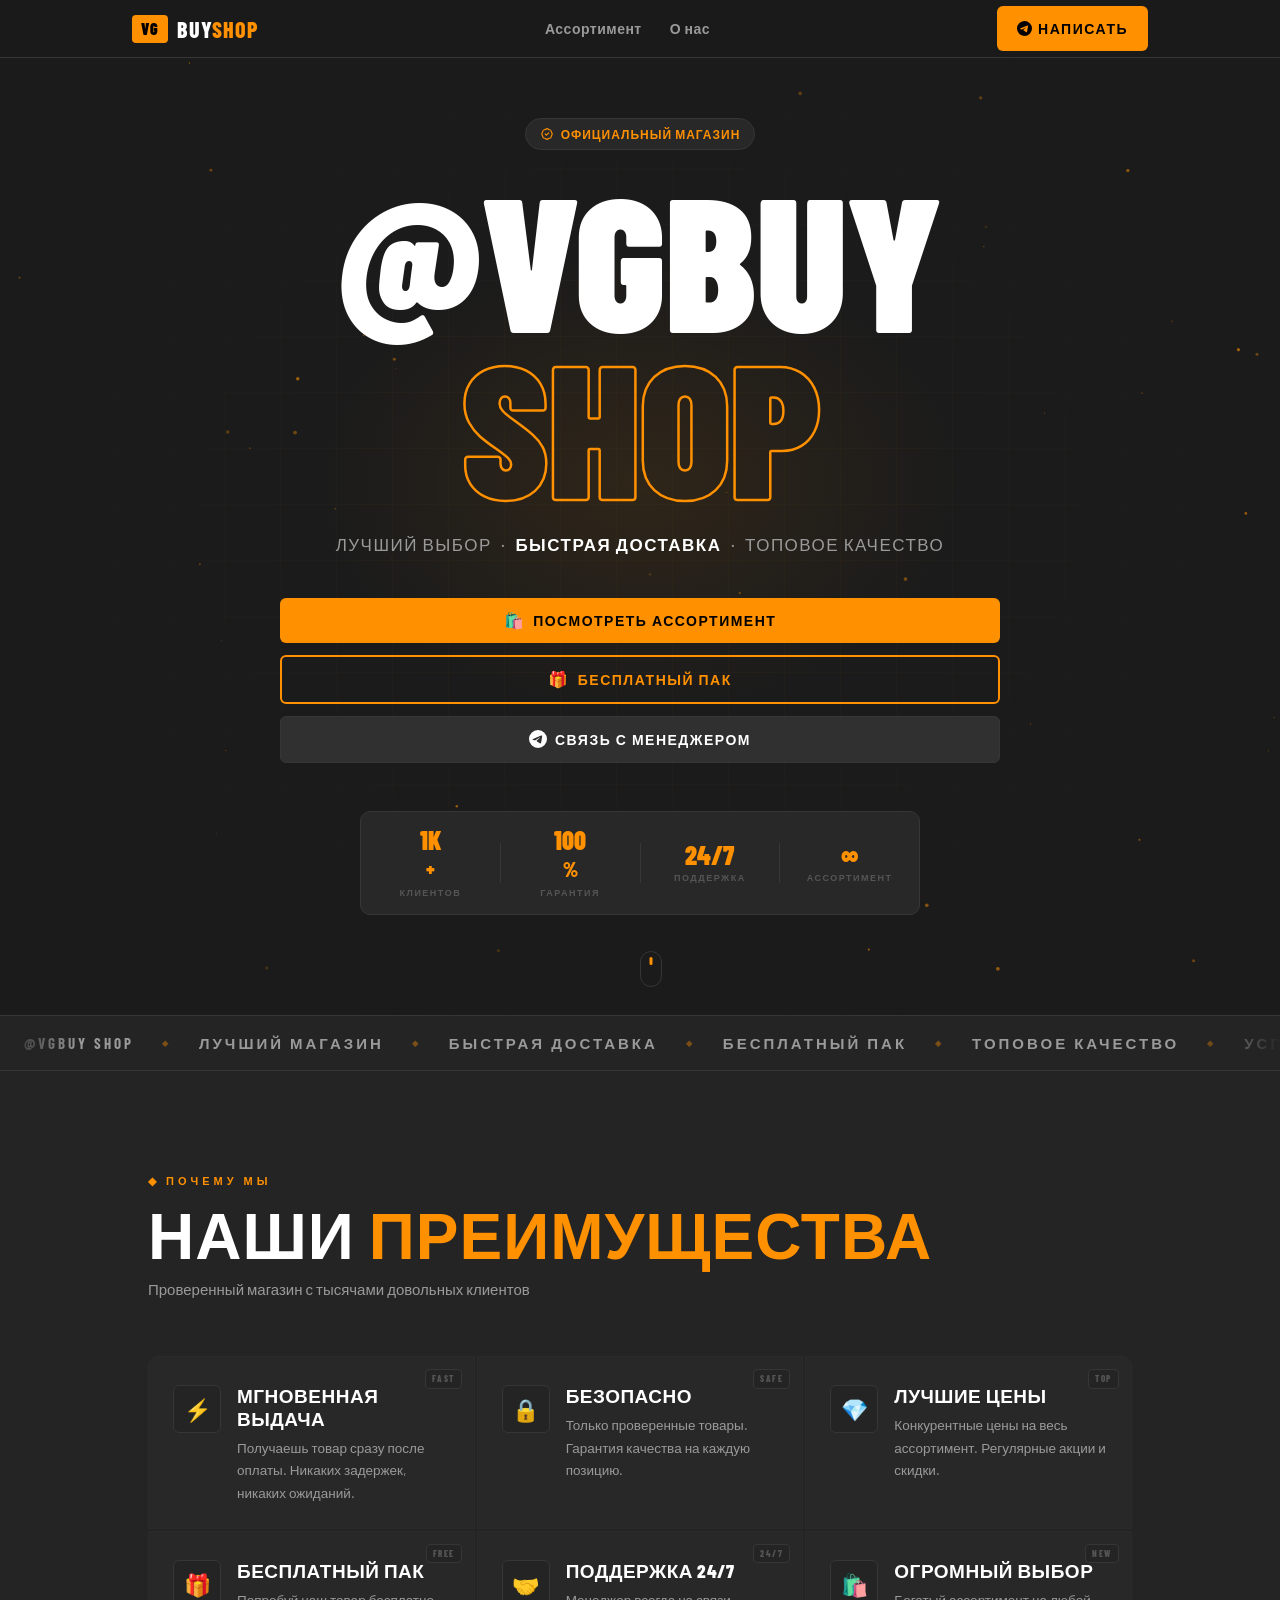
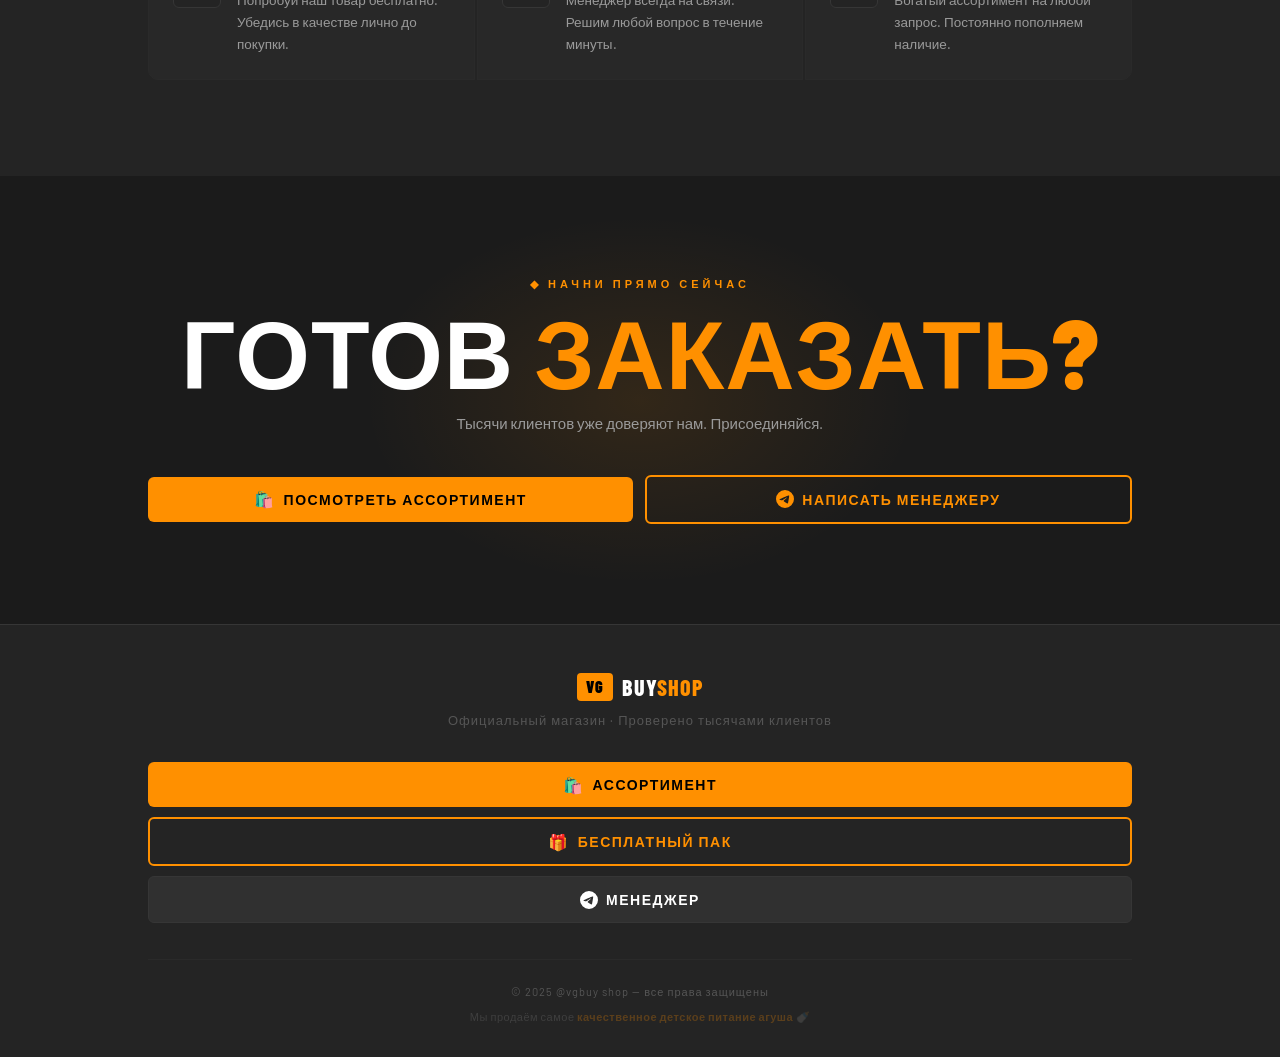
==== commit 82351ec7: "Add files via upload" ====
--- a/index.html
+++ b/index.html
@@ -28,7 +28,7 @@
       <a href="#features" class="nav-link">О нас</a>
     </nav>
 
-    <a href="https://t.me/vgbuy" target="_blank" class="btn btn-header">
+    <a href="https://t.me/vgbuy2" target="_blank" class="btn btn-header">
       <svg class="tg-icon" viewBox="0 0 24 24"><path d="M11.944 0A12 12 0 0 0 0 12a12 12 0 0 0 12 12 12 12 0 0 0 12-12A12 12 0 0 0 12 0a12 12 0 0 0-.056 0zm4.962 7.224c.1-.002.321.023.465.14a.506.506 0 0 1 .171.325c.016.093.036.306.02.472-.18 1.898-.962 6.502-1.36 8.627-.168.9-.499 1.201-.82 1.23-.696.065-1.225-.46-1.9-.902-1.056-.693-1.653-1.124-2.678-1.8-1.185-.78-.417-1.21.258-1.91.177-.184 3.247-2.977 3.307-3.23.007-.032.014-.15-.056-.212s-.174-.041-.249-.024c-.106.024-1.793 1.14-5.061 3.345-.48.33-.913.49-1.302.48-.428-.008-1.252-.241-1.865-.44-.752-.245-1.349-.374-1.297-.789.027-.216.325-.437.893-.663 3.498-1.524 5.83-2.529 6.998-3.014 3.332-1.386 4.025-1.627 4.476-1.635z"/></svg>
       Написать
     </a>
@@ -225,7 +225,7 @@
           <span class="btn-icon">🛍️</span>
           Посмотреть ассортимент
         </a>
-        <a href="https://t.me/vgbuy" target="_blank" class="btn btn-outline btn-xl">
+        <a href="https://t.me/vgbuy2" target="_blank" class="btn btn-outline btn-xl">
           <svg class="tg-icon" viewBox="0 0 24 24"><path d="M11.944 0A12 12 0 0 0 0 12a12 12 0 0 0 12 12 12 12 0 0 0 12-12A12 12 0 0 0 12 0a12 12 0 0 0-.056 0zm4.962 7.224c.1-.002.321.023.465.14a.506.506 0 0 1 .171.325c.016.093.036.306.02.472-.18 1.898-.962 6.502-1.36 8.627-.168.9-.499 1.201-.82 1.23-.696.065-1.225-.46-1.9-.902-1.056-.693-1.653-1.124-2.678-1.8-1.185-.78-.417-1.21.258-1.91.177-.184 3.247-2.977 3.307-3.23.007-.032.014-.15-.056-.212s-.174-.041-.249-.024c-.106.024-1.793 1.14-5.061 3.345-.48.33-.913.49-1.302.48-.428-.008-1.252-.241-1.865-.44-.752-.245-1.349-.374-1.297-.789.027-.216.325-.437.893-.663 3.498-1.524 5.83-2.529 6.998-3.014 3.332-1.386 4.025-1.627 4.476-1.635z"/></svg>
           Написать менеджеру
         </a>
@@ -255,7 +255,7 @@
       <a href="https://telegra.ph/Nalichie-04-19-3" target="_blank" class="btn btn-outline">
         <span class="btn-icon">🎁</span> Бесплатный пак
       </a>
-      <a href="https://t.me/vgbuy" target="_blank" class="btn btn-ghost">
+      <a href="https://t.me/vgbuy2" target="_blank" class="btn btn-ghost">
         <svg class="tg-icon" viewBox="0 0 24 24"><path d="M11.944 0A12 12 0 0 0 0 12a12 12 0 0 0 12 12 12 12 0 0 0 12-12A12 12 0 0 0 12 0a12 12 0 0 0-.056 0zm4.962 7.224c.1-.002.321.023.465.14a.506.506 0 0 1 .171.325c.016.093.036.306.02.472-.18 1.898-.962 6.502-1.36 8.627-.168.9-.499 1.201-.82 1.23-.696.065-1.225-.46-1.9-.902-1.056-.693-1.653-1.124-2.678-1.8-1.185-.78-.417-1.21.258-1.91.177-.184 3.247-2.977 3.307-3.23.007-.032.014-.15-.056-.212s-.174-.041-.249-.024c-.106.024-1.793 1.14-5.061 3.345-.48.33-.913.49-1.302.48-.428-.008-1.252-.241-1.865-.44-.752-.245-1.349-.374-1.297-.789.027-.216.325-.437.893-.663 3.498-1.524 5.83-2.529 6.998-3.014 3.332-1.386 4.025-1.627 4.476-1.635z"/></svg>
         Менеджер
       </a>
